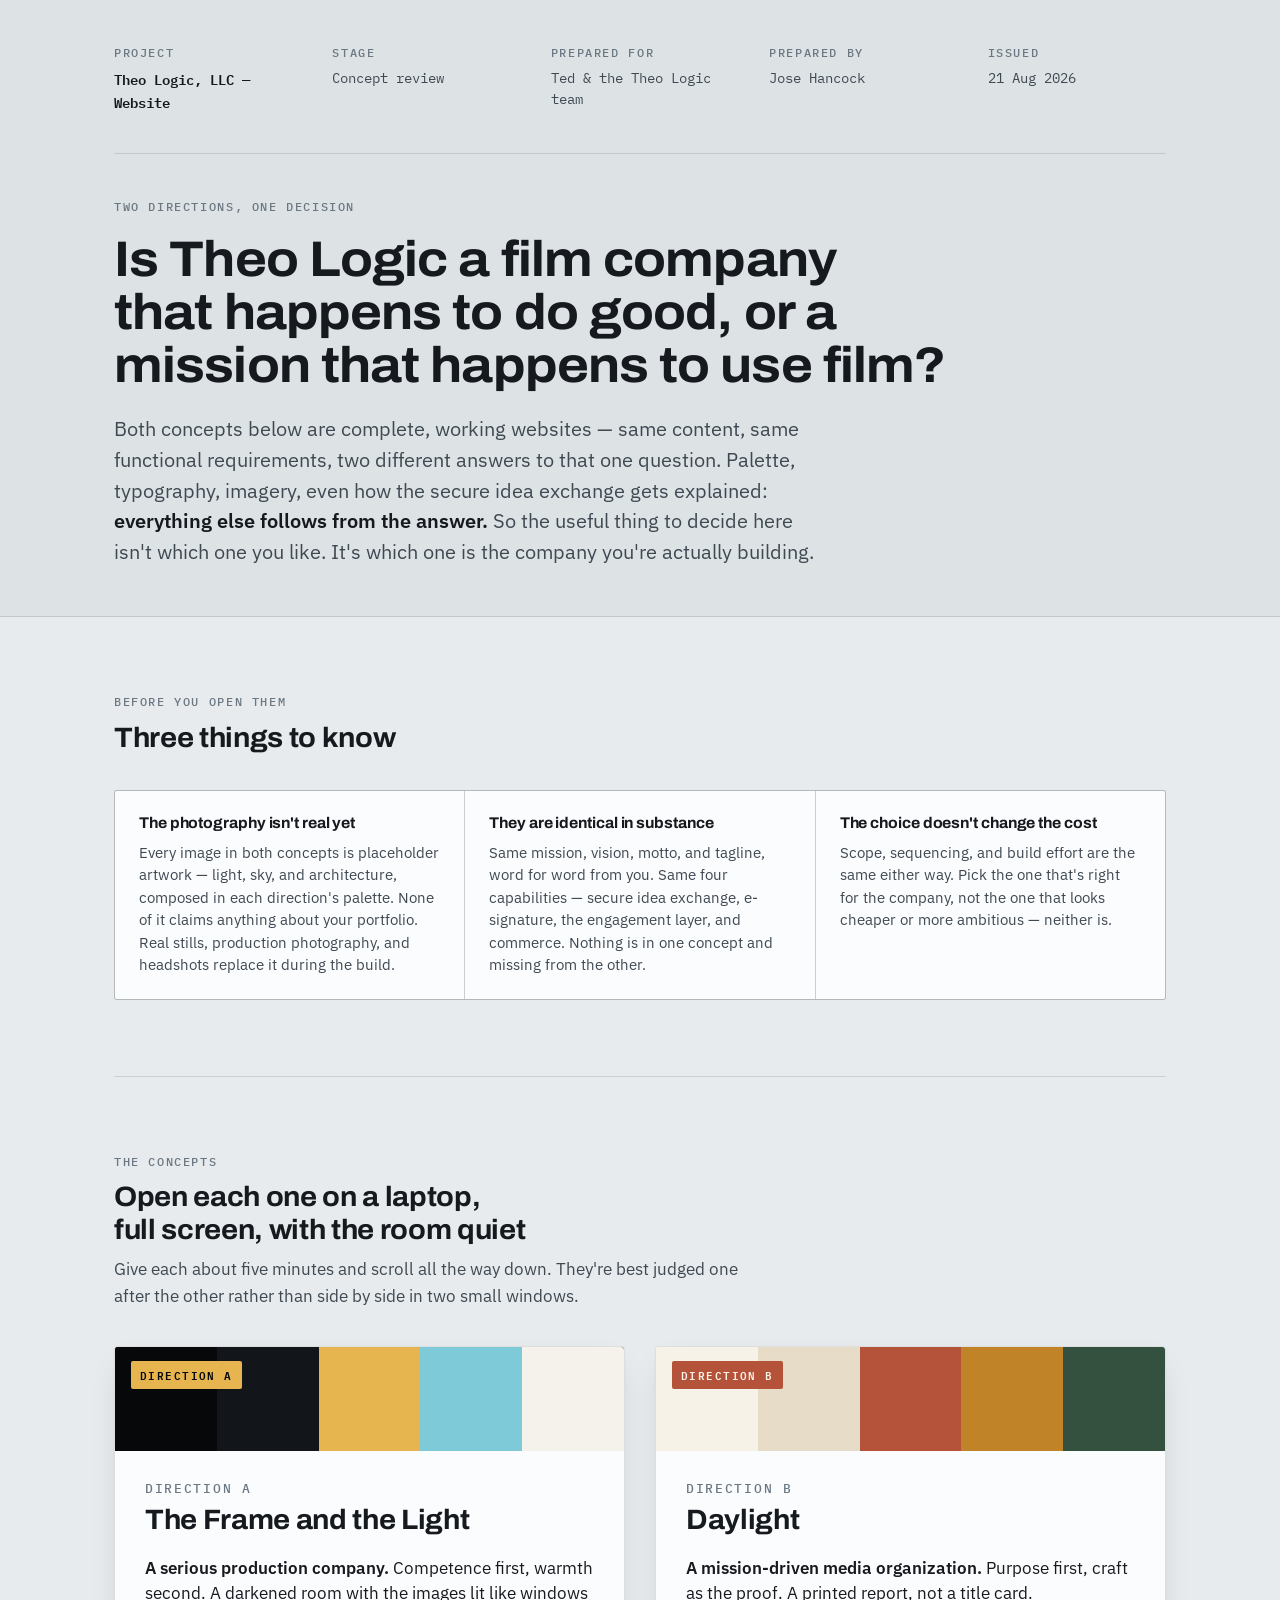
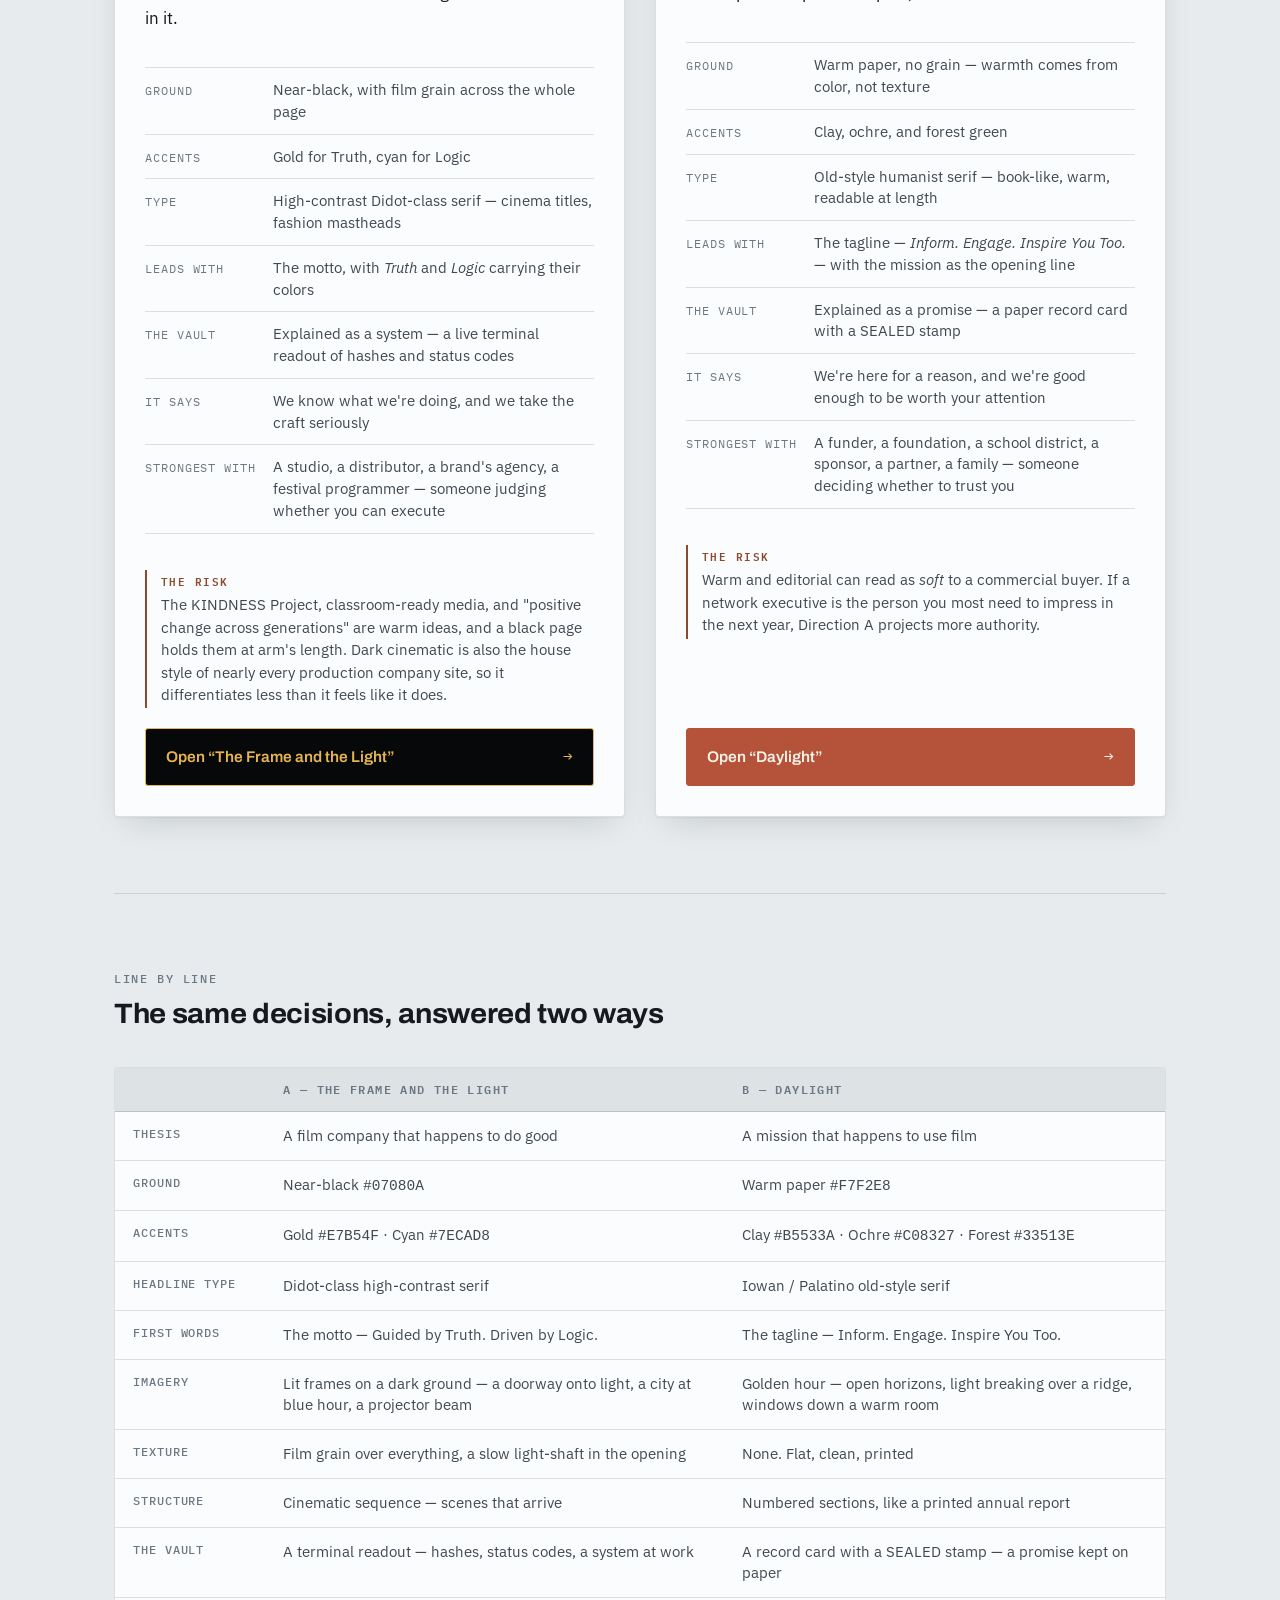
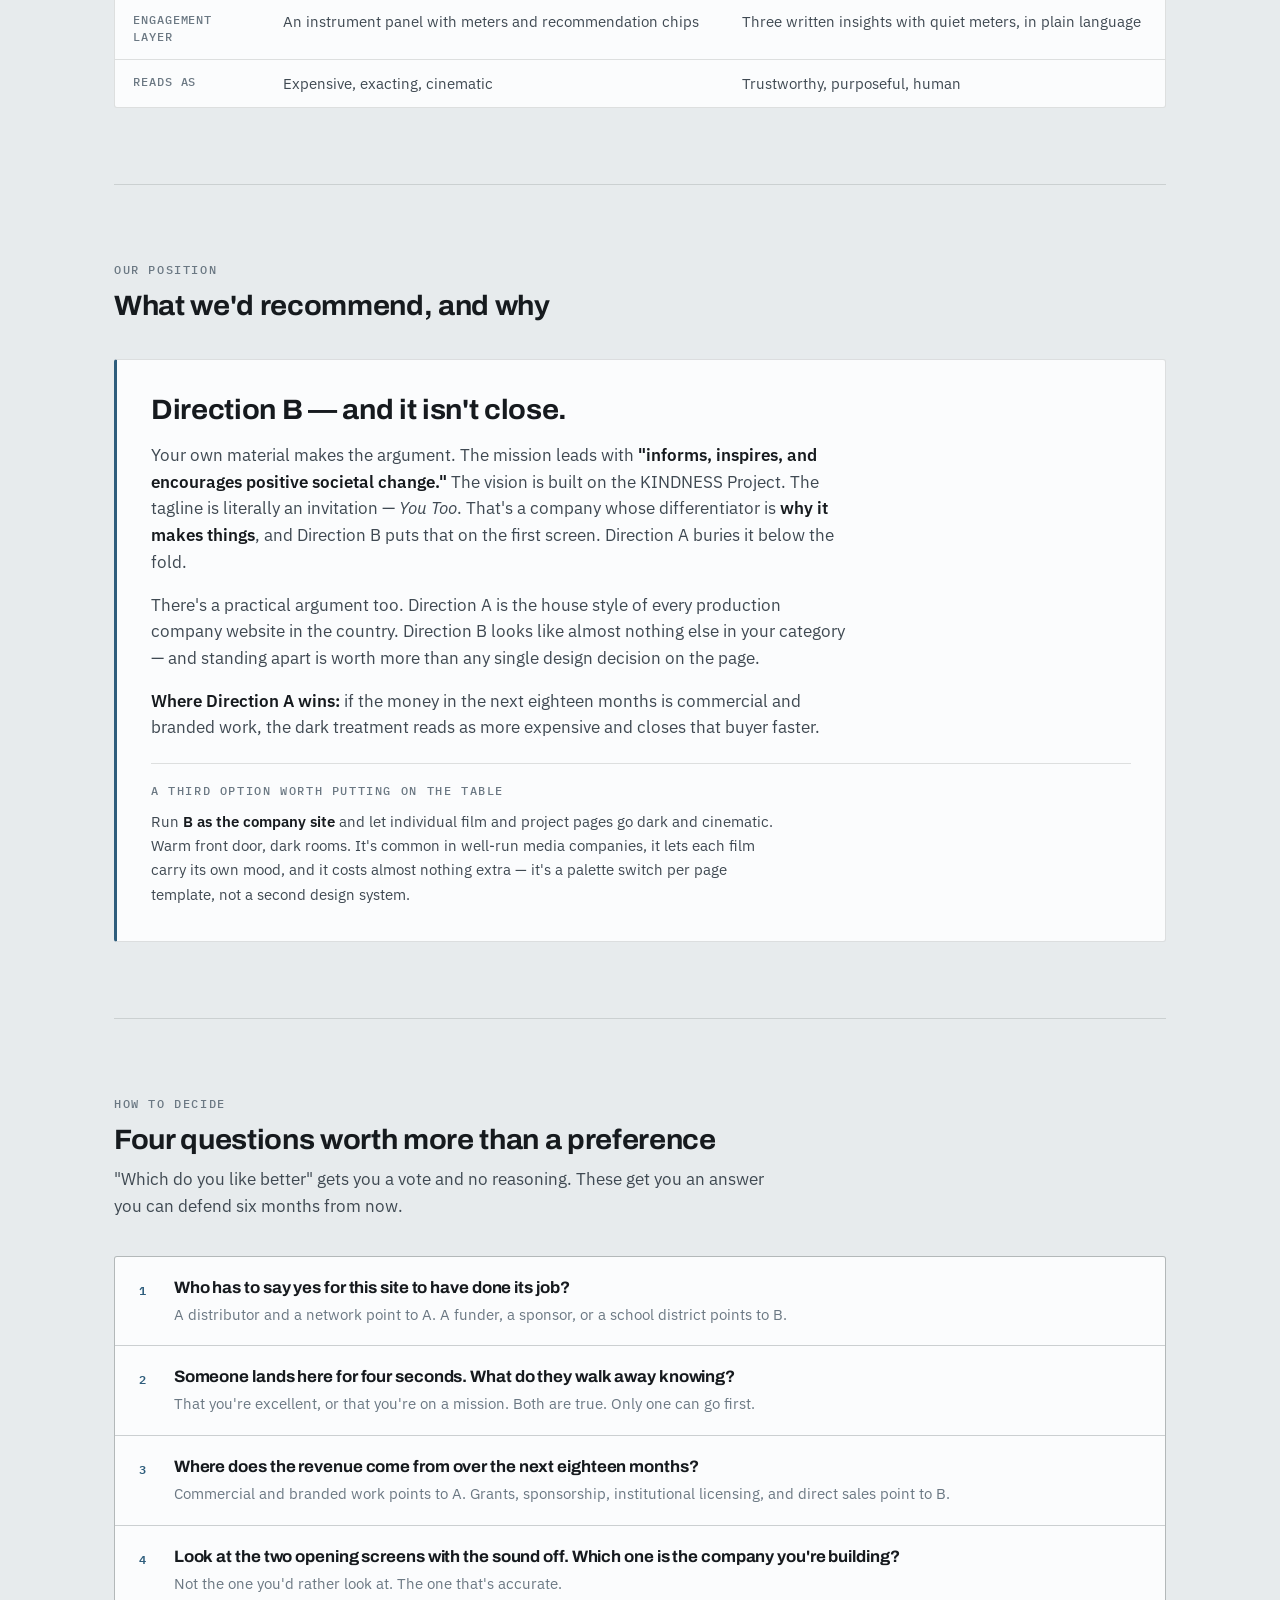
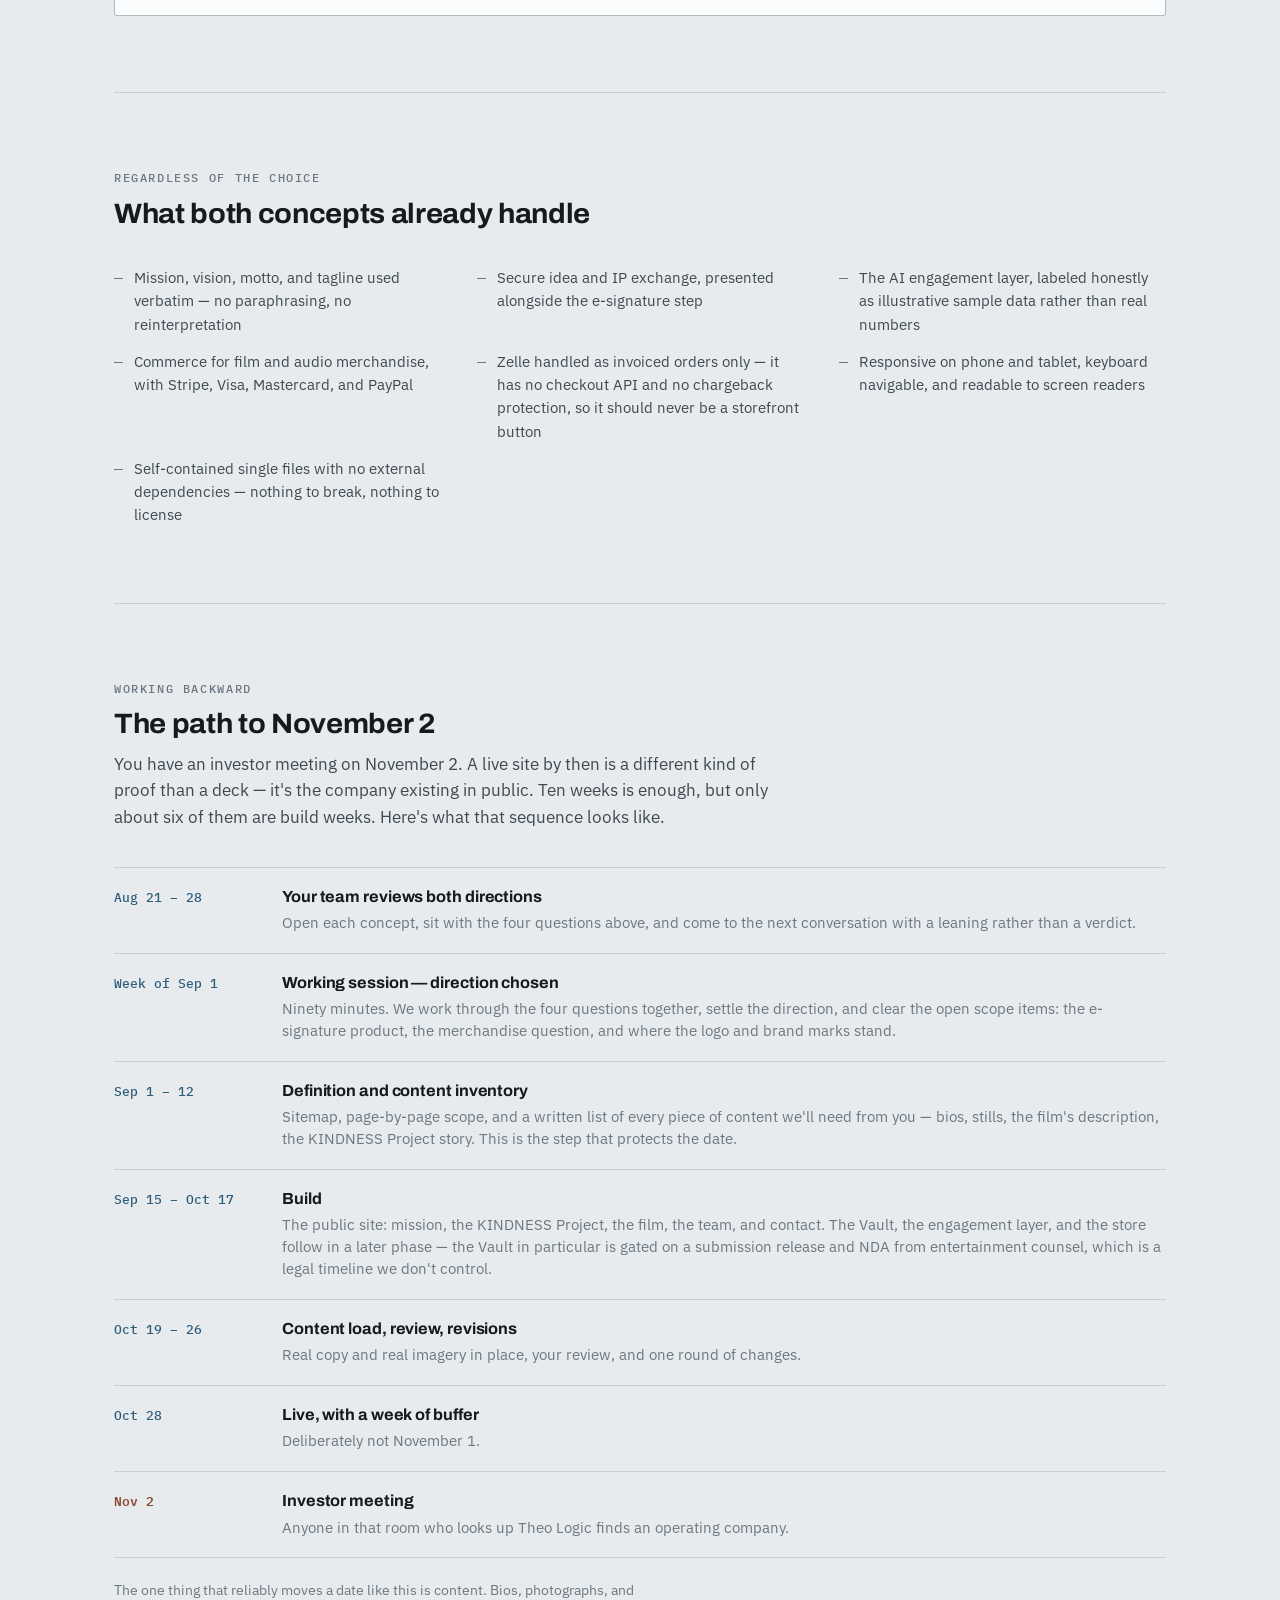
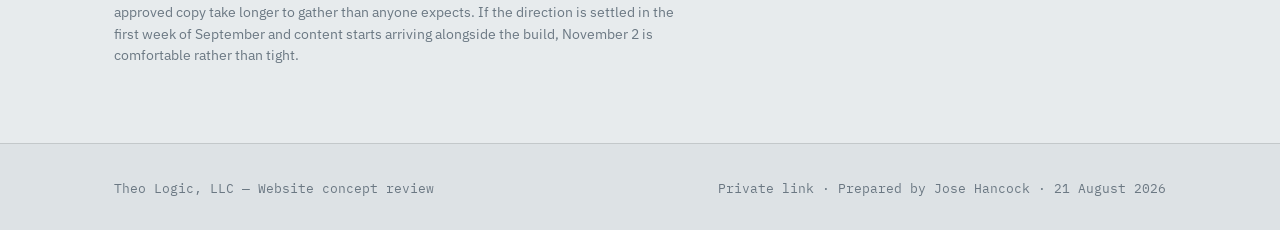
==== index.html @ 3dd01631 "Add Theo Logic website concepts and design review board Two complete single-page concepts prepared f" ====
<!DOCTYPE html>
<html lang="en">
<head>
<meta charset="utf-8">
<meta name="viewport" content="width=device-width, initial-scale=1">
<meta name="robots" content="noindex, nofollow">
<title>Theo Logic Design Review</title>
<meta name="description" content="Private review of two website directions for Theo Logic, LLC.">
<link rel="preconnect" href="https://fonts.googleapis.com">
<link rel="preconnect" href="https://fonts.gstatic.com" crossorigin>
<link rel="stylesheet" href="https://fonts.googleapis.com/css2?family=Archivo:wdth,wght@62..125,400..900&family=IBM+Plex+Mono:wght@400;500;600&family=IBM+Plex+Sans:wght@400;500;600&display=swap">

<style>
/* ============================================================
   THEO LOGIC — Design Review board
   The page is neutral ground on purpose. Direction A is dark and
   cinematic; Direction B is warm and editorial. If this page took
   either side visually it would put a thumb on the scale. So it is
   a cool architectural grey — a gallery wall — and the only real
   color on it belongs to the two specimens mounted on it.
   ============================================================ */

:root{
  /* light — cool grey with a slight blue bias, not a warm cream */
  --ground:   #E7EBED;
  --ground-2: #DDE2E5;
  --card:     #FBFCFD;
  --ink:      #161A1E;
  --ink-2:    #3F4952;
  --muted:    #6B7883;
  --line:     rgba(22,26,30,.13);
  --line-2:   rgba(22,26,30,.26);
  --accent:   #2E5D7C;
  --accent-2: #1F4761;
  --flag:     #8A4A2E;
  --shadow:   0 1px 2px rgba(22,26,30,.05), 0 12px 32px -12px rgba(22,26,30,.18);

  --display: "Archivo", "Helvetica Neue", Arial, sans-serif;
  --body:    "IBM Plex Sans", -apple-system, BlinkMacSystemFont, "Segoe UI", Helvetica, Arial, sans-serif;
  --mono:    "IBM Plex Mono", ui-monospace, SFMono-Regular, Menlo, Consolas, monospace;

  --maxw: 1180px;
  --pad: clamp(20px, 5vw, 64px);
}

@media (prefers-color-scheme: dark){
  :root:not([data-theme="light"]){
    --ground:   #131719;
    --ground-2: #0E1214;
    --card:     #1B2124;
    --ink:      #E9EDEF;
    --ink-2:    #B3BEC5;
    --muted:    #808C95;
    --line:     rgba(233,237,239,.14);
    --line-2:   rgba(233,237,239,.28);
    --accent:   #7FB6D6;
    --accent-2: #A8CFE6;
    --flag:     #D89272;
    --shadow:   0 1px 2px rgba(0,0,0,.4), 0 14px 36px -14px rgba(0,0,0,.6);
  }
}
:root[data-theme="dark"]{
  --ground:   #131719;
  --ground-2: #0E1214;
  --card:     #1B2124;
  --ink:      #E9EDEF;
  --ink-2:    #B3BEC5;
  --muted:    #808C95;
  --line:     rgba(233,237,239,.14);
  --line-2:   rgba(233,237,239,.28);
  --accent:   #7FB6D6;
  --accent-2: #A8CFE6;
  --flag:     #D89272;
  --shadow:   0 1px 2px rgba(0,0,0,.4), 0 14px 36px -14px rgba(0,0,0,.6);
}

*,*::before,*::after{ box-sizing:border-box }

body{
  margin:0;
  background:var(--ground);
  color:var(--ink);
  font-family:var(--body);
  font-size:16.5px;
  line-height:1.62;
  -webkit-font-smoothing:antialiased;
}

.wrap{ max-width:var(--maxw); margin:0 auto; padding-left:var(--pad); padding-right:var(--pad) }

h1,h2,h3{ font-family:var(--display); font-weight:700; text-wrap:balance; margin:0 }
h1{ font-variation-settings:"wdth" 108; font-size:clamp(30px,4.4vw,50px); line-height:1.06; letter-spacing:-.018em }
h2{ font-variation-settings:"wdth" 104; font-size:clamp(21px,2.5vw,28px); line-height:1.16; letter-spacing:-.012em }
h3{ font-variation-settings:"wdth" 102; font-size:18px; line-height:1.28; letter-spacing:-.006em }
p{ margin:0 }
em{ font-style:italic }

.eyebrow{
  font-family:var(--mono); font-size:11.5px; font-weight:500;
  letter-spacing:.14em; text-transform:uppercase; color:var(--muted);
}

/* ---------------- title block ---------------- */

.board{
  background:var(--ground-2);
  border-bottom:1px solid var(--line);
}
.board .wrap{ padding-top:clamp(28px,5vw,44px); padding-bottom:clamp(30px,5vw,48px) }

.meta{
  display:grid; gap:18px 40px;
  grid-template-columns:repeat(auto-fit,minmax(150px,1fr));
  padding-bottom:clamp(26px,4vw,38px);
  border-bottom:1px solid var(--line);
  margin-bottom:clamp(26px,4vw,38px);
}
.meta div{ display:flex; flex-direction:column; gap:5px }
.meta .val{ font-family:var(--mono); font-size:13.5px; color:var(--ink-2) }
.meta .val strong{ color:var(--ink); font-weight:600 }

.lede{
  margin-top:22px; max-width:60ch;
  font-size:clamp(17px,1.7vw,19.5px); line-height:1.58; color:var(--ink-2);
}
.lede strong{ color:var(--ink); font-weight:600 }

/* ---------------- generic section ---------------- */

section{ padding-block:clamp(44px,6vw,76px) }
section + section{ border-top:1px solid var(--line) }
.head{ display:flex; flex-direction:column; gap:10px; margin-bottom:clamp(24px,3.2vw,36px); max-width:66ch }
.head p{ color:var(--ink-2) }

/* ---------------- notes before looking ---------------- */

.notes{ display:grid; gap:1px; background:var(--line); border:1px solid var(--line); border-radius:3px; overflow:hidden;
        grid-template-columns:repeat(auto-fit,minmax(240px,1fr)) }
.note{ background:var(--card); padding:22px 24px; display:flex; flex-direction:column; gap:9px }
.note h3{ font-size:15.5px }
.note p{ font-size:14.5px; color:var(--ink-2); line-height:1.55 }

/* ---------------- the two specimens ---------------- */

.specimens{ display:grid; gap:clamp(20px,2.6vw,30px); grid-template-columns:repeat(auto-fit,minmax(330px,1fr)); align-items:stretch }

.spec{
  background:var(--card);
  border:1px solid var(--line);
  border-radius:4px;
  box-shadow:var(--shadow);
  overflow:hidden;
  display:flex; flex-direction:column;
}

/* the band is the specimen itself: each direction's real ground + accents */
.band{ height:104px; position:relative; display:flex; align-items:flex-end; padding:0 }
.band .swatches{ display:flex; width:100% }
.band .sw{ flex:1; height:104px }
.band .tag{
  position:absolute; top:14px; left:16px;
  font-family:var(--mono); font-size:11px; font-weight:600;
  letter-spacing:.13em; text-transform:uppercase;
  padding:5px 9px; border-radius:2px;
}

.spec-body{ padding:clamp(22px,2.4vw,30px); display:flex; flex-direction:column; gap:20px; flex:1 }
.spec-title{ display:flex; flex-direction:column; gap:7px }
.spec-title h2 .dir{ display:block; color:var(--muted); font-size:13px; font-family:var(--mono);
                     font-weight:500; letter-spacing:.13em; text-transform:uppercase; margin-bottom:8px;
                     font-variation-settings:normal }
.thesis{ font-size:16.5px; color:var(--ink); line-height:1.5 }
.thesis strong{ font-weight:600 }

.attrs{ display:flex; flex-direction:column; gap:0; border-top:1px solid var(--line) }
.attr{ display:grid; grid-template-columns:112px 1fr; gap:16px; padding:11px 0; border-bottom:1px solid var(--line); align-items:baseline }
.attr dt{ font-family:var(--mono); font-size:11.5px; letter-spacing:.08em; text-transform:uppercase; color:var(--muted) }
.attr dd{ margin:0; font-size:14.5px; color:var(--ink-2); line-height:1.5 }

.risk{
  border-left:2px solid var(--flag);
  padding:2px 0 2px 14px;
  font-size:14.5px; line-height:1.55; color:var(--ink-2);
}
.risk .lab{ display:block; font-family:var(--mono); font-size:11px; letter-spacing:.13em;
            text-transform:uppercase; color:var(--flag); margin-bottom:5px; font-weight:600 }

.open{
  margin-top:auto;
  display:inline-flex; align-items:center; justify-content:space-between; gap:14px;
  font-family:var(--display); font-variation-settings:"wdth" 100; font-weight:600; font-size:15.5px;
  padding:15px 20px; border-radius:3px; text-decoration:none;
  transition:transform .18s ease, filter .18s ease;
}
.open .arrow{ font-family:var(--mono); font-weight:400 }
.open:hover{ transform:translateY(-1px); filter:brightness(1.08) }
.open:focus-visible{ outline:2px solid var(--accent); outline-offset:3px }

/* Direction A wears its own colors */
.a .band{ background:#07080A }
.a .tag{ background:#E7B54F; color:#07080A }
.a .open{ background:#07080A; color:#E7B54F; border:1px solid #E7B54F }
/* Direction B wears its own colors */
.b .band{ background:#F7F2E8 }
.b .tag{ background:#B5533A; color:#F7F2E8 }
.b .open{ background:#B5533A; color:#F7F2E8; border:1px solid #B5533A }

/* ---------------- comparison table ---------------- */

.tablewrap{ overflow-x:auto; border:1px solid var(--line); border-radius:3px; background:var(--card) }
table{ border-collapse:collapse; width:100%; min-width:640px; font-size:14.5px }
th,td{ text-align:left; padding:13px 18px; border-bottom:1px solid var(--line); vertical-align:top; line-height:1.5 }
thead th{
  font-family:var(--mono); font-size:11.5px; letter-spacing:.12em; text-transform:uppercase;
  color:var(--muted); font-weight:600; background:var(--ground-2); border-bottom:1px solid var(--line-2);
  position:sticky; top:0;
}
tbody th{ font-weight:500; color:var(--muted); font-family:var(--mono); font-size:11.5px;
          letter-spacing:.08em; text-transform:uppercase; width:150px }
tbody td{ color:var(--ink-2) }
tbody tr:last-child th, tbody tr:last-child td{ border-bottom:0 }

/* ---------------- recommendation ---------------- */

.rec{
  background:var(--card); border:1px solid var(--line); border-left:3px solid var(--accent);
  border-radius:3px; padding:clamp(24px,3vw,34px);
  display:flex; flex-direction:column; gap:16px;
}
.rec p{ color:var(--ink-2); max-width:70ch }
.rec p strong{ color:var(--ink); font-weight:600 }
.rec h2{ color:var(--ink) }

.third{ margin-top:6px; padding-top:18px; border-top:1px solid var(--line); display:flex; flex-direction:column; gap:9px }
.third p{ font-size:15px }

/* ---------------- questions ---------------- */

.qs{ display:flex; flex-direction:column; gap:1px; background:var(--line); border:1px solid var(--line); border-radius:3px; overflow:hidden }
.q{ background:var(--card); padding:20px 24px; display:grid; grid-template-columns:auto 1fr; gap:18px; align-items:start }
.q .n{ font-family:var(--mono); font-size:12px; color:var(--accent); font-weight:600; padding-top:4px; min-width:1.4em }
.q .qt{ display:flex; flex-direction:column; gap:6px }
.q h3{ font-size:16.5px }
.q p{ font-size:14.5px; color:var(--muted); line-height:1.5 }

/* ---------------- shared facts ---------------- */

.shared{ display:grid; gap:14px 36px; grid-template-columns:repeat(auto-fit,minmax(280px,1fr)); max-width:100% }
.shared li{ list-style:none; padding-left:20px; position:relative; font-size:15px; color:var(--ink-2); line-height:1.55 }
.shared li::before{ content:"—"; position:absolute; left:0; color:var(--muted); font-family:var(--mono) }
ul.shared{ margin:0; padding:0 }

/* ---------------- schedule ---------------- */

.sched{ display:flex; flex-direction:column; border-top:1px solid var(--line) }
.step{ display:grid; grid-template-columns:132px 1fr; gap:clamp(16px,3vw,36px);
       padding:19px 0; border-bottom:1px solid var(--line); align-items:baseline }
.step .when{ font-family:var(--mono); font-size:13px; color:var(--accent); font-weight:500; font-variant-numeric:tabular-nums }
.step .what{ display:flex; flex-direction:column; gap:5px }
.step h3{ font-size:16px }
.step p{ font-size:14.5px; color:var(--muted); line-height:1.5 }
.step.final .when{ color:var(--flag); font-weight:600 }
.step.final h3{ color:var(--ink) }

.caveat{ margin-top:22px; font-size:14px; color:var(--muted); max-width:70ch; line-height:1.55 }

/* ---------------- footer ---------------- */

footer{ background:var(--ground-2); border-top:1px solid var(--line); padding-block:34px }
footer .wrap{ display:flex; flex-wrap:wrap; gap:14px 32px; justify-content:space-between; align-items:baseline }
footer p{ font-family:var(--mono); font-size:12.5px; color:var(--muted) }

@media (max-width:640px){
  .attr{ grid-template-columns:1fr; gap:3px }
  .step{ grid-template-columns:1fr; gap:6px }
  .q{ grid-template-columns:1fr; gap:8px }
}
@media (prefers-reduced-motion:reduce){
  *{ animation:none !important; transition:none !important }
}
</style>
</head>
<body>
<div class="board">
  <div class="wrap">
    <div class="meta">
      <div><span class="eyebrow">Project</span><span class="val"><strong>Theo Logic, LLC — Website</strong></span></div>
      <div><span class="eyebrow">Stage</span><span class="val">Concept review</span></div>
      <div><span class="eyebrow">Prepared for</span><span class="val">Ted &amp; the Theo Logic team</span></div>
      <div><span class="eyebrow">Prepared by</span><span class="val">Jose Hancock</span></div>
      <div><span class="eyebrow">Issued</span><span class="val">21 Aug 2026</span></div>
    </div>

    <span class="eyebrow">Two directions, one decision</span>
    <h1 style="margin-top:14px">Is Theo Logic a film company that happens to do good, or a mission that happens to use film?</h1>

    <p class="lede">Both concepts below are complete, working websites — same content, same functional
      requirements, two different answers to that one question. Palette, typography, imagery, even how
      the secure idea exchange gets explained: <strong>everything else follows from the answer.</strong>
      So the useful thing to decide here isn't which one you like. It's which one is the company you're
      actually building.</p>
  </div>
</div>

<div class="wrap">

  <section>
    <div class="head">
      <span class="eyebrow">Before you open them</span>
      <h2>Three things to know</h2>
    </div>
    <div class="notes">
      <div class="note">
        <h3>The photography isn't real yet</h3>
        <p>Every image in both concepts is placeholder artwork — light, sky, and architecture, composed
          in each direction's palette. None of it claims anything about your portfolio. Real stills,
          production photography, and headshots replace it during the build.</p>
      </div>
      <div class="note">
        <h3>They are identical in substance</h3>
        <p>Same mission, vision, motto, and tagline, word for word from you. Same four capabilities —
          secure idea exchange, e-signature, the engagement layer, and commerce. Nothing is in one
          concept and missing from the other.</p>
      </div>
      <div class="note">
        <h3>The choice doesn't change the cost</h3>
        <p>Scope, sequencing, and build effort are the same either way. Pick the one that's right for
          the company, not the one that looks cheaper or more ambitious — neither is.</p>
      </div>
    </div>
  </section>

  <section>
    <div class="head">
      <span class="eyebrow">The concepts</span>
      <h2>Open each one on a laptop, full screen, with the room quiet</h2>
      <p>Give each about five minutes and scroll all the way down. They're best judged one after the
        other rather than side by side in two small windows.</p>
    </div>

    <div class="specimens">

      <article class="spec a">
        <div class="band">
          <span class="tag">Direction A</span>
          <div class="swatches" aria-hidden="true">
            <span class="sw" style="background:#07080A"></span>
            <span class="sw" style="background:#12151A"></span>
            <span class="sw" style="background:#E7B54F"></span>
            <span class="sw" style="background:#7ECAD8"></span>
            <span class="sw" style="background:#F5F2EB"></span>
          </div>
        </div>
        <div class="spec-body">
          <div class="spec-title">
            <h2><span class="dir">Direction A</span>The Frame and the Light</h2>
          </div>
          <p class="thesis"><strong>A serious production company.</strong> Competence first, warmth
            second. A darkened room with the images lit like windows in it.</p>

          <dl class="attrs">
            <div class="attr"><dt>Ground</dt><dd>Near-black, with film grain across the whole page</dd></div>
            <div class="attr"><dt>Accents</dt><dd>Gold for Truth, cyan for Logic</dd></div>
            <div class="attr"><dt>Type</dt><dd>High-contrast Didot-class serif — cinema titles, fashion mastheads</dd></div>
            <div class="attr"><dt>Leads with</dt><dd>The motto, with <em>Truth</em> and <em>Logic</em> carrying their colors</dd></div>
            <div class="attr"><dt>The Vault</dt><dd>Explained as a system — a live terminal readout of hashes and status codes</dd></div>
            <div class="attr"><dt>It says</dt><dd>We know what we're doing, and we take the craft seriously</dd></div>
            <div class="attr"><dt>Strongest with</dt><dd>A studio, a distributor, a brand's agency, a festival programmer — someone judging whether you can execute</dd></div>
          </dl>

          <p class="risk"><span class="lab">The risk</span>The KINDNESS Project, classroom-ready media,
            and "positive change across generations" are warm ideas, and a black page holds them at arm's
            length. Dark cinematic is also the house style of nearly every production company site, so it
            differentiates less than it feels like it does.</p>

          <a class="open" href="direction-a/" target="_blank" rel="noopener">
            <span>Open “The Frame and the Light”</span><span class="arrow">→</span>
          </a>
        </div>
      </article>

      <article class="spec b">
        <div class="band">
          <span class="tag">Direction B</span>
          <div class="swatches" aria-hidden="true">
            <span class="sw" style="background:#F7F2E8"></span>
            <span class="sw" style="background:#E7DCC7"></span>
            <span class="sw" style="background:#B5533A"></span>
            <span class="sw" style="background:#C08327"></span>
            <span class="sw" style="background:#33513E"></span>
          </div>
        </div>
        <div class="spec-body">
          <div class="spec-title">
            <h2><span class="dir">Direction B</span>Daylight</h2>
          </div>
          <p class="thesis"><strong>A mission-driven media organization.</strong> Purpose first, craft
            as the proof. A printed report, not a title card.</p>

          <dl class="attrs">
            <div class="attr"><dt>Ground</dt><dd>Warm paper, no grain — warmth comes from color, not texture</dd></div>
            <div class="attr"><dt>Accents</dt><dd>Clay, ochre, and forest green</dd></div>
            <div class="attr"><dt>Type</dt><dd>Old-style humanist serif — book-like, warm, readable at length</dd></div>
            <div class="attr"><dt>Leads with</dt><dd>The tagline — <em>Inform. Engage. Inspire You Too.</em> — with the mission as the opening line</dd></div>
            <div class="attr"><dt>The Vault</dt><dd>Explained as a promise — a paper record card with a SEALED stamp</dd></div>
            <div class="attr"><dt>It says</dt><dd>We're here for a reason, and we're good enough to be worth your attention</dd></div>
            <div class="attr"><dt>Strongest with</dt><dd>A funder, a foundation, a school district, a sponsor, a partner, a family — someone deciding whether to trust you</dd></div>
          </dl>

          <p class="risk"><span class="lab">The risk</span>Warm and editorial can read as <em>soft</em>
            to a commercial buyer. If a network executive is the person you most need to impress in the
            next year, Direction A projects more authority.</p>

          <a class="open" href="direction-b/" target="_blank" rel="noopener">
            <span>Open “Daylight”</span><span class="arrow">→</span>
          </a>
        </div>
      </article>

    </div>
  </section>

  <section>
    <div class="head">
      <span class="eyebrow">Line by line</span>
      <h2>The same decisions, answered two ways</h2>
    </div>
    <div class="tablewrap">
      <table>
        <thead>
          <tr><th scope="col">&nbsp;</th><th scope="col">A — The Frame and the Light</th><th scope="col">B — Daylight</th></tr>
        </thead>
        <tbody>
          <tr><th scope="row">Thesis</th><td>A film company that happens to do good</td><td>A mission that happens to use film</td></tr>
          <tr><th scope="row">Ground</th><td>Near-black <code>#07080A</code></td><td>Warm paper <code>#F7F2E8</code></td></tr>
          <tr><th scope="row">Accents</th><td>Gold <code>#E7B54F</code> · Cyan <code>#7ECAD8</code></td><td>Clay <code>#B5533A</code> · Ochre <code>#C08327</code> · Forest <code>#33513E</code></td></tr>
          <tr><th scope="row">Headline type</th><td>Didot-class high-contrast serif</td><td>Iowan / Palatino old-style serif</td></tr>
          <tr><th scope="row">First words</th><td>The motto — Guided by Truth. Driven by Logic.</td><td>The tagline — Inform. Engage. Inspire You Too.</td></tr>
          <tr><th scope="row">Imagery</th><td>Lit frames on a dark ground — a doorway onto light, a city at blue hour, a projector beam</td><td>Golden hour — open horizons, light breaking over a ridge, windows down a warm room</td></tr>
          <tr><th scope="row">Texture</th><td>Film grain over everything, a slow light-shaft in the opening</td><td>None. Flat, clean, printed</td></tr>
          <tr><th scope="row">Structure</th><td>Cinematic sequence — scenes that arrive</td><td>Numbered sections, like a printed annual report</td></tr>
          <tr><th scope="row">The Vault</th><td>A terminal readout — hashes, status codes, a system at work</td><td>A record card with a SEALED stamp — a promise kept on paper</td></tr>
          <tr><th scope="row">Engagement layer</th><td>An instrument panel with meters and recommendation chips</td><td>Three written insights with quiet meters, in plain language</td></tr>
          <tr><th scope="row">Reads as</th><td>Expensive, exacting, cinematic</td><td>Trustworthy, purposeful, human</td></tr>
        </tbody>
      </table>
    </div>
  </section>

  <section>
    <div class="head">
      <span class="eyebrow">Our position</span>
      <h2>What we'd recommend, and why</h2>
    </div>
    <div class="rec">
      <h2>Direction B — and it isn't close.</h2>
      <p>Your own material makes the argument. The mission leads with <strong>"informs, inspires, and
        encourages positive societal change."</strong> The vision is built on the KINDNESS Project. The
        tagline is literally an invitation — <em>You Too</em>. That's a company whose differentiator is
        <strong>why it makes things</strong>, and Direction B puts that on the first screen. Direction A
        buries it below the fold.</p>
      <p>There's a practical argument too. Direction A is the house style of every production company
        website in the country. Direction B looks like almost nothing else in your category — and standing
        apart is worth more than any single design decision on the page.</p>
      <p><strong>Where Direction A wins:</strong> if the money in the next eighteen months is commercial
        and branded work, the dark treatment reads as more expensive and closes that buyer faster.</p>

      <div class="third">
        <span class="eyebrow">A third option worth putting on the table</span>
        <p>Run <strong>B as the company site</strong> and let individual film and project pages go dark
          and cinematic. Warm front door, dark rooms. It's common in well-run media companies, it lets
          each film carry its own mood, and it costs almost nothing extra — it's a palette switch per
          page template, not a second design system.</p>
      </div>
    </div>
  </section>

  <section>
    <div class="head">
      <span class="eyebrow">How to decide</span>
      <h2>Four questions worth more than a preference</h2>
      <p>"Which do you like better" gets you a vote and no reasoning. These get you an answer you can
        defend six months from now.</p>
    </div>
    <div class="qs">
      <div class="q"><span class="n">1</span><div class="qt">
        <h3>Who has to say yes for this site to have done its job?</h3>
        <p>A distributor and a network point to A. A funder, a sponsor, or a school district points to B.</p>
      </div></div>
      <div class="q"><span class="n">2</span><div class="qt">
        <h3>Someone lands here for four seconds. What do they walk away knowing?</h3>
        <p>That you're excellent, or that you're on a mission. Both are true. Only one can go first.</p>
      </div></div>
      <div class="q"><span class="n">3</span><div class="qt">
        <h3>Where does the revenue come from over the next eighteen months?</h3>
        <p>Commercial and branded work points to A. Grants, sponsorship, institutional licensing, and
          direct sales point to B.</p>
      </div></div>
      <div class="q"><span class="n">4</span><div class="qt">
        <h3>Look at the two opening screens with the sound off. Which one is the company you're building?</h3>
        <p>Not the one you'd rather look at. The one that's accurate.</p>
      </div></div>
    </div>
  </section>

  <section>
    <div class="head">
      <span class="eyebrow">Regardless of the choice</span>
      <h2>What both concepts already handle</h2>
    </div>
    <ul class="shared">
      <li>Mission, vision, motto, and tagline used verbatim — no paraphrasing, no reinterpretation</li>
      <li>Secure idea and IP exchange, presented alongside the e-signature step</li>
      <li>The AI engagement layer, labeled honestly as illustrative sample data rather than real numbers</li>
      <li>Commerce for film and audio merchandise, with Stripe, Visa, Mastercard, and PayPal</li>
      <li>Zelle handled as invoiced orders only — it has no checkout API and no chargeback protection, so it should never be a storefront button</li>
      <li>Responsive on phone and tablet, keyboard navigable, and readable to screen readers</li>
      <li>Self-contained single files with no external dependencies — nothing to break, nothing to license</li>
    </ul>
  </section>

  <section>
    <div class="head">
      <span class="eyebrow">Working backward</span>
      <h2>The path to November 2</h2>
      <p>You have an investor meeting on November 2. A live site by then is a different kind of proof
        than a deck — it's the company existing in public. Ten weeks is enough, but only about six of
        them are build weeks. Here's what that sequence looks like.</p>
    </div>
    <div class="sched">
      <div class="step">
        <span class="when">Aug 21 – 28</span>
        <div class="what"><h3>Your team reviews both directions</h3>
          <p>Open each concept, sit with the four questions above, and come to the next conversation with
            a leaning rather than a verdict.</p></div>
      </div>
      <div class="step">
        <span class="when">Week of Sep 1</span>
        <div class="what"><h3>Working session — direction chosen</h3>
          <p>Ninety minutes. We work through the four questions together, settle the direction, and clear
            the open scope items: the e-signature product, the merchandise question, and where the logo
            and brand marks stand.</p></div>
      </div>
      <div class="step">
        <span class="when">Sep 1 – 12</span>
        <div class="what"><h3>Definition and content inventory</h3>
          <p>Sitemap, page-by-page scope, and a written list of every piece of content we'll need from
            you — bios, stills, the film's description, the KINDNESS Project story. This is the step that
            protects the date.</p></div>
      </div>
      <div class="step">
        <span class="when">Sep 15 – Oct 17</span>
        <div class="what"><h3>Build</h3>
          <p>The public site: mission, the KINDNESS Project, the film, the team, and contact. The Vault,
            the engagement layer, and the store follow in a later phase — the Vault in particular is
            gated on a submission release and NDA from entertainment counsel, which is a legal timeline
            we don't control.</p></div>
      </div>
      <div class="step">
        <span class="when">Oct 19 – 26</span>
        <div class="what"><h3>Content load, review, revisions</h3>
          <p>Real copy and real imagery in place, your review, and one round of changes.</p></div>
      </div>
      <div class="step">
        <span class="when">Oct 28</span>
        <div class="what"><h3>Live, with a week of buffer</h3>
          <p>Deliberately not November 1.</p></div>
      </div>
      <div class="step final">
        <span class="when">Nov 2</span>
        <div class="what"><h3>Investor meeting</h3>
          <p>Anyone in that room who looks up Theo Logic finds an operating company.</p></div>
      </div>
    </div>
    <p class="caveat">The one thing that reliably moves a date like this is content. Bios, photographs,
      and approved copy take longer to gather than anyone expects. If the direction is settled in the
      first week of September and content starts arriving alongside the build, November 2 is comfortable
      rather than tight.</p>
  </section>

</div>

<footer>
  <div class="wrap">
    <p>Theo Logic, LLC — Website concept review</p>
    <p>Private link · Prepared by Jose Hancock · 21 August 2026</p>
  </div>
</footer>
</body>
</html>
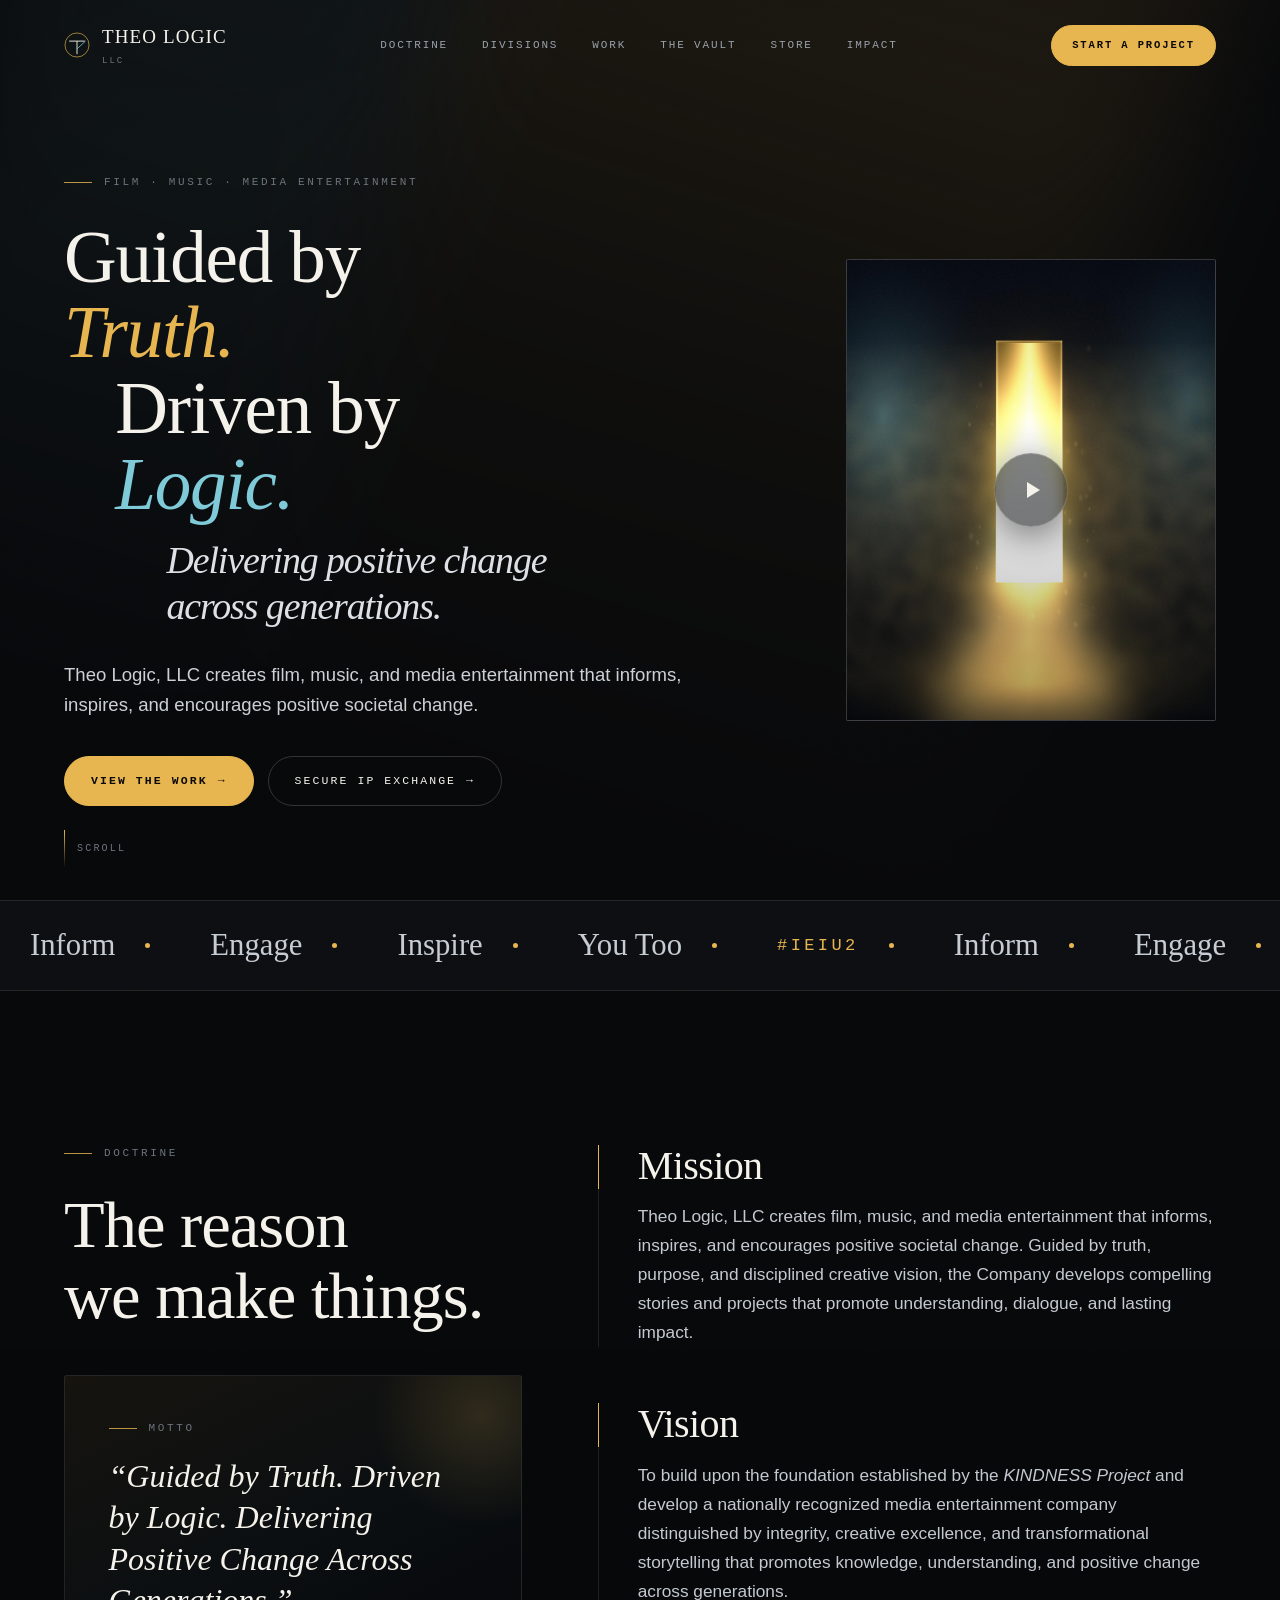
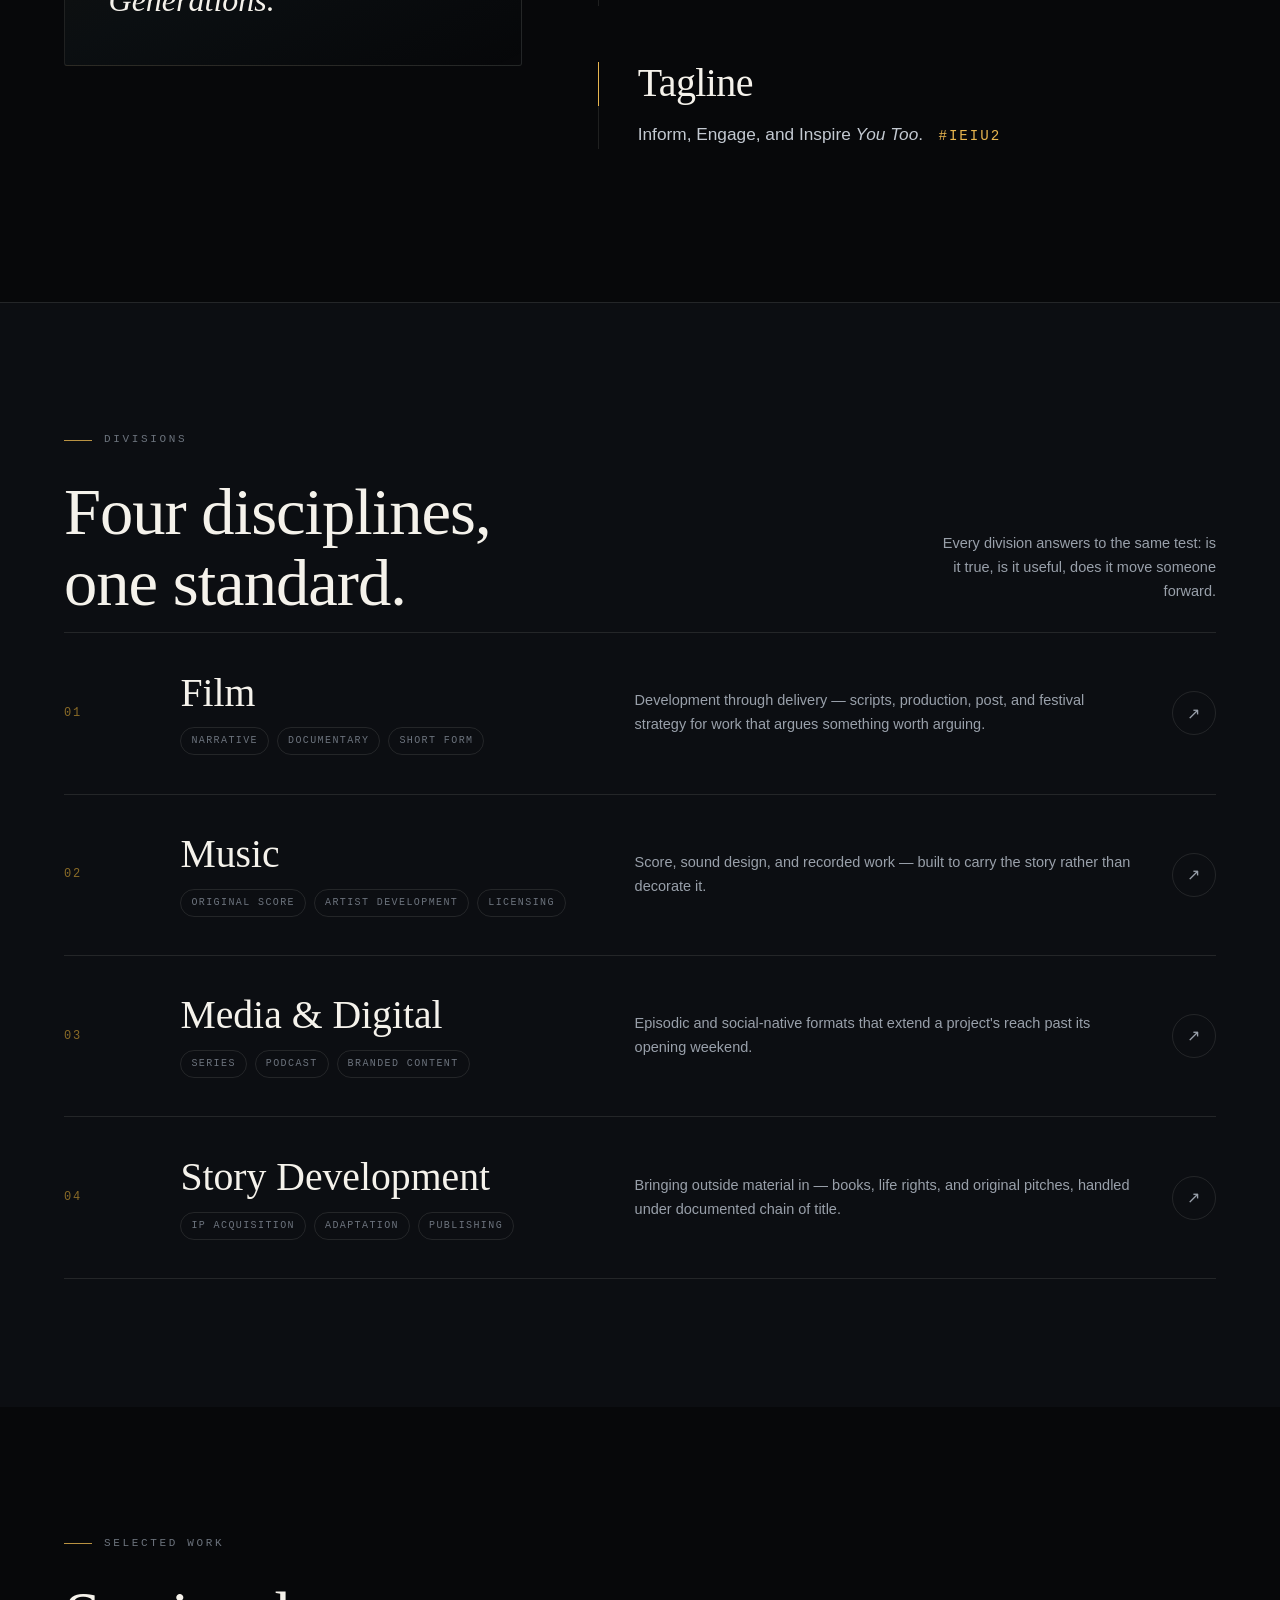
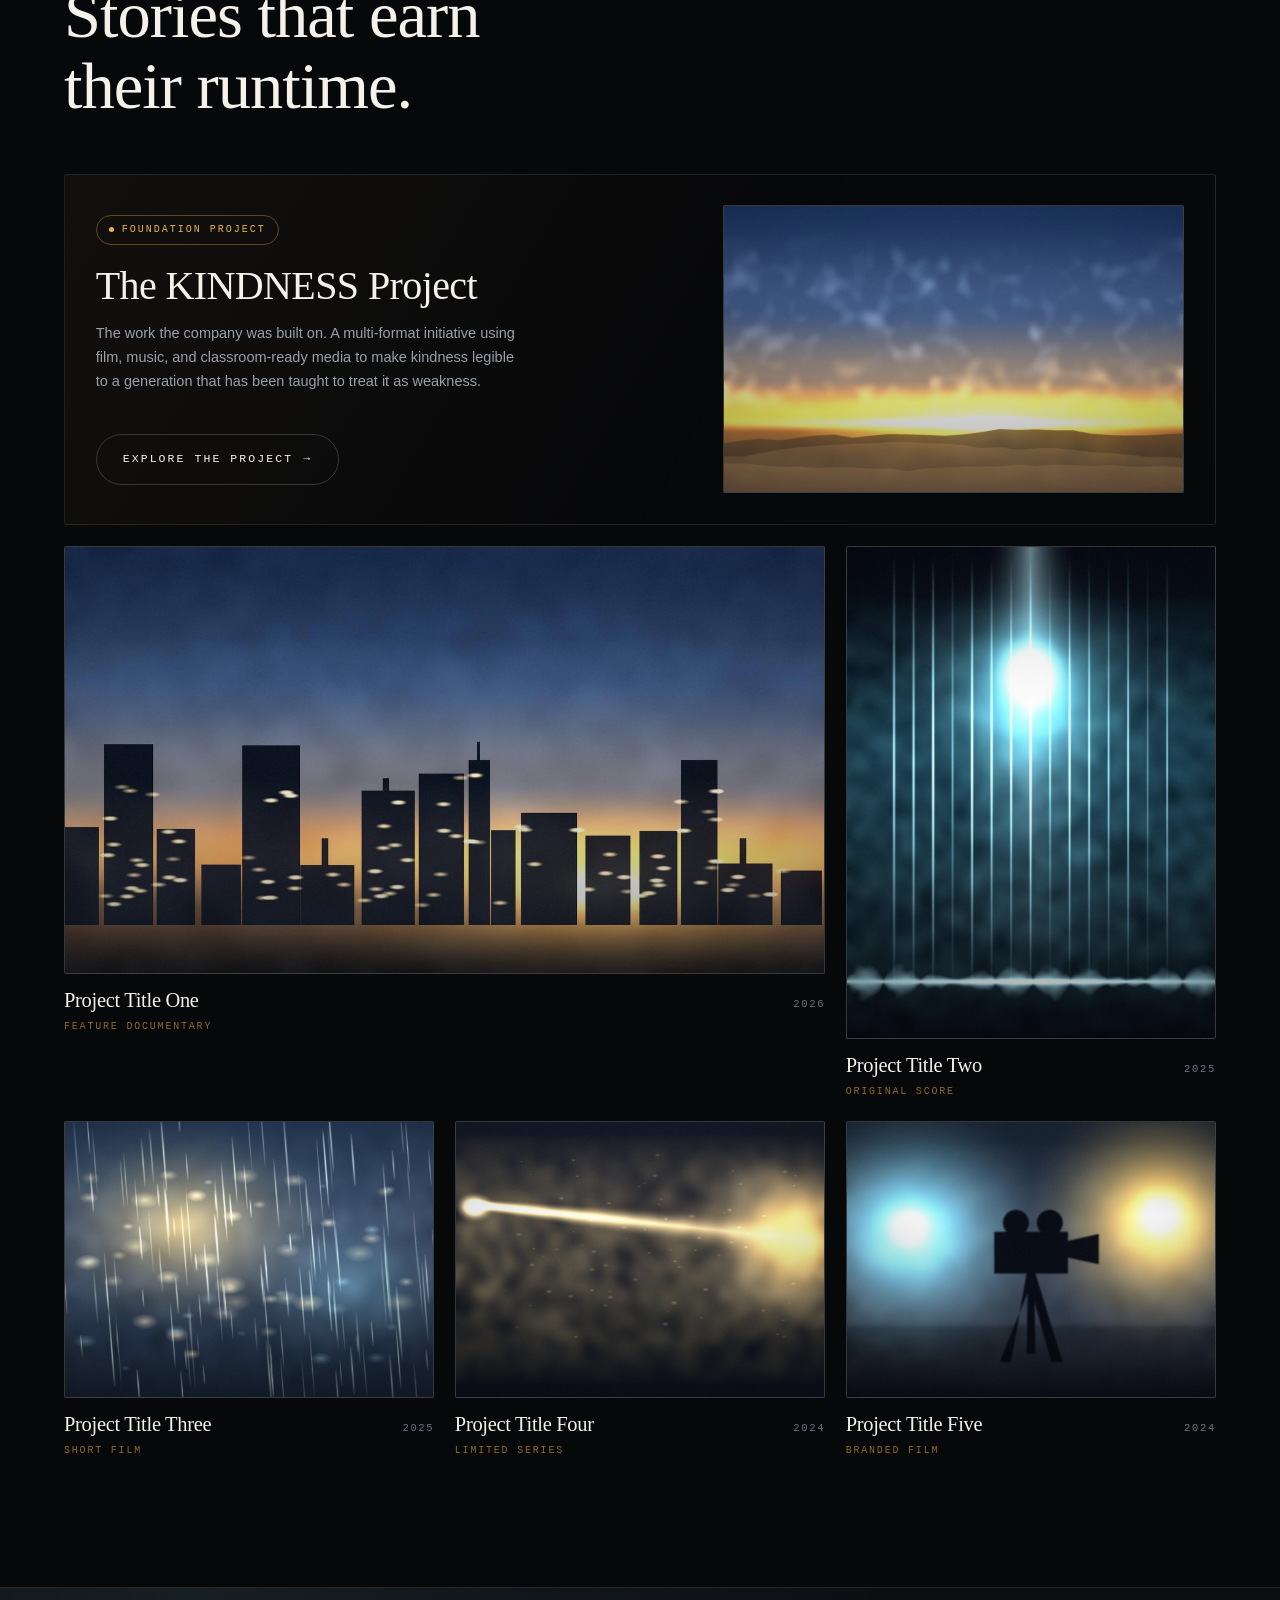
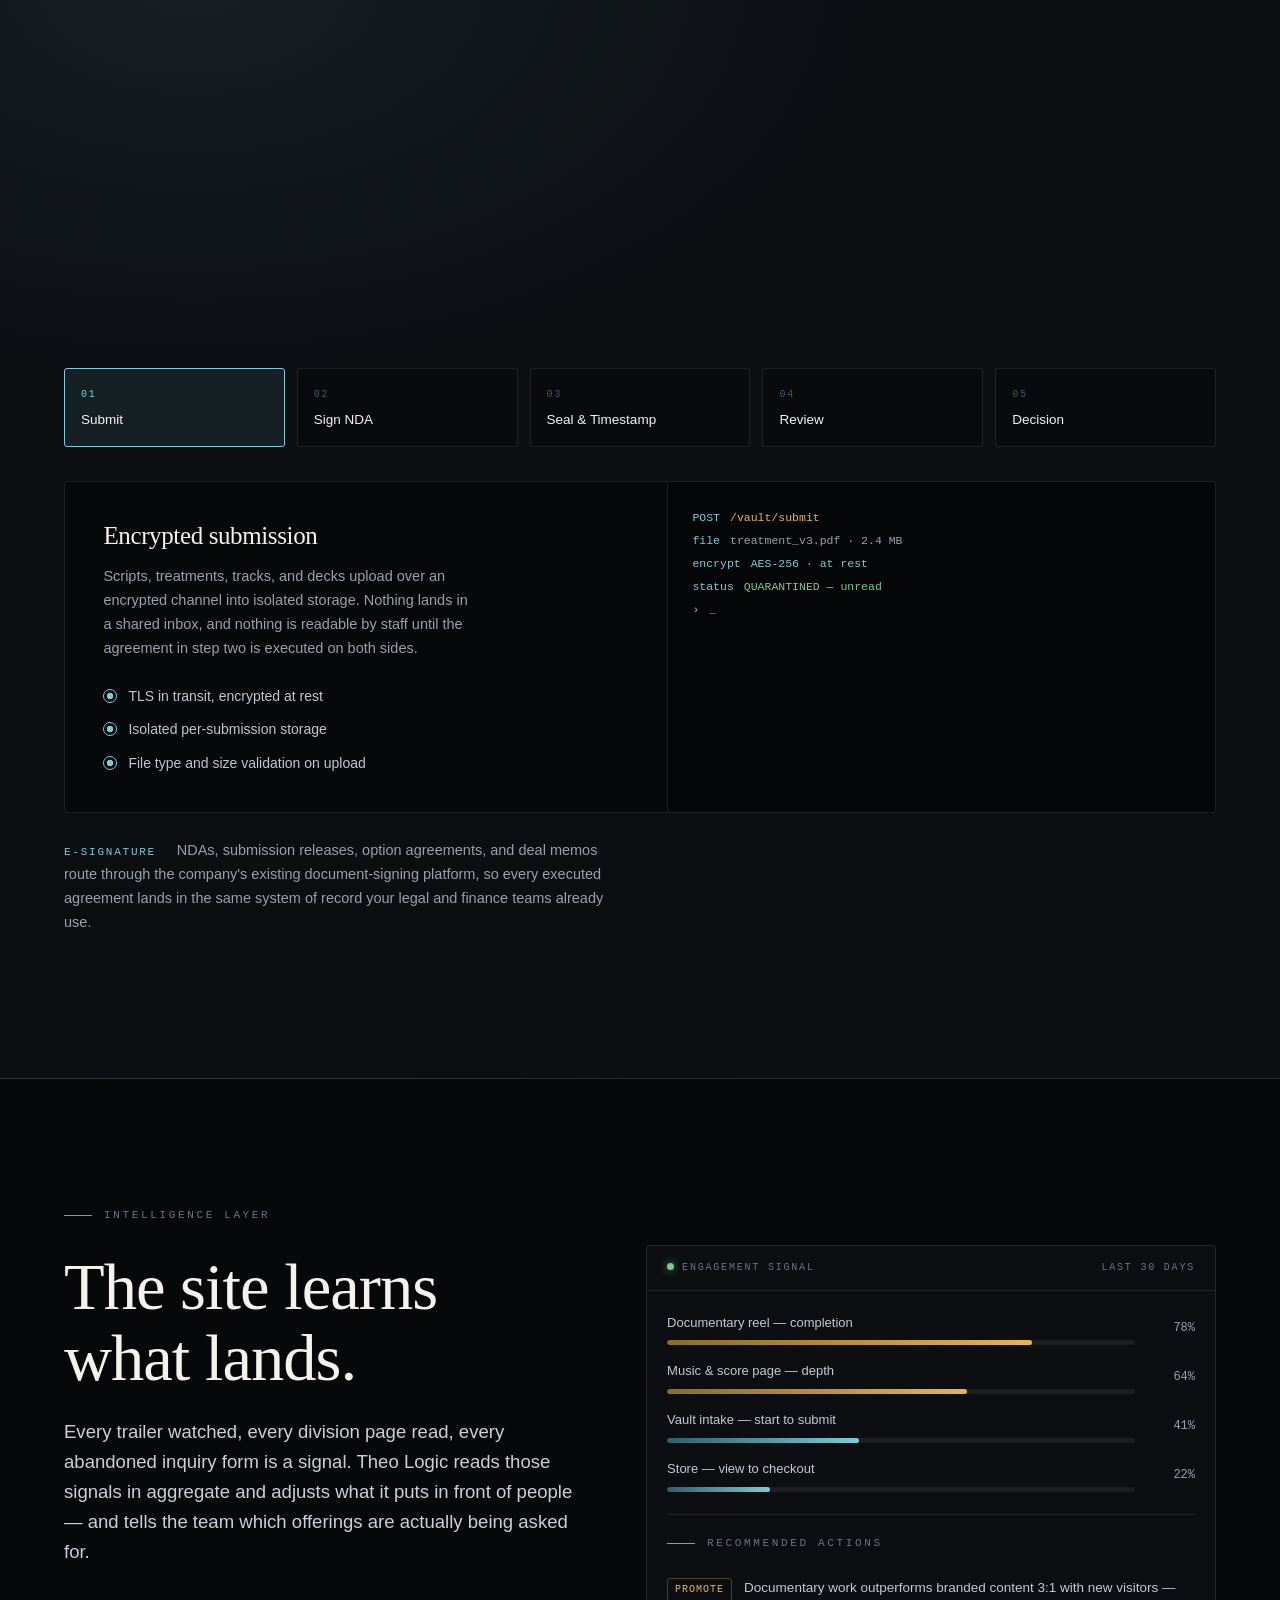
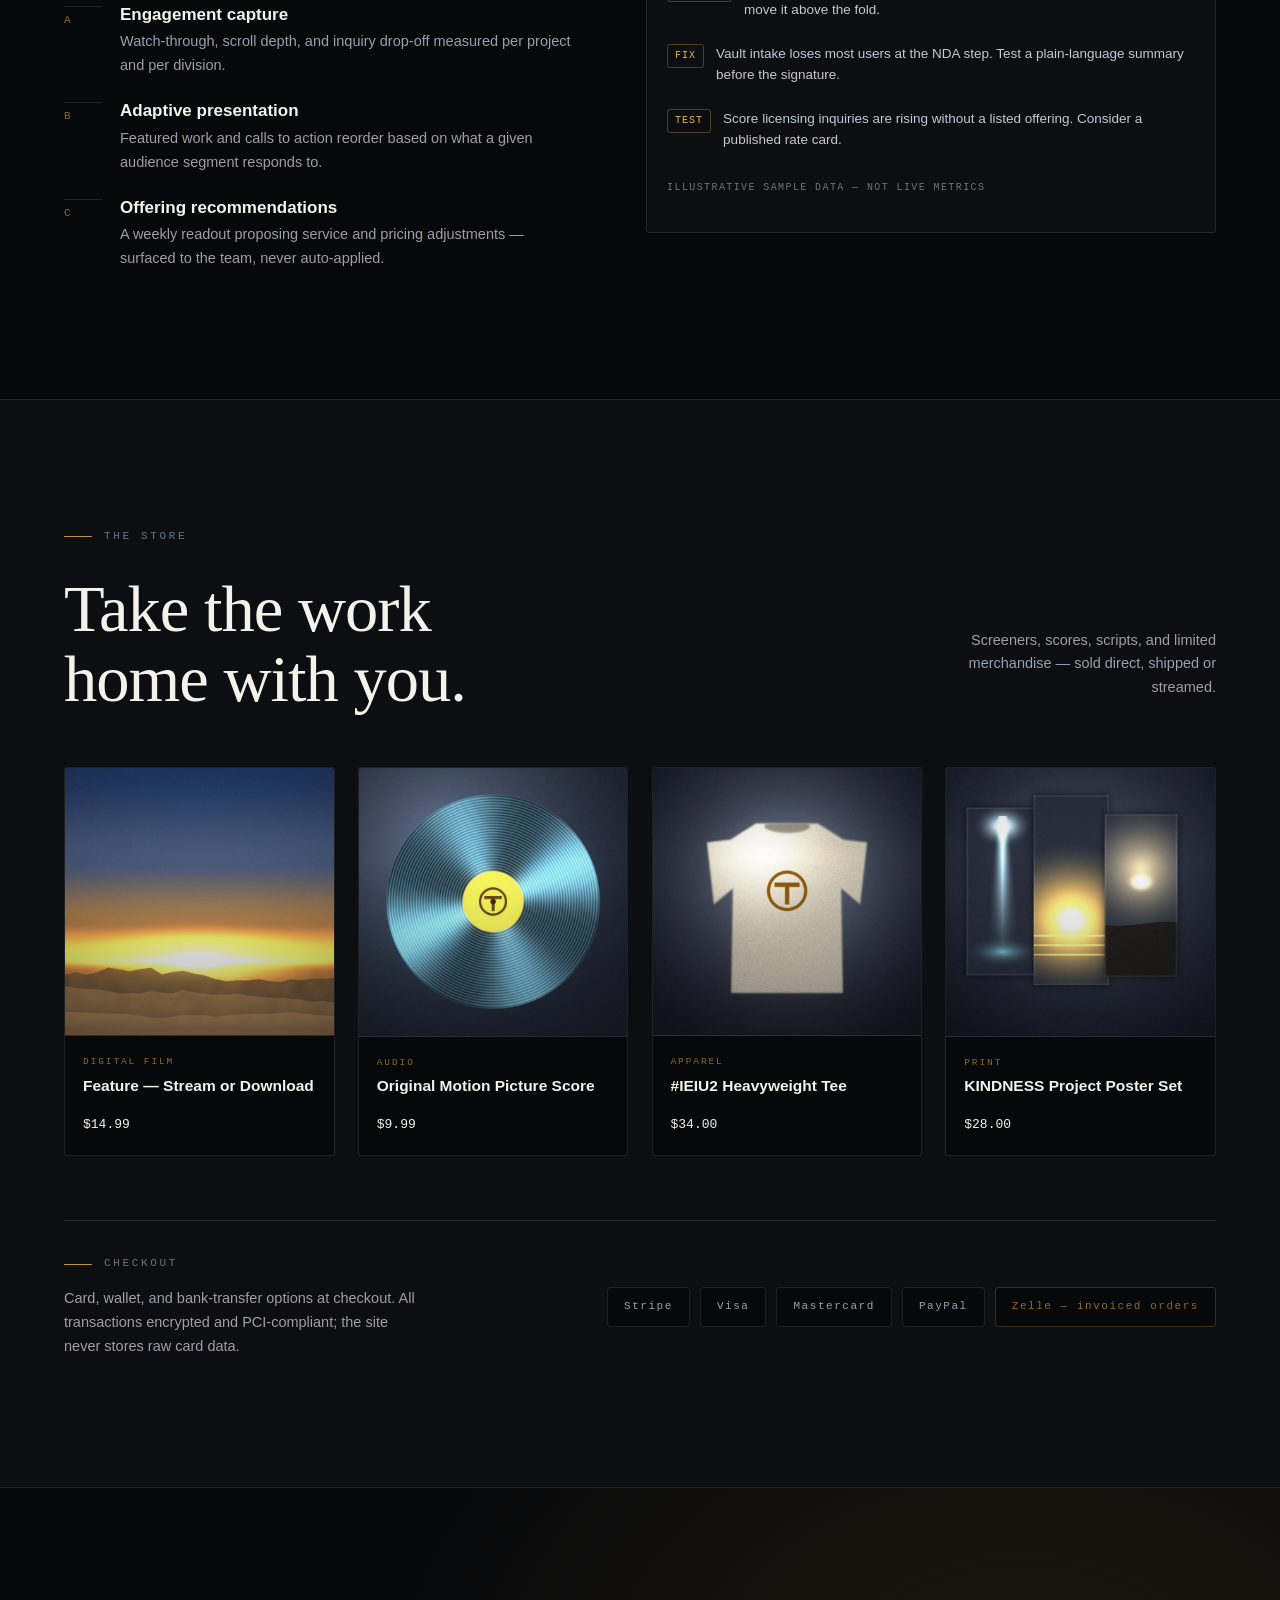
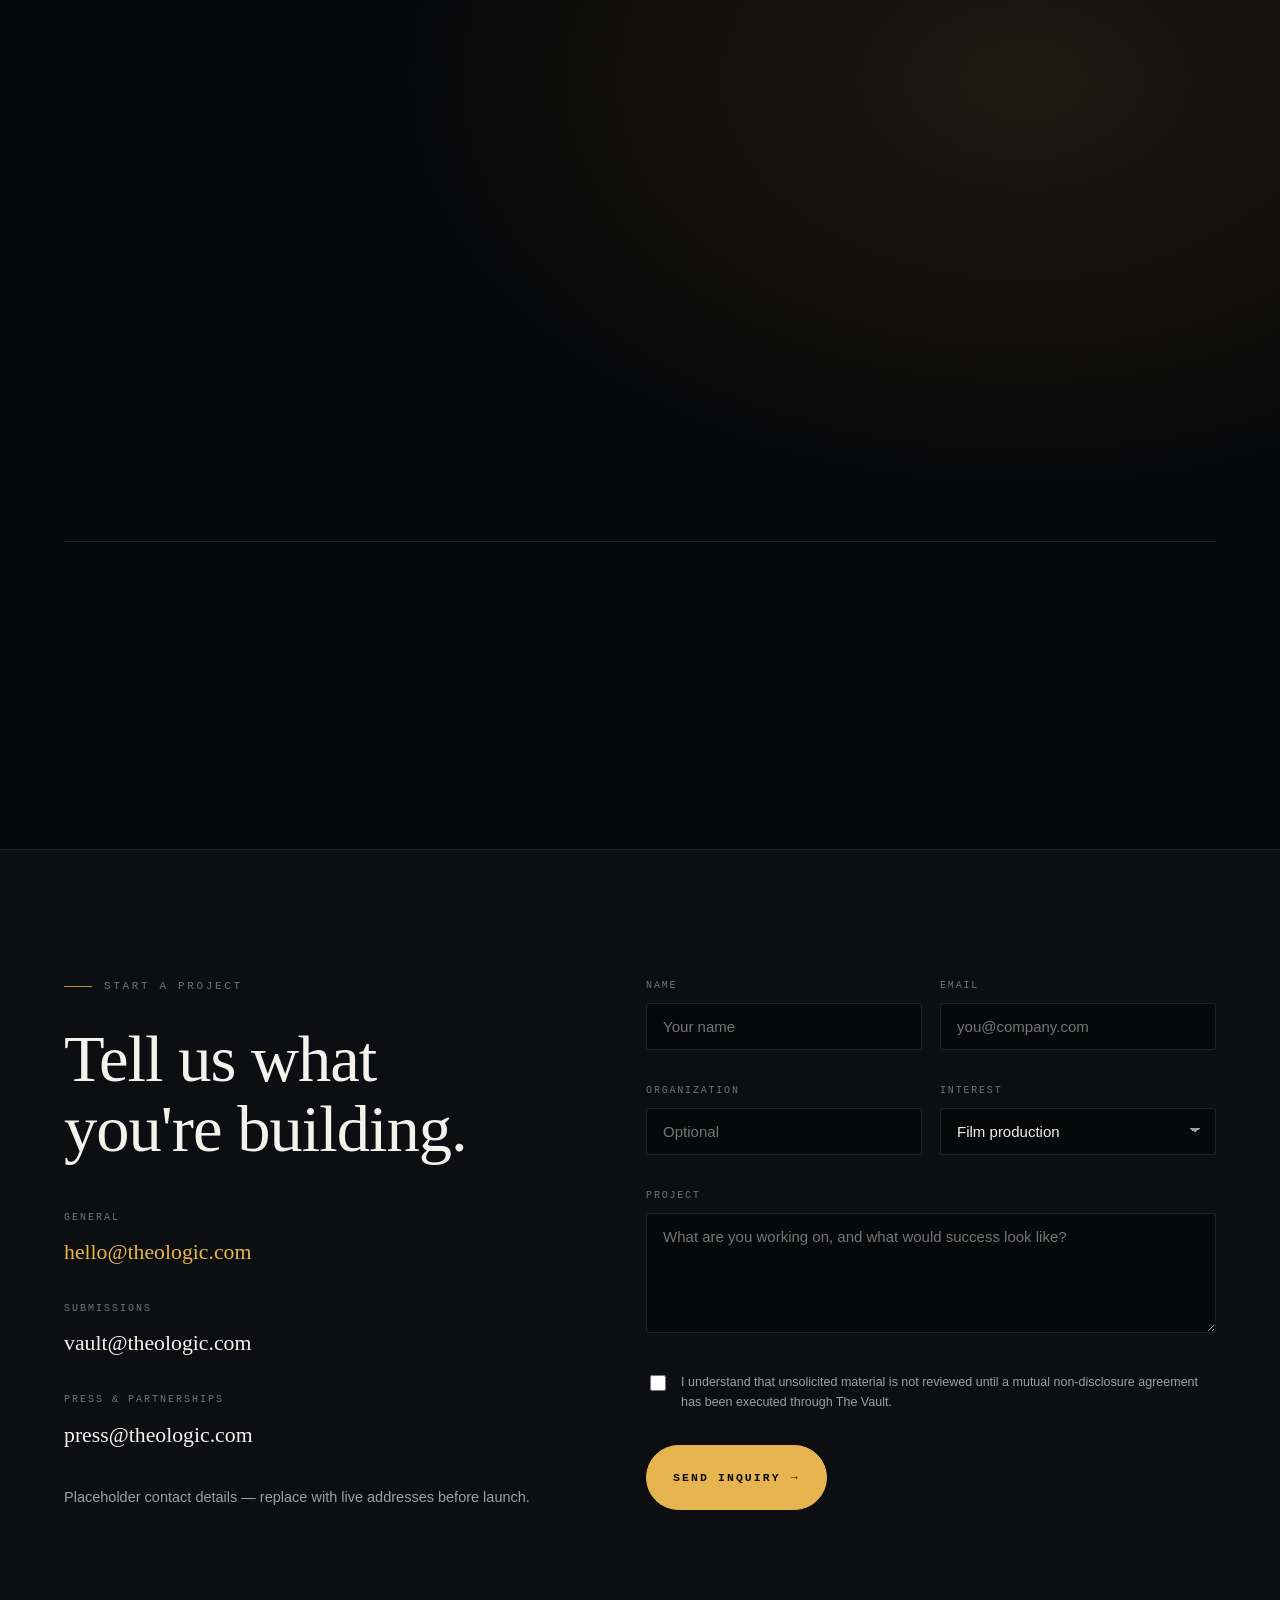
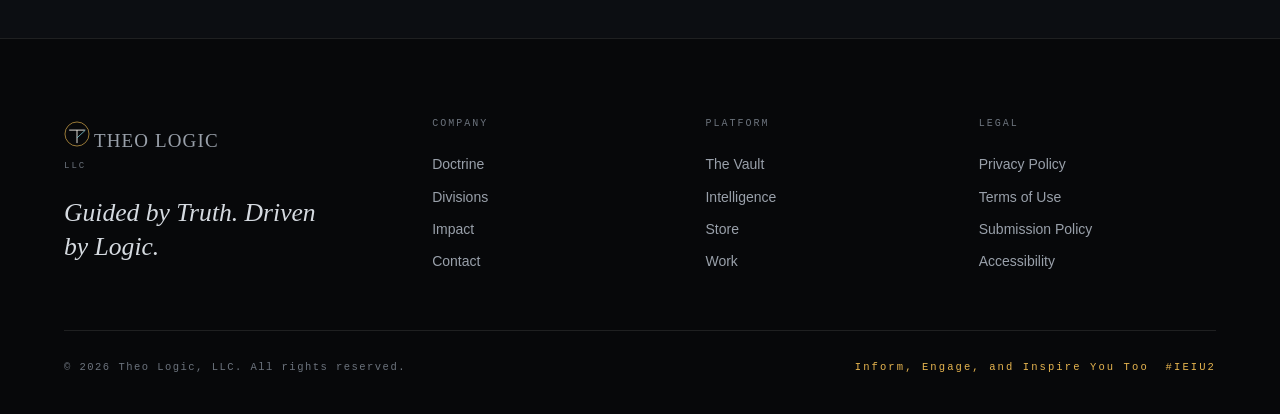
==== commit 23788ec7: "Add files via upload" ====
--- a/index.html
+++ b/index.html
@@ -1,590 +1,1087 @@
 <!DOCTYPE html>
 <html lang="en">
 <head>
+<meta name="robots" content="noindex, nofollow">
 <meta charset="utf-8">
 <meta name="viewport" content="width=device-width, initial-scale=1">
-<meta name="robots" content="noindex, nofollow">
-<title>Theo Logic Design Review</title>
-<meta name="description" content="Private review of two website directions for Theo Logic, LLC.">
-<link rel="preconnect" href="https://fonts.googleapis.com">
-<link rel="preconnect" href="https://fonts.gstatic.com" crossorigin>
-<link rel="stylesheet" href="https://fonts.googleapis.com/css2?family=Archivo:wdth,wght@62..125,400..900&family=IBM+Plex+Mono:wght@400;500;600&family=IBM+Plex+Sans:wght@400;500;600&display=swap">
-
+<title>Theo Logic, LLC — Guided by Truth. Driven by Logic.</title>
+<meta name="description" content="Theo Logic, LLC creates film, music, and media entertainment that informs, inspires, and encourages positive societal change.">
 <style>
 /* ============================================================
-   THEO LOGIC — Design Review board
-   The page is neutral ground on purpose. Direction A is dark and
-   cinematic; Direction B is warm and editorial. If this page took
-   either side visually it would put a thumb on the scale. So it is
-   a cool architectural grey — a gallery wall — and the only real
-   color on it belongs to the two specimens mounted on it.
-   ============================================================ */
-
+   THEO LOGIC — design tokens
+   Concept: "The Frame and the Light"
+   Gold = Truth. Cyan = Logic. Near-black = the frame.
+   ============================================================ */
 :root{
-  /* light — cool grey with a slight blue bias, not a warm cream */
-  --ground:   #E7EBED;
-  --ground-2: #DDE2E5;
-  --card:     #FBFCFD;
-  --ink:      #161A1E;
-  --ink-2:    #3F4952;
-  --muted:    #6B7883;
-  --line:     rgba(22,26,30,.13);
-  --line-2:   rgba(22,26,30,.26);
-  --accent:   #2E5D7C;
-  --accent-2: #1F4761;
-  --flag:     #8A4A2E;
-  --shadow:   0 1px 2px rgba(22,26,30,.05), 0 12px 32px -12px rgba(22,26,30,.18);
-
-  --display: "Archivo", "Helvetica Neue", Arial, sans-serif;
-  --body:    "IBM Plex Sans", -apple-system, BlinkMacSystemFont, "Segoe UI", Helvetica, Arial, sans-serif;
-  --mono:    "IBM Plex Mono", ui-monospace, SFMono-Regular, Menlo, Consolas, monospace;
-
-  --maxw: 1180px;
-  --pad: clamp(20px, 5vw, 64px);
-}
-
-@media (prefers-color-scheme: dark){
-  :root:not([data-theme="light"]){
-    --ground:   #131719;
-    --ground-2: #0E1214;
-    --card:     #1B2124;
-    --ink:      #E9EDEF;
-    --ink-2:    #B3BEC5;
-    --muted:    #808C95;
-    --line:     rgba(233,237,239,.14);
-    --line-2:   rgba(233,237,239,.28);
-    --accent:   #7FB6D6;
-    --accent-2: #A8CFE6;
-    --flag:     #D89272;
-    --shadow:   0 1px 2px rgba(0,0,0,.4), 0 14px 36px -14px rgba(0,0,0,.6);
-  }
-}
-:root[data-theme="dark"]{
-  --ground:   #131719;
-  --ground-2: #0E1214;
-  --card:     #1B2124;
-  --ink:      #E9EDEF;
-  --ink-2:    #B3BEC5;
-  --muted:    #808C95;
-  --line:     rgba(233,237,239,.14);
-  --line-2:   rgba(233,237,239,.28);
-  --accent:   #7FB6D6;
-  --accent-2: #A8CFE6;
-  --flag:     #D89272;
-  --shadow:   0 1px 2px rgba(0,0,0,.4), 0 14px 36px -14px rgba(0,0,0,.6);
-}
-
-*,*::before,*::after{ box-sizing:border-box }
-
+  --ink:      #07080A;
+  --ink-2:    #0C0E12;
+  --ink-3:    #12151A;
+  --ink-4:    #191D24;
+  --paper:    #F5F2EB;
+  --muted:    #99A0AA;
+  --muted-2:  #6C737D;
+  --line:     rgba(245,242,235,.10);
+  --line-2:   rgba(245,242,235,.18);
+
+  --truth:    #E7B54F;   /* Guided by Truth */
+  --truth-dim:#8A6B27;
+  --logic:    #7ECAD8;   /* Driven by Logic */
+  --logic-dim:#2F5F68;
+
+  --serif: "Didot","Bodoni 72","Playfair Display",Georgia,"Times New Roman",serif;
+  --sans: "Inter",-apple-system,BlinkMacSystemFont,"Segoe UI",Helvetica,Arial,sans-serif;
+  --mono: "SF Mono",ui-monospace,"JetBrains Mono","Roboto Mono",Menlo,Consolas,monospace;
+
+  --pad: clamp(20px, 5vw, 96px);
+  --maxw: 1360px;
+  --ease: cubic-bezier(.16,1,.3,1);
+}
+
+*,*::before,*::after{box-sizing:border-box}
+html{scroll-behavior:smooth; -webkit-text-size-adjust:100%}
 body{
-  margin:0;
-  background:var(--ground);
-  color:var(--ink);
-  font-family:var(--body);
-  font-size:16.5px;
-  line-height:1.62;
-  -webkit-font-smoothing:antialiased;
-}
-
-.wrap{ max-width:var(--maxw); margin:0 auto; padding-left:var(--pad); padding-right:var(--pad) }
-
-h1,h2,h3{ font-family:var(--display); font-weight:700; text-wrap:balance; margin:0 }
-h1{ font-variation-settings:"wdth" 108; font-size:clamp(30px,4.4vw,50px); line-height:1.06; letter-spacing:-.018em }
-h2{ font-variation-settings:"wdth" 104; font-size:clamp(21px,2.5vw,28px); line-height:1.16; letter-spacing:-.012em }
-h3{ font-variation-settings:"wdth" 102; font-size:18px; line-height:1.28; letter-spacing:-.006em }
-p{ margin:0 }
-em{ font-style:italic }
+  margin:0; background:var(--ink); color:var(--paper);
+  font-family:var(--sans); font-size:16px; line-height:1.6;
+  -webkit-font-smoothing:antialiased; overflow-x:hidden;
+}
+img{max-width:100%; display:block}
+a{color:inherit; text-decoration:none}
+button{font:inherit; color:inherit; background:none; border:0; cursor:pointer}
+
+/* ---------- film grain over everything ---------- */
+body::after{
+  content:""; position:fixed; inset:-50%; z-index:9999; pointer-events:none;
+  opacity:.05; mix-blend-mode:overlay;
+  background-image:url("data:image/svg+xml,%3Csvg xmlns='http://www.w3.org/2000/svg' width='220' height='220'%3E%3Cfilter id='n'%3E%3CfeTurbulence type='fractalNoise' baseFrequency='.85' numOctaves='3'/%3E%3C/filter%3E%3Crect width='100%25' height='100%25' filter='url(%23n)'/%3E%3C/svg%3E");
+  animation:grain 700ms steps(2,end) infinite;
+}
+@keyframes grain{
+  0%{transform:translate(0,0)} 25%{transform:translate(-2%,1%)}
+  50%{transform:translate(1%,-2%)} 75%{transform:translate(-1%,-1%)} 100%{transform:translate(0,0)}
+}
+
+
+.slot img{position:absolute; inset:0; width:100%; height:100%; object-fit:cover;
+  display:block; z-index:0; transition:transform 1.2s var(--ease), filter .6s var(--ease)}
+.slot > *:not(img){position:relative; z-index:2}
+.slot::after{content:""; position:absolute; inset:0; z-index:1; pointer-events:none;
+  background:linear-gradient(180deg, rgba(7,8,10,.10), transparent 34%, rgba(7,8,10,.34));
+  opacity:.9}
+.card:hover .slot img,.prod:hover .slot img{transform:scale(1.04)}
+.reel:hover img{filter:brightness(1.06)}
+.reel .play{background:rgba(7,8,10,.62); box-shadow:0 10px 34px rgba(0,0,0,.45)}
+.reel img{object-position:center 70%}
+
+/* ---------- shared ---------- */
+.wrap{max-width:var(--maxw); margin:0 auto; padding-left:var(--pad); padding-right:var(--pad)}
+section{position:relative}
 
 .eyebrow{
-  font-family:var(--mono); font-size:11.5px; font-weight:500;
-  letter-spacing:.14em; text-transform:uppercase; color:var(--muted);
-}
-
-/* ---------------- title block ---------------- */
-
-.board{
-  background:var(--ground-2);
-  border-bottom:1px solid var(--line);
-}
-.board .wrap{ padding-top:clamp(28px,5vw,44px); padding-bottom:clamp(30px,5vw,48px) }
-
-.meta{
-  display:grid; gap:18px 40px;
-  grid-template-columns:repeat(auto-fit,minmax(150px,1fr));
-  padding-bottom:clamp(26px,4vw,38px);
-  border-bottom:1px solid var(--line);
-  margin-bottom:clamp(26px,4vw,38px);
-}
-.meta div{ display:flex; flex-direction:column; gap:5px }
-.meta .val{ font-family:var(--mono); font-size:13.5px; color:var(--ink-2) }
-.meta .val strong{ color:var(--ink); font-weight:600 }
-
-.lede{
-  margin-top:22px; max-width:60ch;
-  font-size:clamp(17px,1.7vw,19.5px); line-height:1.58; color:var(--ink-2);
-}
-.lede strong{ color:var(--ink); font-weight:600 }
-
-/* ---------------- generic section ---------------- */
-
-section{ padding-block:clamp(44px,6vw,76px) }
-section + section{ border-top:1px solid var(--line) }
-.head{ display:flex; flex-direction:column; gap:10px; margin-bottom:clamp(24px,3.2vw,36px); max-width:66ch }
-.head p{ color:var(--ink-2) }
-
-/* ---------------- notes before looking ---------------- */
-
-.notes{ display:grid; gap:1px; background:var(--line); border:1px solid var(--line); border-radius:3px; overflow:hidden;
-        grid-template-columns:repeat(auto-fit,minmax(240px,1fr)) }
-.note{ background:var(--card); padding:22px 24px; display:flex; flex-direction:column; gap:9px }
-.note h3{ font-size:15.5px }
-.note p{ font-size:14.5px; color:var(--ink-2); line-height:1.55 }
-
-/* ---------------- the two specimens ---------------- */
-
-.specimens{ display:grid; gap:clamp(20px,2.6vw,30px); grid-template-columns:repeat(auto-fit,minmax(330px,1fr)); align-items:stretch }
-
-.spec{
-  background:var(--card);
-  border:1px solid var(--line);
-  border-radius:4px;
-  box-shadow:var(--shadow);
-  overflow:hidden;
-  display:flex; flex-direction:column;
-}
-
-/* the band is the specimen itself: each direction's real ground + accents */
-.band{ height:104px; position:relative; display:flex; align-items:flex-end; padding:0 }
-.band .swatches{ display:flex; width:100% }
-.band .sw{ flex:1; height:104px }
-.band .tag{
-  position:absolute; top:14px; left:16px;
-  font-family:var(--mono); font-size:11px; font-weight:600;
-  letter-spacing:.13em; text-transform:uppercase;
-  padding:5px 9px; border-radius:2px;
-}
-
-.spec-body{ padding:clamp(22px,2.4vw,30px); display:flex; flex-direction:column; gap:20px; flex:1 }
-.spec-title{ display:flex; flex-direction:column; gap:7px }
-.spec-title h2 .dir{ display:block; color:var(--muted); font-size:13px; font-family:var(--mono);
-                     font-weight:500; letter-spacing:.13em; text-transform:uppercase; margin-bottom:8px;
-                     font-variation-settings:normal }
-.thesis{ font-size:16.5px; color:var(--ink); line-height:1.5 }
-.thesis strong{ font-weight:600 }
-
-.attrs{ display:flex; flex-direction:column; gap:0; border-top:1px solid var(--line) }
-.attr{ display:grid; grid-template-columns:112px 1fr; gap:16px; padding:11px 0; border-bottom:1px solid var(--line); align-items:baseline }
-.attr dt{ font-family:var(--mono); font-size:11.5px; letter-spacing:.08em; text-transform:uppercase; color:var(--muted) }
-.attr dd{ margin:0; font-size:14.5px; color:var(--ink-2); line-height:1.5 }
-
-.risk{
-  border-left:2px solid var(--flag);
-  padding:2px 0 2px 14px;
-  font-size:14.5px; line-height:1.55; color:var(--ink-2);
-}
-.risk .lab{ display:block; font-family:var(--mono); font-size:11px; letter-spacing:.13em;
-            text-transform:uppercase; color:var(--flag); margin-bottom:5px; font-weight:600 }
-
-.open{
-  margin-top:auto;
-  display:inline-flex; align-items:center; justify-content:space-between; gap:14px;
-  font-family:var(--display); font-variation-settings:"wdth" 100; font-weight:600; font-size:15.5px;
-  padding:15px 20px; border-radius:3px; text-decoration:none;
-  transition:transform .18s ease, filter .18s ease;
-}
-.open .arrow{ font-family:var(--mono); font-weight:400 }
-.open:hover{ transform:translateY(-1px); filter:brightness(1.08) }
-.open:focus-visible{ outline:2px solid var(--accent); outline-offset:3px }
-
-/* Direction A wears its own colors */
-.a .band{ background:#07080A }
-.a .tag{ background:#E7B54F; color:#07080A }
-.a .open{ background:#07080A; color:#E7B54F; border:1px solid #E7B54F }
-/* Direction B wears its own colors */
-.b .band{ background:#F7F2E8 }
-.b .tag{ background:#B5533A; color:#F7F2E8 }
-.b .open{ background:#B5533A; color:#F7F2E8; border:1px solid #B5533A }
-
-/* ---------------- comparison table ---------------- */
-
-.tablewrap{ overflow-x:auto; border:1px solid var(--line); border-radius:3px; background:var(--card) }
-table{ border-collapse:collapse; width:100%; min-width:640px; font-size:14.5px }
-th,td{ text-align:left; padding:13px 18px; border-bottom:1px solid var(--line); vertical-align:top; line-height:1.5 }
-thead th{
-  font-family:var(--mono); font-size:11.5px; letter-spacing:.12em; text-transform:uppercase;
-  color:var(--muted); font-weight:600; background:var(--ground-2); border-bottom:1px solid var(--line-2);
-  position:sticky; top:0;
-}
-tbody th{ font-weight:500; color:var(--muted); font-family:var(--mono); font-size:11.5px;
-          letter-spacing:.08em; text-transform:uppercase; width:150px }
-tbody td{ color:var(--ink-2) }
-tbody tr:last-child th, tbody tr:last-child td{ border-bottom:0 }
-
-/* ---------------- recommendation ---------------- */
-
-.rec{
-  background:var(--card); border:1px solid var(--line); border-left:3px solid var(--accent);
-  border-radius:3px; padding:clamp(24px,3vw,34px);
-  display:flex; flex-direction:column; gap:16px;
-}
-.rec p{ color:var(--ink-2); max-width:70ch }
-.rec p strong{ color:var(--ink); font-weight:600 }
-.rec h2{ color:var(--ink) }
-
-.third{ margin-top:6px; padding-top:18px; border-top:1px solid var(--line); display:flex; flex-direction:column; gap:9px }
-.third p{ font-size:15px }
-
-/* ---------------- questions ---------------- */
-
-.qs{ display:flex; flex-direction:column; gap:1px; background:var(--line); border:1px solid var(--line); border-radius:3px; overflow:hidden }
-.q{ background:var(--card); padding:20px 24px; display:grid; grid-template-columns:auto 1fr; gap:18px; align-items:start }
-.q .n{ font-family:var(--mono); font-size:12px; color:var(--accent); font-weight:600; padding-top:4px; min-width:1.4em }
-.q .qt{ display:flex; flex-direction:column; gap:6px }
-.q h3{ font-size:16.5px }
-.q p{ font-size:14.5px; color:var(--muted); line-height:1.5 }
-
-/* ---------------- shared facts ---------------- */
-
-.shared{ display:grid; gap:14px 36px; grid-template-columns:repeat(auto-fit,minmax(280px,1fr)); max-width:100% }
-.shared li{ list-style:none; padding-left:20px; position:relative; font-size:15px; color:var(--ink-2); line-height:1.55 }
-.shared li::before{ content:"—"; position:absolute; left:0; color:var(--muted); font-family:var(--mono) }
-ul.shared{ margin:0; padding:0 }
-
-/* ---------------- schedule ---------------- */
-
-.sched{ display:flex; flex-direction:column; border-top:1px solid var(--line) }
-.step{ display:grid; grid-template-columns:132px 1fr; gap:clamp(16px,3vw,36px);
-       padding:19px 0; border-bottom:1px solid var(--line); align-items:baseline }
-.step .when{ font-family:var(--mono); font-size:13px; color:var(--accent); font-weight:500; font-variant-numeric:tabular-nums }
-.step .what{ display:flex; flex-direction:column; gap:5px }
-.step h3{ font-size:16px }
-.step p{ font-size:14.5px; color:var(--muted); line-height:1.5 }
-.step.final .when{ color:var(--flag); font-weight:600 }
-.step.final h3{ color:var(--ink) }
-
-.caveat{ margin-top:22px; font-size:14px; color:var(--muted); max-width:70ch; line-height:1.55 }
-
-/* ---------------- footer ---------------- */
-
-footer{ background:var(--ground-2); border-top:1px solid var(--line); padding-block:34px }
-footer .wrap{ display:flex; flex-wrap:wrap; gap:14px 32px; justify-content:space-between; align-items:baseline }
-footer p{ font-family:var(--mono); font-size:12.5px; color:var(--muted) }
-
-@media (max-width:640px){
-  .attr{ grid-template-columns:1fr; gap:3px }
-  .step{ grid-template-columns:1fr; gap:6px }
-  .q{ grid-template-columns:1fr; gap:8px }
+  font-family:var(--mono); font-size:11px; letter-spacing:.24em; text-transform:uppercase;
+  color:var(--muted-2); display:flex; align-items:center; gap:12px; margin:0 0 28px;
+}
+.eyebrow::before{content:""; width:28px; height:1px; background:var(--truth); opacity:.8}
+.eyebrow.cool::before{background:var(--logic)}
+
+h1,h2,h3,h4{font-family:var(--serif); font-weight:400; letter-spacing:-.015em; line-height:1.04; margin:0}
+.h-display{font-size:clamp(38px,5.7vw,82px)}
+.h-1{font-size:clamp(32px,5.2vw,68px); line-height:1.06}
+.h-2{font-size:clamp(24px,3.2vw,40px)}
+.h-3{font-size:clamp(19px,2vw,25px); line-height:1.2}
+.lede{font-size:clamp(17px,1.45vw,21px); line-height:1.62; color:#CBD0D7; max-width:62ch}
+.small{font-size:14.5px; color:var(--muted); line-height:1.65}
+.gold{color:var(--truth)} .cyan{color:var(--logic)}
+.ital{font-style:italic}
+
+.reveal{opacity:0; transform:translateY(26px); transition:opacity 1s var(--ease), transform 1s var(--ease)}
+.reveal.in{opacity:1; transform:none}
+.reveal[data-d="1"]{transition-delay:.09s} .reveal[data-d="2"]{transition-delay:.18s}
+.reveal[data-d="3"]{transition-delay:.27s} .reveal[data-d="4"]{transition-delay:.36s}
+
+.rule{height:1px; background:var(--line); border:0; margin:0}
+
+/* placeholder frames — intentionally drawn as wireframe slots */
+.slot{
+  position:relative; border:1px solid var(--line-2); border-radius:2px; overflow:hidden;
+  background:
+    repeating-linear-gradient(135deg, rgba(245,242,235,.028) 0 1px, transparent 1px 11px),
+    linear-gradient(160deg,#14181E,#0A0C0F);
+  display:flex; align-items:center; justify-content:center;
+}
+.slot-tag{
+  font-family:var(--mono); font-size:10px; letter-spacing:.2em; text-transform:uppercase;
+  color:var(--muted-2); border:1px solid var(--line); padding:6px 10px; border-radius:100px;
+  background:rgba(7,8,10,.6); backdrop-filter:blur(4px);
+}
+
+/* buttons */
+.btn{
+  display:inline-flex; align-items:center; gap:10px; padding:15px 26px; border-radius:100px;
+  font-family:var(--mono); font-size:11.5px; letter-spacing:.18em; text-transform:uppercase;
+  border:1px solid var(--line-2); transition:.45s var(--ease); white-space:nowrap;
+}
+.btn:hover{border-color:var(--truth); color:var(--truth); transform:translateY(-2px)}
+.btn-solid{background:var(--truth); color:#0A0906; border-color:var(--truth); font-weight:600}
+.btn-solid:hover{background:#F2C765; border-color:#F2C765; color:#0A0906}
+.btn .ar{transition:transform .45s var(--ease)}
+.btn:hover .ar{transform:translateX(4px)}
+
+/* ============================================================
+   NAV
+   ============================================================ */
+.progress{position:fixed; top:0; left:0; height:2px; width:0; z-index:200;
+  background:linear-gradient(90deg,var(--truth),var(--logic)); transition:width .1s linear}
+nav{
+  position:fixed; top:0; left:0; right:0; z-index:150;
+  display:flex; align-items:center; justify-content:space-between;
+  padding:22px var(--pad); transition:.5s var(--ease);
+  border-bottom:1px solid transparent;
+}
+nav.stuck{background:rgba(7,8,10,.82); backdrop-filter:blur(16px) saturate(1.2);
+  border-bottom-color:var(--line); padding-top:14px; padding-bottom:14px}
+.brand{display:flex; align-items:center; gap:12px}
+.mark{width:26px; height:26px; flex:none}
+.brand-txt{font-family:var(--serif); font-size:19px; letter-spacing:.06em}
+.brand-txt small{font-family:var(--mono); font-size:9px; letter-spacing:.22em; color:var(--muted-2);
+  display:block; margin-top:2px}
+.navlinks{display:flex; gap:34px; align-items:center}
+.navlinks a{font-family:var(--mono); font-size:11px; letter-spacing:.17em; text-transform:uppercase;
+  color:var(--muted); transition:.3s; position:relative; padding:4px 0}
+.navlinks a::after{content:""; position:absolute; left:0; bottom:0; height:1px; width:0;
+  background:var(--truth); transition:width .4s var(--ease)}
+.navlinks a:hover{color:var(--paper)} .navlinks a:hover::after{width:100%}
+.nav-cta{padding:11px 20px; font-size:10.5px}
+.burger{display:none; width:34px; height:34px; position:relative; z-index:160}
+.burger i{position:absolute; left:5px; right:5px; height:1.5px; background:var(--paper); transition:.4s var(--ease)}
+.burger i:nth-child(1){top:12px} .burger i:nth-child(2){top:20px}
+body.menu .burger i:nth-child(1){transform:translateY(4px) rotate(45deg)}
+body.menu .burger i:nth-child(2){transform:translateY(-4px) rotate(-45deg)}
+.mobile-menu{
+  position:fixed; inset:0; z-index:155; background:rgba(7,8,10,.97); backdrop-filter:blur(20px);
+  display:flex; flex-direction:column; justify-content:center; gap:8px; padding:0 var(--pad);
+  opacity:0; pointer-events:none; transition:.5s var(--ease);
+}
+body.menu .mobile-menu{opacity:1; pointer-events:auto}
+.mobile-menu a{font-family:var(--serif); font-size:clamp(30px,8vw,52px); padding:10px 0;
+  border-bottom:1px solid var(--line)}
+.mobile-menu a:last-of-type{border:0}
+
+/* ============================================================
+   HERO
+   ============================================================ */
+.hero{min-height:100svh; display:flex; align-items:center; padding:150px 0 70px; overflow:hidden}
+.shaft{
+  position:absolute; top:-40%; left:44%; width:58vw; height:190%;
+  background:linear-gradient(180deg, rgba(231,181,79,.16), rgba(231,181,79,.03) 45%, transparent 72%);
+  filter:blur(70px); transform:rotate(17deg); transform-origin:top center;
+  pointer-events:none; animation:sway 16s ease-in-out infinite alternate;
+}
+.shaft.two{left:8%; width:34vw;
+  background:linear-gradient(180deg, rgba(126,202,216,.11), transparent 62%);
+  animation-duration:22s; animation-direction:alternate-reverse}
+@keyframes sway{from{transform:rotate(15deg) translateX(-2%)} to{transform:rotate(21deg) translateX(4%)}}
+.vignette{position:absolute; inset:0; pointer-events:none;
+  background:radial-gradient(120% 85% at 50% 42%, transparent 42%, rgba(7,8,10,.72) 100%)}
+
+.hero-grid{position:relative; z-index:2; display:grid; grid-template-columns:1.32fr .68fr;
+  gap:clamp(36px,5vw,80px); align-items:center; width:100%}
+.hero h1{margin:0 0 30px}
+.hero h1 span{display:block}
+.hero h1 .l2{padding-left:clamp(0px,4vw,72px)}
+.hero h1 .l3{font-size:.52em; font-style:italic; color:#DDE1E6; margin-top:14px; line-height:1.22;
+  padding-left:clamp(0px,8vw,140px)}
+.hero-meta{display:flex; flex-wrap:wrap; gap:14px; margin-top:36px; align-items:center}
+.scrollcue{position:absolute; bottom:32px; left:var(--pad); display:flex; align-items:center; gap:12px;
+  font-family:var(--mono); font-size:10px; letter-spacing:.22em; color:var(--muted-2); text-transform:uppercase}
+.scrollcue .bar{width:1px; height:38px; background:linear-gradient(var(--truth),transparent);
+  animation:drop 2.4s ease-in-out infinite}
+@keyframes drop{0%,100%{opacity:.25; transform:scaleY(.5); transform-origin:top}
+  50%{opacity:1; transform:scaleY(1); transform-origin:top}}
+
+.reel{aspect-ratio:4/5; min-height:340px}
+.reel .play{
+  width:74px; height:74px; border-radius:50%; border:1px solid var(--line-2);
+  display:grid; place-items:center; background:rgba(7,8,10,.5); backdrop-filter:blur(6px);
+  transition:.5s var(--ease);
+}
+.reel:hover .play{border-color:var(--truth); transform:scale(1.08)}
+.reel .play::before{content:""; border-left:13px solid var(--paper);
+  border-top:8px solid transparent; border-bottom:8px solid transparent; margin-left:4px}
+.reel .cap{position:absolute; left:16px; bottom:16px}
+
+/* ---------- marquee ---------- */
+.marquee{border-top:1px solid var(--line); border-bottom:1px solid var(--line);
+  padding:20px 0; overflow:hidden; background:var(--ink-2)}
+.marquee-track{display:flex; gap:0; width:max-content; animation:slide 38s linear infinite}
+.marquee:hover .marquee-track{animation-play-state:paused}
+@keyframes slide{to{transform:translateX(-50%)}}
+.marquee-item{font-family:var(--serif); font-size:clamp(20px,2.4vw,32px); padding:0 30px;
+  display:flex; align-items:center; gap:30px; white-space:nowrap; color:#C6CCD3}
+.marquee-item i{width:5px; height:5px; border-radius:50%; background:var(--truth); flex:none}
+.marquee-item.tag{color:var(--truth); font-family:var(--mono); font-size:clamp(13px,1.4vw,17px);
+  letter-spacing:.2em}
+
+/* ============================================================
+   MISSION / VISION
+   ============================================================ */
+.doctrine{padding:clamp(90px,12vw,170px) 0}
+.doctrine-grid{display:grid; grid-template-columns:1fr 1.35fr; gap:clamp(36px,6vw,90px)}
+.stack{display:flex; flex-direction:column; gap:56px}
+.creed{border-left:1px solid var(--line); padding-left:clamp(20px,3vw,40px); position:relative}
+.creed::before{content:""; position:absolute; left:-1px; top:0; width:1px; height:44px; background:var(--truth)}
+.creed h3{margin-bottom:16px}
+.creed p{margin:0; font-size:clamp(16px,1.35vw,19px); line-height:1.68; color:#C3C9D1}
+.motto-card{
+  border:1px solid var(--line); border-radius:3px; padding:clamp(28px,3.4vw,48px);
+  background:linear-gradient(155deg,rgba(231,181,79,.07),rgba(126,202,216,.04) 55%, transparent);
+  position:relative; overflow:hidden;
+}
+.motto-card::after{content:""; position:absolute; right:-70px; top:-70px; width:220px; height:220px;
+  border-radius:50%; background:radial-gradient(circle,rgba(231,181,79,.16),transparent 70%)}
+.motto-card blockquote{margin:0; font-family:var(--serif); font-style:italic;
+  font-size:clamp(21px,2.5vw,33px); line-height:1.3; position:relative; z-index:1}
+
+/* ============================================================
+   DIVISIONS
+   ============================================================ */
+.divisions{padding:clamp(80px,10vw,140px) 0; background:var(--ink-2); border-top:1px solid var(--line)}
+.div-head{display:flex; justify-content:space-between; align-items:flex-end; gap:30px; margin-bottom:14px}
+.div-row{
+  display:grid; grid-template-columns:78px minmax(0,1.25fr) minmax(0,1.5fr) auto; gap:clamp(16px,3vw,44px);
+  align-items:center; padding:clamp(26px,3vw,40px) 0; border-bottom:1px solid var(--line);
+  transition:.55s var(--ease); position:relative;
+}
+.div-row::before{content:""; position:absolute; left:calc(var(--pad) * -1); right:calc(var(--pad) * -1);
+  top:0; bottom:0; background:linear-gradient(90deg,rgba(231,181,79,.07),transparent 65%);
+  opacity:0; transition:.55s var(--ease); pointer-events:none}
+.div-row:hover::before{opacity:1}
+.div-row:hover{padding-left:16px}
+.div-row:first-of-type{border-top:1px solid var(--line)}
+.div-num{font-family:var(--mono); font-size:12px; letter-spacing:.16em; color:var(--truth-dim); transition:.5s}
+.div-row:hover .div-num{color:var(--truth)}
+.div-title{font-family:var(--serif); font-size:clamp(24px,3.1vw,42px); line-height:1.1}
+.div-tags{display:flex; flex-wrap:wrap; gap:8px; margin-top:12px}
+.div-tags span{font-family:var(--mono); font-size:10px; letter-spacing:.14em; text-transform:uppercase;
+  color:var(--muted-2); border:1px solid var(--line); padding:5px 10px; border-radius:100px}
+.div-arrow{width:44px; height:44px; border-radius:50%; border:1px solid var(--line);
+  display:grid; place-items:center; color:var(--muted); transition:.5s var(--ease); flex:none}
+.div-row:hover .div-arrow{background:var(--truth); border-color:var(--truth); color:#0A0906; transform:rotate(-45deg)}
+
+/* ============================================================
+   WORK
+   ============================================================ */
+.work{padding:clamp(80px,10vw,150px) 0}
+.work-grid{display:grid; grid-template-columns:repeat(12,1fr); gap:clamp(14px,1.6vw,24px);
+  margin-top:52px; align-items:start}
+.card{position:relative; transition:.6s var(--ease)}
+.card .slot{aspect-ratio:4/3; width:100%}
+.card.tall .slot{aspect-ratio:3/4}
+.card.wide .slot{aspect-ratio:16/9}
+.card:hover{transform:translateY(-6px)}
+.card:hover .slot{border-color:var(--line-2)}
+.card-meta{display:flex; justify-content:space-between; align-items:baseline; gap:16px; padding-top:16px}
+.card-meta h4{font-size:clamp(17px,1.6vw,22px)}
+.card-meta .yr{font-family:var(--mono); font-size:10.5px; letter-spacing:.16em; color:var(--muted-2)}
+.card-kind{font-family:var(--mono); font-size:10px; letter-spacing:.18em; text-transform:uppercase;
+  color:var(--truth-dim); margin-top:6px}
+.c8{grid-column:span 8} .c4{grid-column:span 4} .c6{grid-column:span 6} .c12{grid-column:span 12}
+
+.feature{
+  grid-column:span 12; display:grid; grid-template-columns:1.25fr 1fr; gap:clamp(24px,4vw,60px);
+  align-items:center; border:1px solid var(--line); border-radius:3px; padding:clamp(20px,2.4vw,34px);
+  background:linear-gradient(120deg,rgba(231,181,79,.05),transparent 60%);
+}
+.feature .slot{aspect-ratio:16/10}
+.badge{display:inline-flex; align-items:center; gap:8px; font-family:var(--mono); font-size:10px;
+  letter-spacing:.2em; text-transform:uppercase; color:var(--truth); border:1px solid rgba(231,181,79,.35);
+  padding:6px 12px; border-radius:100px; margin-bottom:20px}
+.badge i{width:5px; height:5px; border-radius:50%; background:var(--truth);
+  box-shadow:0 0 0 0 rgba(231,181,79,.6); animation:pulse 2.4s infinite}
+@keyframes pulse{70%{box-shadow:0 0 0 9px rgba(231,181,79,0)} 100%{box-shadow:0 0 0 0 rgba(231,181,79,0)}}
+
+/* ============================================================
+   THE VAULT — secure IP exchange  (cool / instrument panel)
+   ============================================================ */
+.vault{padding:clamp(80px,10vw,150px) 0; background:
+  radial-gradient(90% 60% at 15% 0%, rgba(126,202,216,.09), transparent 60%), var(--ink-2);
+  border-top:1px solid var(--line); border-bottom:1px solid var(--line)}
+.vault-top{display:grid; grid-template-columns:1fr 1fr; gap:clamp(30px,5vw,80px); align-items:end;
+  margin-bottom:clamp(44px,5vw,72px)}
+.flow{display:grid; grid-template-columns:repeat(5,1fr); gap:12px; margin-bottom:34px}
+.step{
+  text-align:left; border:1px solid var(--line); border-radius:3px; padding:18px 16px;
+  background:rgba(7,8,10,.45); transition:.45s var(--ease); position:relative;
+}
+.step:hover{border-color:var(--line-2)}
+.step.on{border-color:var(--logic); background:rgba(126,202,216,.09)}
+.step .n{display:block; font-family:var(--mono); font-size:10px; letter-spacing:.18em; color:var(--logic-dim)}
+.step.on .n{color:var(--logic)}
+.step .t{display:block; font-family:var(--sans); font-size:13.5px; font-weight:500; margin-top:8px; line-height:1.3}
+.panel{
+  border:1px solid var(--line); border-radius:4px; background:var(--ink); overflow:hidden;
+  display:grid; grid-template-columns:1.1fr 1fr; min-height:300px;
+}
+.panel-body{padding:clamp(24px,3vw,42px)}
+.panel-body h3{margin-bottom:14px}
+.panel-body .small{max-width:46ch}
+.checks{list-style:none; margin:24px 0 0; padding:0; display:grid; gap:11px}
+.checks li{display:flex; gap:11px; font-size:14px; color:#BFC6CE; align-items:flex-start}
+.checks li::before{content:""; width:14px; height:14px; margin-top:4px; flex:none; border-radius:50%;
+  border:1px solid var(--logic); background:radial-gradient(circle,var(--logic) 0 3px, transparent 3px)}
+.term{
+  border-left:1px solid var(--line); background:#050608; padding:24px; font-family:var(--mono);
+  font-size:11.5px; line-height:2; color:var(--muted); overflow:hidden;
+}
+.term .k{color:var(--logic)} .term .g{color:var(--truth)} .term .ok{color:#7BC98C}
+.term .row{display:flex; gap:10px; opacity:0; animation:typein .5s var(--ease) forwards}
+.term .row:nth-child(1){animation-delay:.05s} .term .row:nth-child(2){animation-delay:.18s}
+.term .row:nth-child(3){animation-delay:.31s} .term .row:nth-child(4){animation-delay:.44s}
+.term .row:nth-child(5){animation-delay:.57s} .term .row:nth-child(6){animation-delay:.7s}
+.term .row:nth-child(7){animation-delay:.83s}
+@keyframes typein{from{opacity:0; transform:translateX(-8px)} to{opacity:1; transform:none}}
+
+/* ============================================================
+   INTELLIGENCE
+   ============================================================ */
+.intel{padding:clamp(80px,10vw,150px) 0}
+.intel-grid{display:grid; grid-template-columns:1fr 1.1fr; gap:clamp(34px,5vw,80px); align-items:center}
+.dash{border:1px solid var(--line); border-radius:4px; background:var(--ink-2); overflow:hidden}
+.dash-hd{display:flex; justify-content:space-between; align-items:center; padding:14px 20px;
+  border-bottom:1px solid var(--line); font-family:var(--mono); font-size:10px; letter-spacing:.18em;
+  text-transform:uppercase; color:var(--muted-2)}
+.dot{width:7px; height:7px; border-radius:50%; background:#7BC98C; display:inline-block; margin-right:8px;
+  box-shadow:0 0 8px rgba(123,201,140,.7)}
+.dash-body{padding:22px 20px 26px}
+.bar-row{display:grid; grid-template-columns:1fr 46px; gap:14px; align-items:center; margin-bottom:16px}
+.bar-row .lb{font-size:13px; color:#C3C9D1; margin-bottom:7px}
+.track{height:5px; border-radius:100px; background:rgba(245,242,235,.07); overflow:hidden}
+.fill{height:100%; border-radius:100px; width:0; transition:width 1.5s var(--ease);
+  background:linear-gradient(90deg,var(--truth-dim),var(--truth))}
+.fill.c{background:linear-gradient(90deg,var(--logic-dim),var(--logic))}
+.pct{font-family:var(--mono); font-size:12px; color:var(--muted); text-align:right}
+.rec{margin-top:22px; border-top:1px solid var(--line); padding-top:20px}
+.rec-item{display:flex; gap:12px; align-items:flex-start; padding:11px 0; font-size:13.5px; color:#C3C9D1}
+.rec-item .ic{font-family:var(--mono); font-size:10px; letter-spacing:.1em; color:var(--truth);
+  border:1px solid rgba(231,181,79,.3); border-radius:3px; padding:3px 7px; flex:none; margin-top:1px}
+.disclaimer{font-family:var(--mono); font-size:10px; letter-spacing:.14em; text-transform:uppercase;
+  color:var(--muted-2); margin-top:18px}
+.feat-list{display:grid; gap:24px; margin-top:38px}
+.feat{display:grid; grid-template-columns:38px 1fr; gap:18px}
+.feat .idx{font-family:var(--mono); font-size:11px; color:var(--truth-dim); letter-spacing:.14em;
+  padding-top:5px; border-top:1px solid var(--line)}
+.feat h4{font-size:17px; font-family:var(--sans); font-weight:600; letter-spacing:0; margin-bottom:7px}
+
+/* ============================================================
+   STORE
+   ============================================================ */
+.store{padding:clamp(80px,10vw,150px) 0; background:var(--ink-2); border-top:1px solid var(--line)}
+.prods{display:grid; grid-template-columns:repeat(4,1fr); gap:clamp(14px,1.8vw,26px); margin-top:52px}
+.prod{border:1px solid var(--line); border-radius:3px; overflow:hidden; transition:.55s var(--ease);
+  background:var(--ink); display:flex; flex-direction:column}
+.prod:hover{transform:translateY(-6px); border-color:var(--line-2)}
+.prod .slot{aspect-ratio:1; border:0; border-bottom:1px solid var(--line); border-radius:0}
+.prod-info{padding:18px 18px 20px; display:flex; flex-direction:column; gap:6px; flex:1}
+.prod-info .kind{font-family:var(--mono); font-size:9.5px; letter-spacing:.2em; text-transform:uppercase;
+  color:var(--truth-dim)}
+.prod-info h4{font-family:var(--sans); font-weight:600; font-size:15.5px; letter-spacing:0; line-height:1.35}
+.prod-info .pr{font-family:var(--mono); font-size:13px; color:var(--paper); margin-top:auto; padding-top:12px}
+.pay{margin-top:clamp(44px,5vw,70px); border-top:1px solid var(--line); padding-top:34px;
+  display:flex; flex-wrap:wrap; gap:26px; align-items:center; justify-content:space-between}
+.pay-chips{display:flex; flex-wrap:wrap; gap:10px}
+.chip{font-family:var(--mono); font-size:11px; letter-spacing:.14em; color:var(--muted);
+  border:1px solid var(--line); border-radius:4px; padding:10px 16px; background:var(--ink);
+  transition:.4s var(--ease)}
+.chip:hover{border-color:var(--line-2); color:var(--paper)}
+.chip.note{color:var(--truth-dim); border-color:rgba(231,181,79,.22)}
+
+/* ============================================================
+   IMPACT / KINDNESS
+   ============================================================ */
+.impact{padding:clamp(90px,11vw,160px) 0; background:
+  radial-gradient(80% 70% at 80% 20%, rgba(231,181,79,.10), transparent 62%), var(--ink);
+  border-top:1px solid var(--line)}
+.impact-grid{display:grid; grid-template-columns:1fr 1fr; gap:clamp(34px,5vw,80px); align-items:center}
+.impact .slot{aspect-ratio:5/4}
+.pillars{display:grid; grid-template-columns:repeat(3,1fr); gap:clamp(16px,2vw,30px);
+  margin-top:clamp(48px,6vw,80px); border-top:1px solid var(--line); padding-top:44px}
+.pillar h4{font-family:var(--serif); font-size:clamp(19px,1.9vw,24px); margin-bottom:10px}
+.pillar .k{font-family:var(--mono); font-size:10px; letter-spacing:.2em; color:var(--truth);
+  text-transform:uppercase; margin-bottom:14px}
+
+/* ============================================================
+   CONTACT + FOOTER
+   ============================================================ */
+.contact{padding:clamp(80px,10vw,150px) 0; background:var(--ink-2); border-top:1px solid var(--line)}
+.contact-grid{display:grid; grid-template-columns:1fr 1.1fr; gap:clamp(36px,5vw,80px)}
+form{display:grid; gap:18px}
+.f2{display:grid; grid-template-columns:1fr 1fr; gap:18px}
+label{font-family:var(--mono); font-size:10px; letter-spacing:.18em; text-transform:uppercase;
+  color:var(--muted-2); display:block; margin-bottom:9px}
+input,select,textarea{
+  width:100%; background:var(--ink); border:1px solid var(--line); border-radius:3px;
+  padding:14px 16px; color:var(--paper); font-family:var(--sans); font-size:15px; transition:.35s;
+}
+input:focus,select:focus,textarea:focus{outline:none; border-color:var(--truth);
+  box-shadow:0 0 0 3px rgba(231,181,79,.08)}
+textarea{resize:vertical; min-height:120px}
+select{appearance:none; background-image:linear-gradient(45deg,transparent 50%,var(--muted) 50%),
+  linear-gradient(135deg,var(--muted) 50%,transparent 50%);
+  background-position:calc(100% - 20px) calc(1.25em), calc(100% - 15px) calc(1.25em);
+  background-size:5px 5px, 5px 5px; background-repeat:no-repeat}
+.consent{display:flex; gap:12px; align-items:flex-start; font-family:var(--sans); font-size:12.5px;
+  letter-spacing:0; text-transform:none; color:var(--muted); line-height:1.55; margin:0}
+.consent input{width:16px; height:16px; margin-top:2px; flex:none; accent-color:var(--truth)}
+.contact-info{display:grid; gap:34px; align-content:start}
+.ci h4{font-family:var(--mono); font-size:10px; letter-spacing:.2em; text-transform:uppercase;
+  color:var(--muted-2); font-weight:400; margin-bottom:12px}
+.ci p{margin:0; font-size:clamp(17px,1.7vw,22px); font-family:var(--serif)}
+
+footer{padding:clamp(56px,6vw,84px) 0 40px; border-top:1px solid var(--line)}
+.foot-top{display:grid; grid-template-columns:1.4fr 1fr 1fr 1fr; gap:36px; padding-bottom:52px}
+.foot-col h5{font-family:var(--mono); font-size:10px; letter-spacing:.2em; text-transform:uppercase;
+  color:var(--muted-2); font-weight:400; margin:0 0 16px}
+.foot-col a{display:block; font-size:14px; color:var(--muted); padding:5px 0; transition:.3s}
+.foot-col a:hover{color:var(--truth)}
+.foot-motto{font-family:var(--serif); font-style:italic; font-size:clamp(18px,2vw,26px);
+  line-height:1.35; color:#D5DAE0; max-width:22ch; margin:18px 0 0}
+.foot-bot{display:flex; flex-wrap:wrap; gap:18px; justify-content:space-between; align-items:center;
+  border-top:1px solid var(--line); padding-top:28px;
+  font-family:var(--mono); font-size:10.5px; letter-spacing:.14em; color:var(--muted-2)}
+.hashtag{color:var(--truth); letter-spacing:.2em}
+
+/* ============================================================
+   RESPONSIVE
+   ============================================================ */
+@media (max-width:1080px){
+  .hero-grid,.doctrine-grid,.vault-top,.intel-grid,.impact-grid,.contact-grid{grid-template-columns:1fr}
+  .panel{grid-template-columns:1fr}
+  .term{border-left:0; border-top:1px solid var(--line)}
+  .reel{aspect-ratio:16/10; min-height:0}
+  .prods{grid-template-columns:repeat(2,1fr)}
+  .foot-top{grid-template-columns:1fr 1fr}
+  .div-row{grid-template-columns:56px 1fr auto; row-gap:8px}
+  .div-row .div-desc{grid-column:1/-1; padding-top:6px}
+  .flow{grid-template-columns:repeat(2,1fr)}
+  .feature{grid-template-columns:1fr}
+}
+@media (max-width:820px){
+  .navlinks,.nav-cta{display:none}
+  .burger{display:block}
+  .c8,.c4,.c6{grid-column:span 12}
+  .pillars{grid-template-columns:1fr; gap:32px}
+  .f2{grid-template-columns:1fr}
+  .hero h1 .l2,.hero h1 .l3{padding-left:0}
+  .scrollcue{display:none}
+}
+@media (max-width:560px){
+  .prods{grid-template-columns:1fr}
+  .foot-top{grid-template-columns:1fr}
+  .flow{grid-template-columns:1fr}
 }
 @media (prefers-reduced-motion:reduce){
-  *{ animation:none !important; transition:none !important }
+  *,*::before,*::after{animation-duration:.01ms !important; animation-iteration-count:1 !important;
+    transition-duration:.01ms !important}
+  html{scroll-behavior:auto}
+  .reveal{opacity:1; transform:none}
 }
 </style>
 </head>
 <body>
-<div class="board">
+
+<div class="progress" id="prog"></div>
+
+<!-- ============================ NAV ============================ -->
+<nav id="nav">
+  <a class="brand" href="#top">
+    <svg class="mark" viewBox="0 0 40 40" fill="none" aria-hidden="true">
+      <circle cx="20" cy="20" r="18.5" stroke="#E7B54F" stroke-width="1"/>
+      <path d="M8 14h24M20 14v20" stroke="#F5F2EB" stroke-width="1.4"/>
+      <path d="M20 26 33 14" stroke="#7ECAD8" stroke-width="1.2"/>
+    </svg>
+    <span class="brand-txt">THEO LOGIC<small>LLC</small></span>
+  </a>
+  <div class="navlinks">
+    <a href="#doctrine">Doctrine</a>
+    <a href="#divisions">Divisions</a>
+    <a href="#work">Work</a>
+    <a href="#vault">The Vault</a>
+    <a href="#store">Store</a>
+    <a href="#impact">Impact</a>
+  </div>
+  <a href="#contact" class="btn btn-solid nav-cta">Start a Project</a>
+  <button class="burger" id="burger" aria-label="Menu"><i></i><i></i></button>
+</nav>
+
+<div class="mobile-menu" id="mm">
+  <a href="#doctrine">Doctrine</a>
+  <a href="#divisions">Divisions</a>
+  <a href="#work">Work</a>
+  <a href="#vault">The Vault</a>
+  <a href="#store">Store</a>
+  <a href="#impact">Impact</a>
+  <a href="#contact" class="gold">Start a Project</a>
+</div>
+
+<!-- ============================ HERO ============================ -->
+<header class="hero" id="top">
+  <div class="shaft"></div>
+  <div class="shaft two"></div>
+  <div class="vignette"></div>
+  <div class="wrap hero-grid">
+    <div>
+      <p class="eyebrow reveal">Film · Music · Media Entertainment</p>
+      <h1 class="h-display reveal" data-d="1">
+        <span>Guided by <span class="gold ital">Truth.</span></span>
+        <span class="l2">Driven by <span class="cyan ital">Logic.</span></span>
+        <span class="l3">Delivering positive change<br>across generations.</span>
+      </h1>
+      <p class="lede reveal" data-d="2">
+        Theo Logic, LLC creates film, music, and media entertainment that informs,
+        inspires, and encourages positive societal change.
+      </p>
+      <div class="hero-meta reveal" data-d="3">
+        <a href="#work" class="btn btn-solid">View the Work <span class="ar">&rarr;</span></a>
+        <a href="#vault" class="btn">Secure IP Exchange <span class="ar">&rarr;</span></a>
+      </div>
+    </div>
+    <div class="reveal" data-d="2">
+      <div class="slot reel">
+        <div class="play"></div>
+        <img src="[data-uri]" alt="A doorway open onto light in a dark room">
+      </div>
+    </div>
+  </div>
+  <div class="scrollcue"><span class="bar"></span> Scroll</div>
+</header>
+
+<!-- ============================ MARQUEE ============================ -->
+<div class="marquee" aria-hidden="true">
+  <div class="marquee-track" id="track"></div>
+</div>
+
+<!-- ============================ DOCTRINE ============================ -->
+<section class="doctrine" id="doctrine">
+  <div class="wrap doctrine-grid">
+    <div>
+      <p class="eyebrow reveal">Doctrine</p>
+      <h2 class="h-1 reveal" data-d="1">The reason<br>we make things.</h2>
+      <div class="motto-card reveal" data-d="2" style="margin-top:44px">
+        <p class="eyebrow" style="margin-bottom:18px">Motto</p>
+        <blockquote>&ldquo;Guided by Truth. Driven by Logic. Delivering Positive Change Across Generations.&rdquo;</blockquote>
+      </div>
+    </div>
+
+    <div class="stack">
+      <div class="creed reveal">
+        <h3 class="h-2">Mission</h3>
+        <p>
+          Theo Logic, LLC creates film, music, and media entertainment that informs, inspires,
+          and encourages positive societal change. Guided by truth, purpose, and disciplined
+          creative vision, the Company develops compelling stories and projects that promote
+          understanding, dialogue, and lasting impact.
+        </p>
+      </div>
+      <div class="creed reveal" data-d="1">
+        <h3 class="h-2">Vision</h3>
+        <p>
+          To build upon the foundation established by the <em>KINDNESS Project</em> and develop a
+          nationally recognized media entertainment company distinguished by integrity, creative
+          excellence, and transformational storytelling that promotes knowledge, understanding,
+          and positive change across generations.
+        </p>
+      </div>
+      <div class="creed reveal" data-d="2">
+        <h3 class="h-2">Tagline</h3>
+        <p>
+          Inform, Engage, and Inspire <em>You Too</em>.
+          <span class="gold" style="font-family:var(--mono); letter-spacing:.14em; font-size:.82em">&nbsp;#IEIU2</span>
+        </p>
+      </div>
+    </div>
+  </div>
+</section>
+
+<!-- ============================ DIVISIONS ============================ -->
+<section class="divisions" id="divisions">
   <div class="wrap">
-    <div class="meta">
-      <div><span class="eyebrow">Project</span><span class="val"><strong>Theo Logic, LLC — Website</strong></span></div>
-      <div><span class="eyebrow">Stage</span><span class="val">Concept review</span></div>
-      <div><span class="eyebrow">Prepared for</span><span class="val">Ted &amp; the Theo Logic team</span></div>
-      <div><span class="eyebrow">Prepared by</span><span class="val">Jose Hancock</span></div>
-      <div><span class="eyebrow">Issued</span><span class="val">21 Aug 2026</span></div>
-    </div>
-
-    <span class="eyebrow">Two directions, one decision</span>
-    <h1 style="margin-top:14px">Is Theo Logic a film company that happens to do good, or a mission that happens to use film?</h1>
-
-    <p class="lede">Both concepts below are complete, working websites — same content, same functional
-      requirements, two different answers to that one question. Palette, typography, imagery, even how
-      the secure idea exchange gets explained: <strong>everything else follows from the answer.</strong>
-      So the useful thing to decide here isn't which one you like. It's which one is the company you're
-      actually building.</p>
+    <div class="div-head">
+      <div>
+        <p class="eyebrow reveal">Divisions</p>
+        <h2 class="h-1 reveal" data-d="1">Four disciplines,<br>one standard.</h2>
+      </div>
+      <p class="small reveal" data-d="2" style="max-width:34ch; text-align:right">
+        Every division answers to the same test: is it true, is it useful, does it move someone forward.
+      </p>
+    </div>
+
+    <a class="div-row reveal" href="#contact">
+      <span class="div-num">01</span>
+      <div>
+        <div class="div-title">Film</div>
+        <div class="div-tags"><span>Narrative</span><span>Documentary</span><span>Short Form</span></div>
+      </div>
+      <p class="small div-desc" style="margin:0">
+        Development through delivery — scripts, production, post, and festival strategy for work that
+        argues something worth arguing.
+      </p>
+      <span class="div-arrow">&#8599;</span>
+    </a>
+
+    <a class="div-row reveal" href="#contact">
+      <span class="div-num">02</span>
+      <div>
+        <div class="div-title">Music</div>
+        <div class="div-tags"><span>Original Score</span><span>Artist Development</span><span>Licensing</span></div>
+      </div>
+      <p class="small div-desc" style="margin:0">
+        Score, sound design, and recorded work — built to carry the story rather than decorate it.
+      </p>
+      <span class="div-arrow">&#8599;</span>
+    </a>
+
+    <a class="div-row reveal" href="#contact">
+      <span class="div-num">03</span>
+      <div>
+        <div class="div-title">Media &amp; Digital</div>
+        <div class="div-tags"><span>Series</span><span>Podcast</span><span>Branded Content</span></div>
+      </div>
+      <p class="small div-desc" style="margin:0">
+        Episodic and social-native formats that extend a project's reach past its opening weekend.
+      </p>
+      <span class="div-arrow">&#8599;</span>
+    </a>
+
+    <a class="div-row reveal" href="#contact">
+      <span class="div-num">04</span>
+      <div>
+        <div class="div-title">Story Development</div>
+        <div class="div-tags"><span>IP Acquisition</span><span>Adaptation</span><span>Publishing</span></div>
+      </div>
+      <p class="small div-desc" style="margin:0">
+        Bringing outside material in — books, life rights, and original pitches, handled under
+        documented chain of title.
+      </p>
+      <span class="div-arrow">&#8599;</span>
+    </a>
   </div>
-</div>
-
-<div class="wrap">
-
-  <section>
-    <div class="head">
-      <span class="eyebrow">Before you open them</span>
-      <h2>Three things to know</h2>
-    </div>
-    <div class="notes">
-      <div class="note">
-        <h3>The photography isn't real yet</h3>
-        <p>Every image in both concepts is placeholder artwork — light, sky, and architecture, composed
-          in each direction's palette. None of it claims anything about your portfolio. Real stills,
-          production photography, and headshots replace it during the build.</p>
-      </div>
-      <div class="note">
-        <h3>They are identical in substance</h3>
-        <p>Same mission, vision, motto, and tagline, word for word from you. Same four capabilities —
-          secure idea exchange, e-signature, the engagement layer, and commerce. Nothing is in one
-          concept and missing from the other.</p>
-      </div>
-      <div class="note">
-        <h3>The choice doesn't change the cost</h3>
-        <p>Scope, sequencing, and build effort are the same either way. Pick the one that's right for
-          the company, not the one that looks cheaper or more ambitious — neither is.</p>
-      </div>
-    </div>
-  </section>
-
-  <section>
-    <div class="head">
-      <span class="eyebrow">The concepts</span>
-      <h2>Open each one on a laptop, full screen, with the room quiet</h2>
-      <p>Give each about five minutes and scroll all the way down. They're best judged one after the
-        other rather than side by side in two small windows.</p>
-    </div>
-
-    <div class="specimens">
-
-      <article class="spec a">
-        <div class="band">
-          <span class="tag">Direction A</span>
-          <div class="swatches" aria-hidden="true">
-            <span class="sw" style="background:#07080A"></span>
-            <span class="sw" style="background:#12151A"></span>
-            <span class="sw" style="background:#E7B54F"></span>
-            <span class="sw" style="background:#7ECAD8"></span>
-            <span class="sw" style="background:#F5F2EB"></span>
-          </div>
+</section>
+
+<!-- ============================ WORK ============================ -->
+<section class="work" id="work">
+  <div class="wrap">
+    <p class="eyebrow reveal">Selected Work</p>
+    <h2 class="h-1 reveal" data-d="1">Stories that earn<br>their runtime.</h2>
+
+    <div class="work-grid">
+      <div class="feature reveal" data-d="1">
+        <div>
+          <span class="badge"><i></i> Foundation Project</span>
+          <h3 class="h-2">The KINDNESS Project</h3>
+          <p class="small" style="margin-top:16px; max-width:52ch">
+            The work the company was built on. A multi-format initiative using film, music, and
+            classroom-ready media to make kindness legible to a generation that has been taught
+            to treat it as weakness.
+          </p>
+          <a href="#contact" class="btn" style="margin-top:26px">Explore the Project <span class="ar">&rarr;</span></a>
         </div>
-        <div class="spec-body">
-          <div class="spec-title">
-            <h2><span class="dir">Direction A</span>The Frame and the Light</h2>
-          </div>
-          <p class="thesis"><strong>A serious production company.</strong> Competence first, warmth
-            second. A darkened room with the images lit like windows in it.</p>
-
-          <dl class="attrs">
-            <div class="attr"><dt>Ground</dt><dd>Near-black, with film grain across the whole page</dd></div>
-            <div class="attr"><dt>Accents</dt><dd>Gold for Truth, cyan for Logic</dd></div>
-            <div class="attr"><dt>Type</dt><dd>High-contrast Didot-class serif — cinema titles, fashion mastheads</dd></div>
-            <div class="attr"><dt>Leads with</dt><dd>The motto, with <em>Truth</em> and <em>Logic</em> carrying their colors</dd></div>
-            <div class="attr"><dt>The Vault</dt><dd>Explained as a system — a live terminal readout of hashes and status codes</dd></div>
-            <div class="attr"><dt>It says</dt><dd>We know what we're doing, and we take the craft seriously</dd></div>
-            <div class="attr"><dt>Strongest with</dt><dd>A studio, a distributor, a brand's agency, a festival programmer — someone judging whether you can execute</dd></div>
-          </dl>
-
-          <p class="risk"><span class="lab">The risk</span>The KINDNESS Project, classroom-ready media,
-            and "positive change across generations" are warm ideas, and a black page holds them at arm's
-            length. Dark cinematic is also the house style of nearly every production company site, so it
-            differentiates less than it feels like it does.</p>
-
-          <a class="open" href="direction-a/" target="_blank" rel="noopener">
-            <span>Open “The Frame and the Light”</span><span class="arrow">→</span>
-          </a>
+        <div class="slot"><img src="[data-uri]" alt="First light breaking on a cold horizon"></div>
+      </div>
+
+      <div class="card c8 reveal">
+        <div class="slot wide" style="aspect-ratio:16/9"><img src="[data-uri]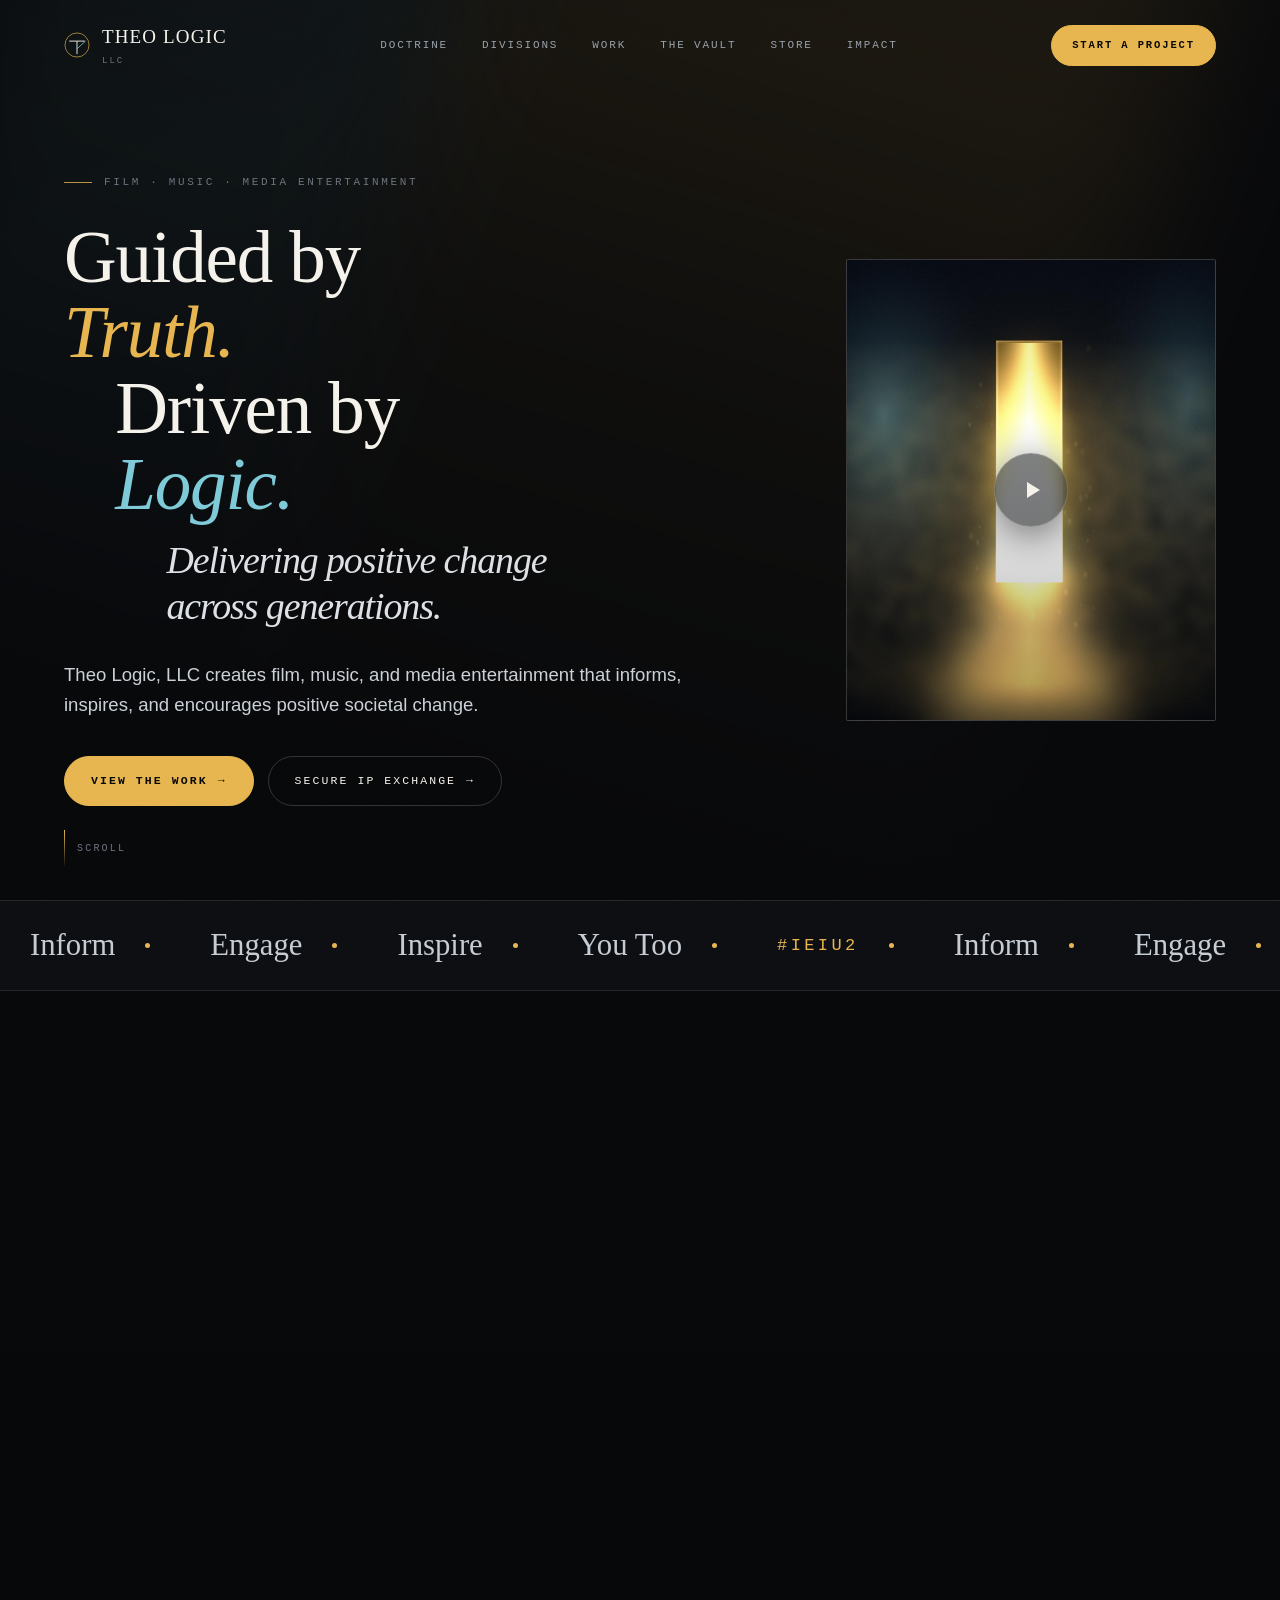
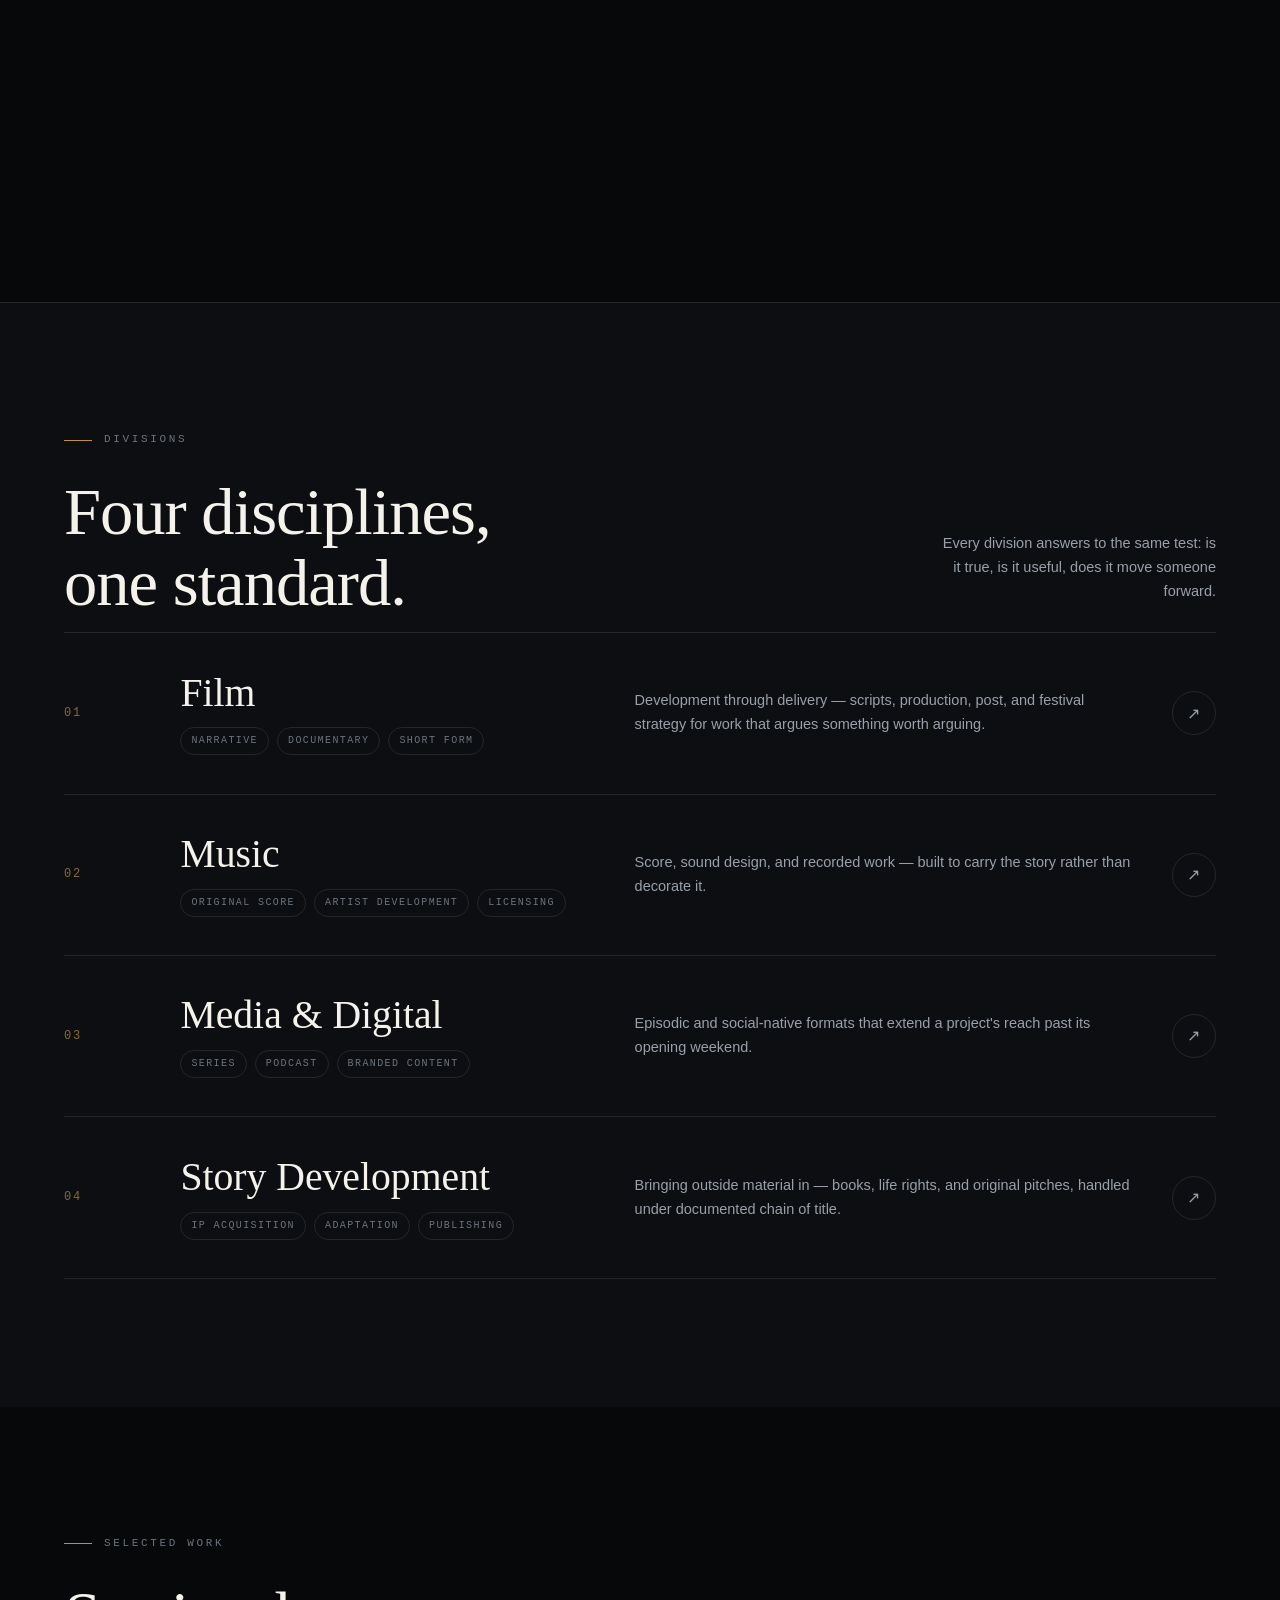
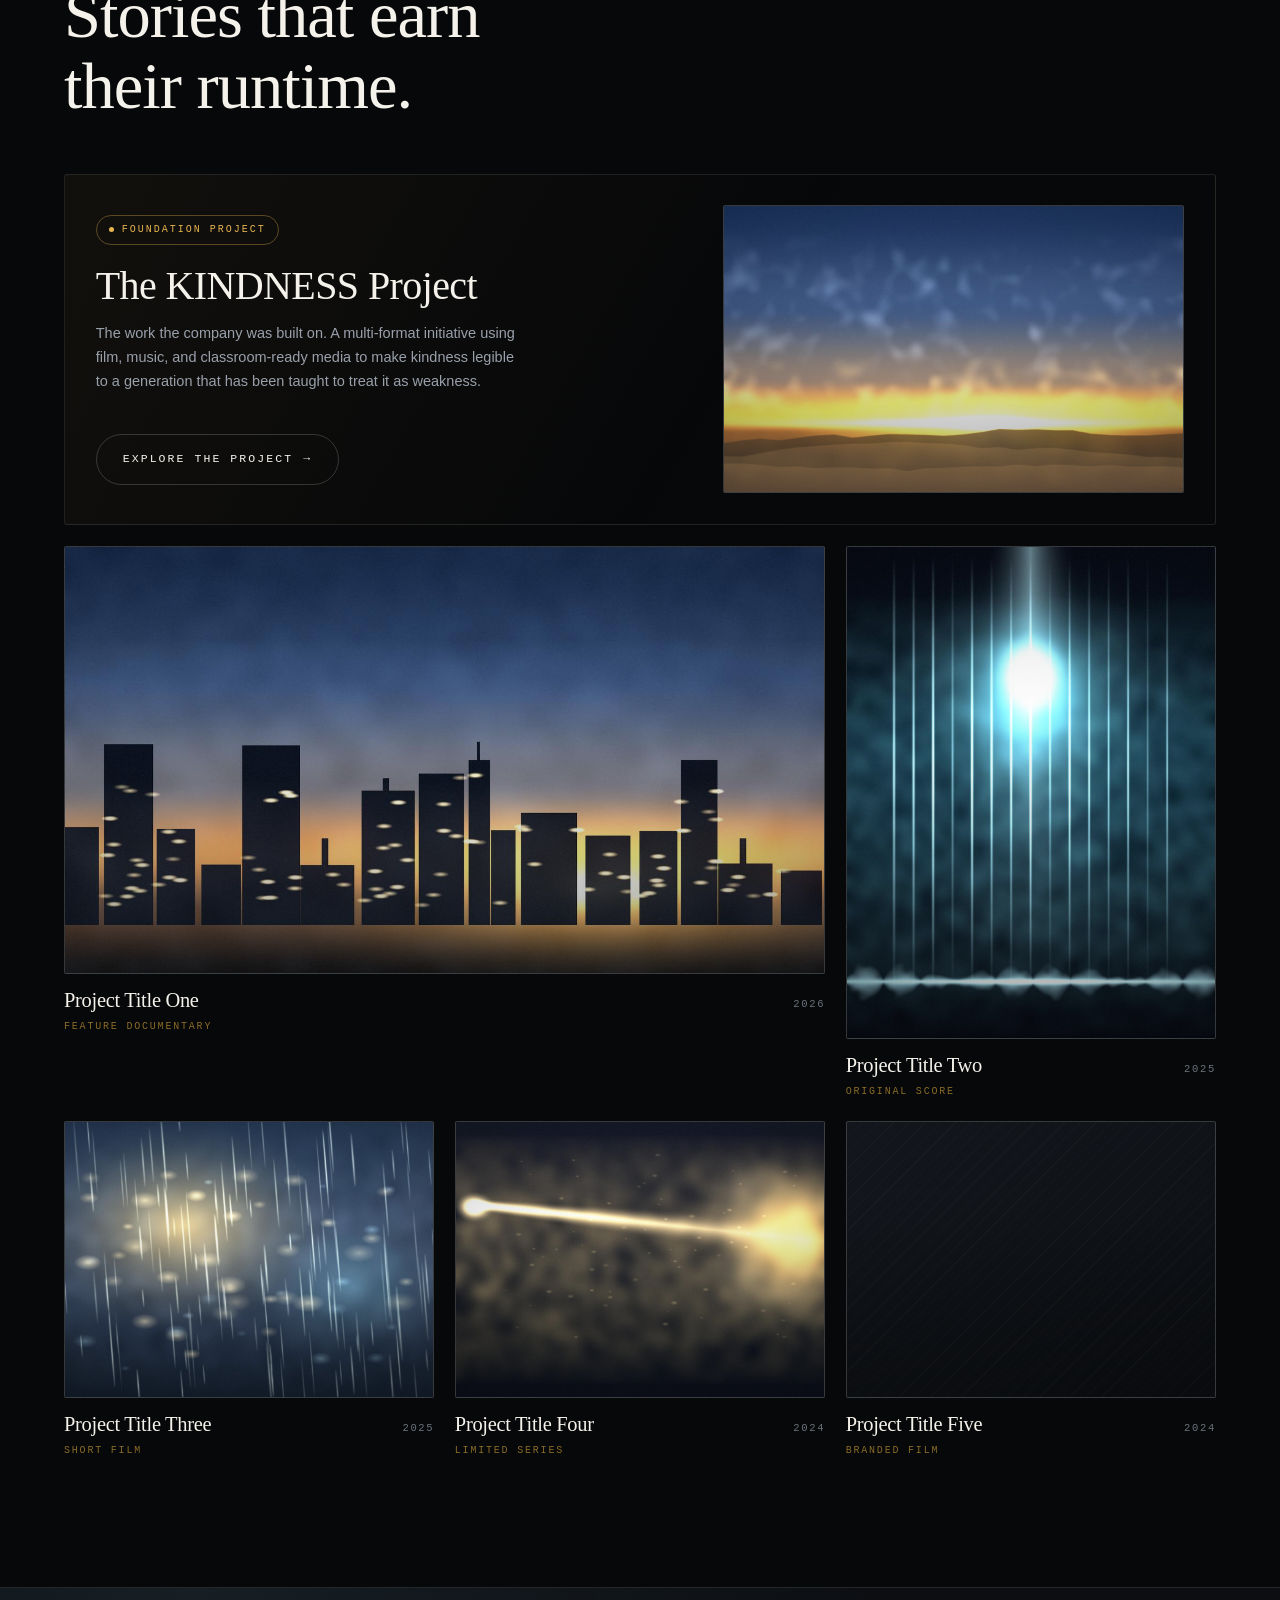
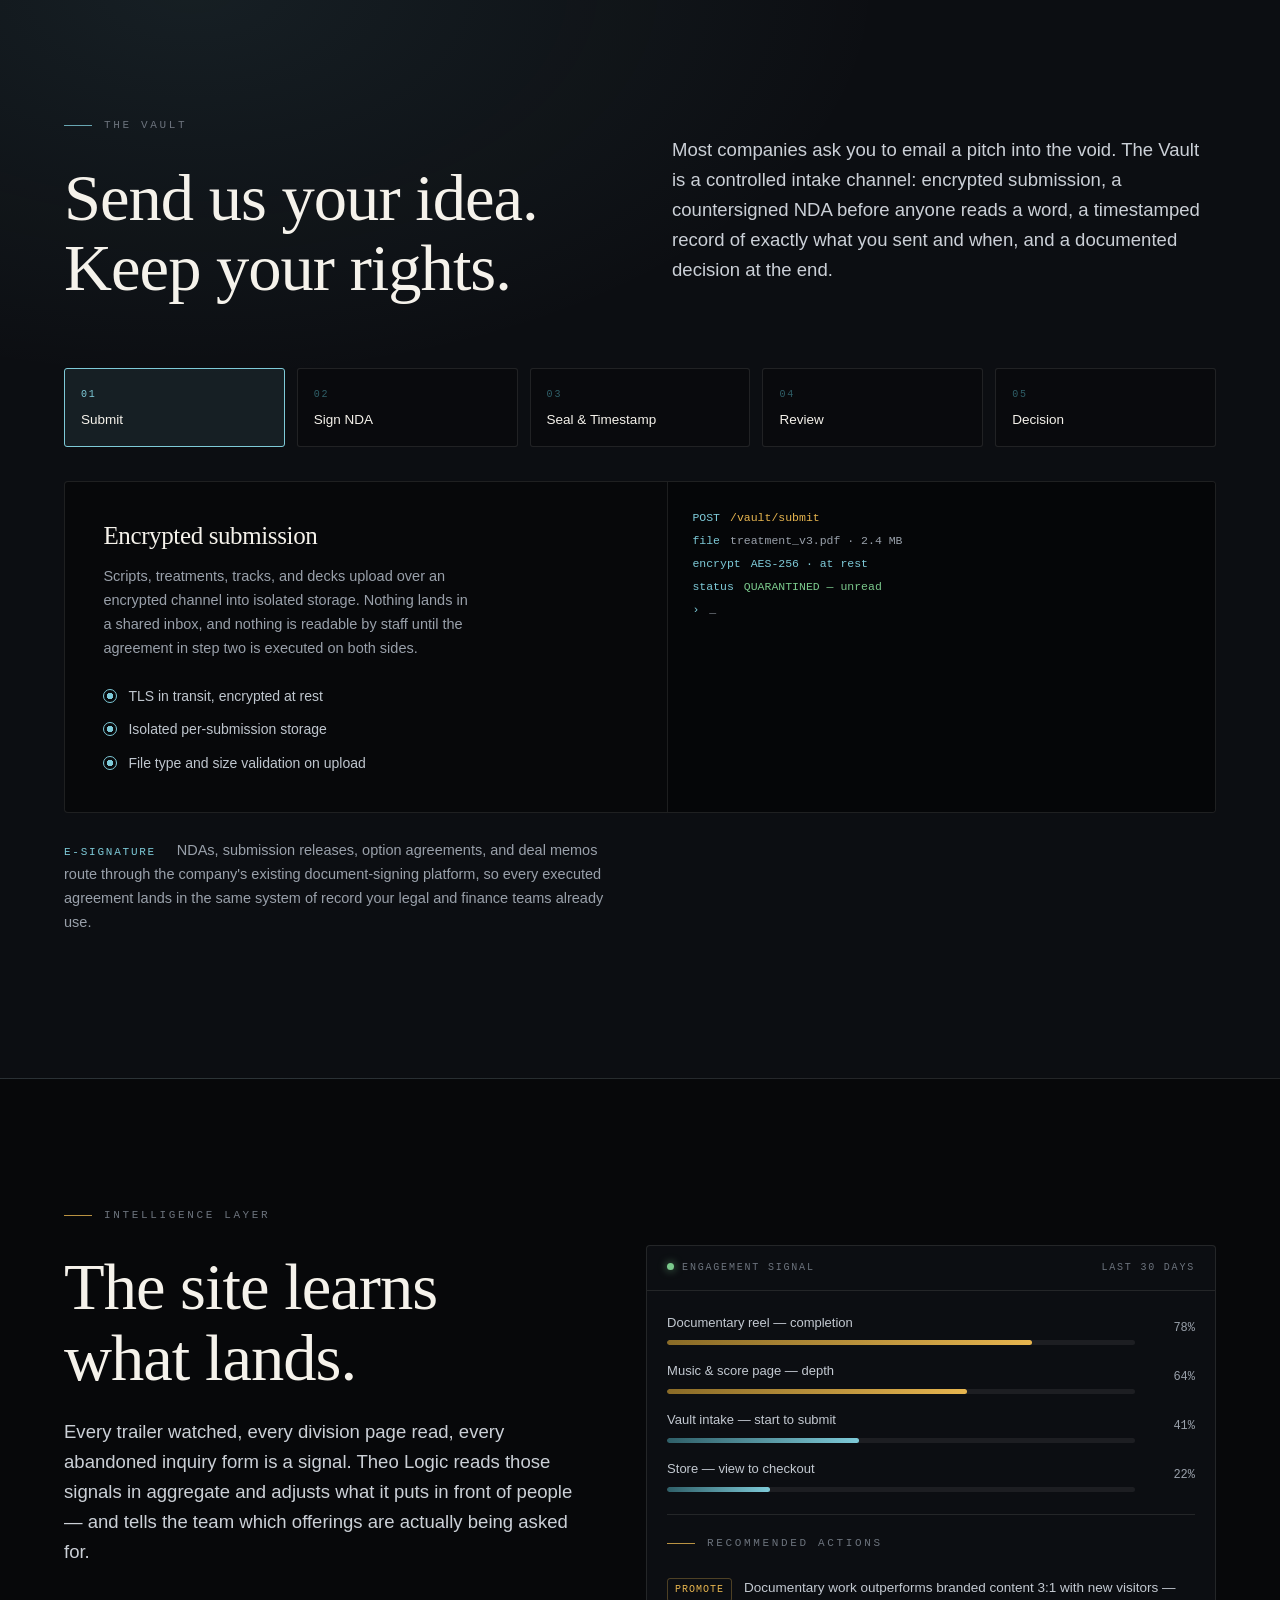
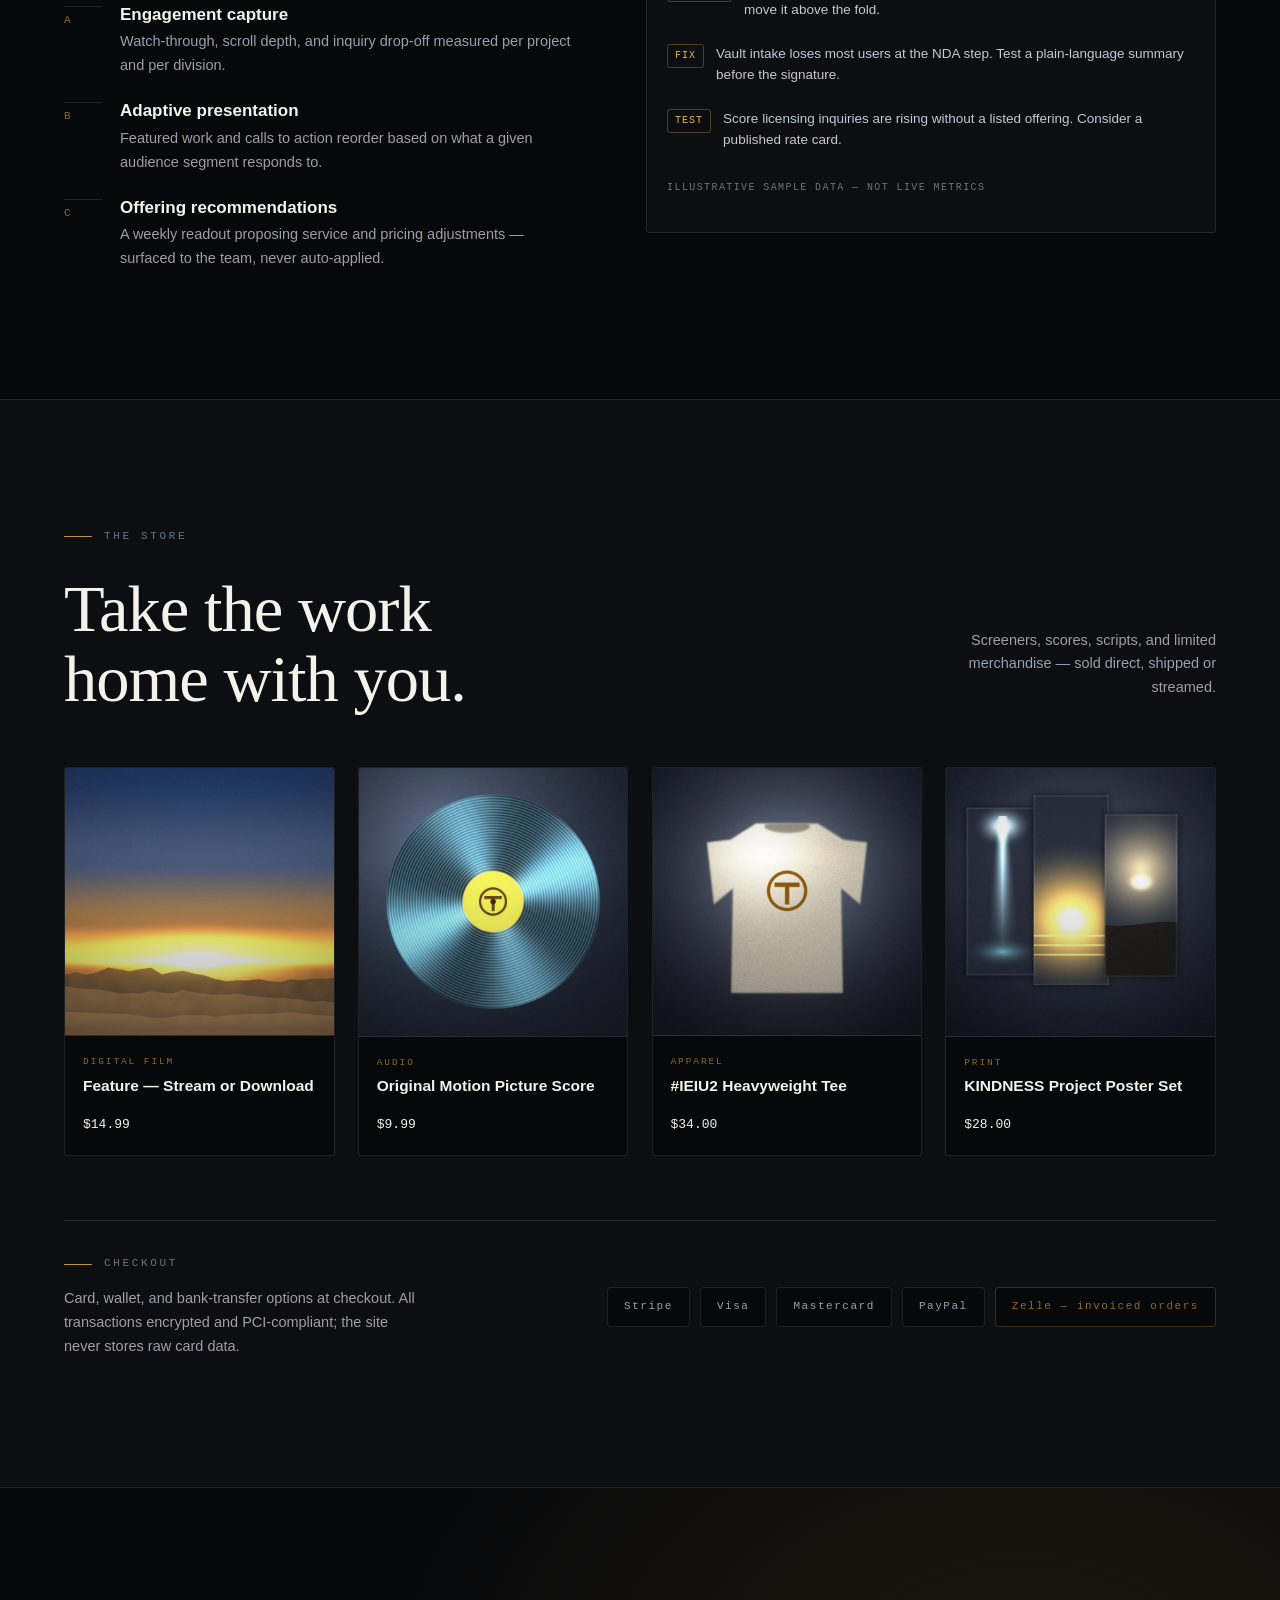
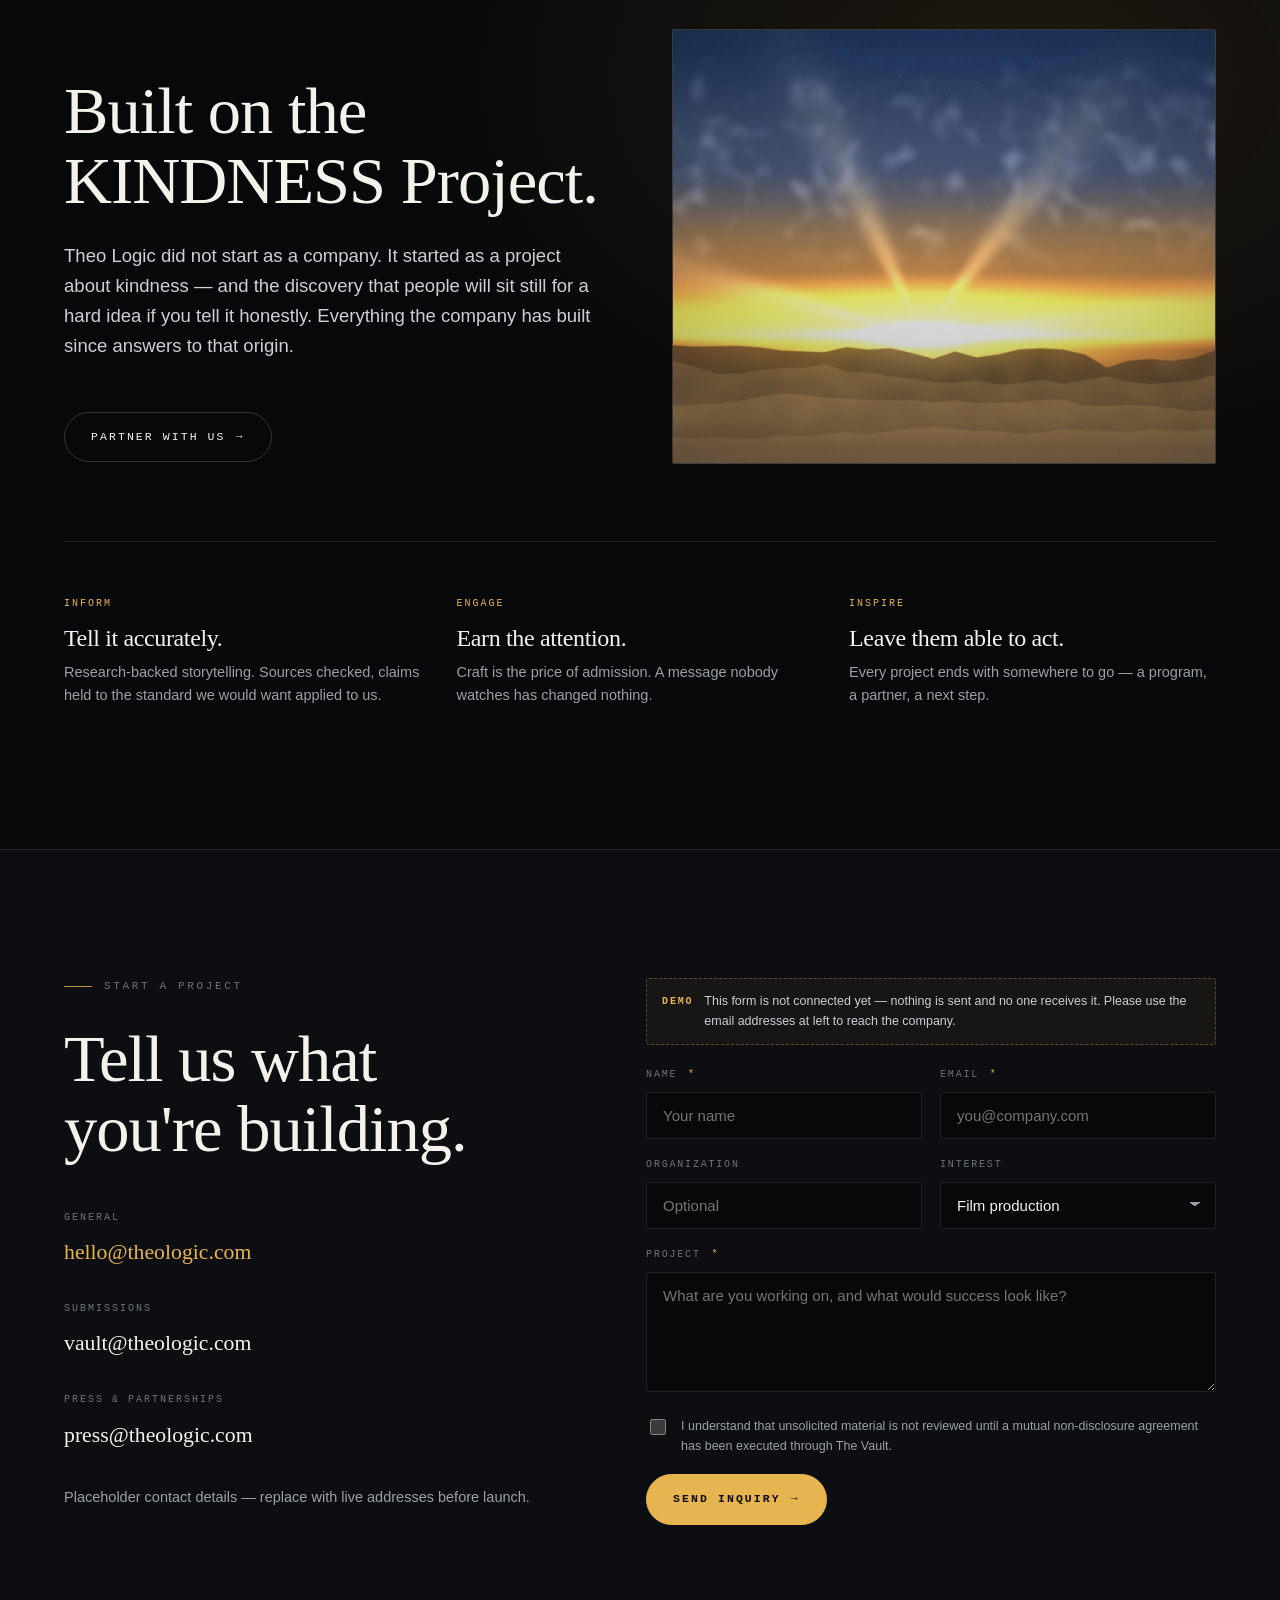
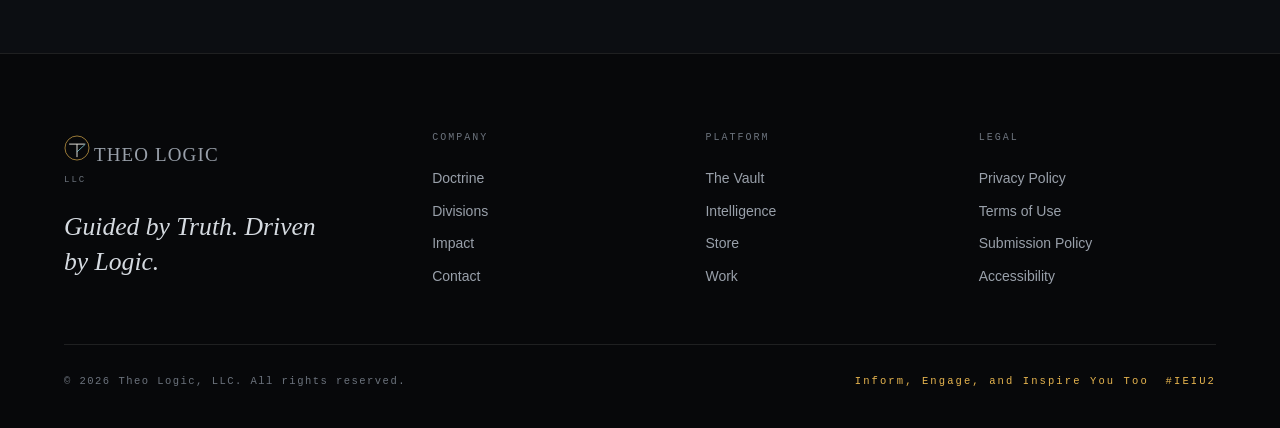
==== commit 072f469d: "Setup commit" ====
--- a/index.html
+++ b/index.html
@@ -1,497 +1,84 @@
 <!DOCTYPE html>
 <html lang="en">
 <head>
-<meta name="robots" content="noindex, nofollow">
 <meta charset="utf-8">
 <meta name="viewport" content="width=device-width, initial-scale=1">
+
 <title>Theo Logic, LLC — Guided by Truth. Driven by Logic.</title>
 <meta name="description" content="Theo Logic, LLC creates film, music, and media entertainment that informs, inspires, and encourages positive societal change.">
-<style>
-/* ============================================================
-   THEO LOGIC — design tokens
-   Concept: "The Frame and the Light"
-   Gold = Truth. Cyan = Logic. Near-black = the frame.
-   ============================================================ */
-:root{
-  --ink:      #07080A;
-  --ink-2:    #0C0E12;
-  --ink-3:    #12151A;
-  --ink-4:    #191D24;
-  --paper:    #F5F2EB;
-  --muted:    #99A0AA;
-  --muted-2:  #6C737D;
-  --line:     rgba(245,242,235,.10);
-  --line-2:   rgba(245,242,235,.18);
-
-  --truth:    #E7B54F;   /* Guided by Truth */
-  --truth-dim:#8A6B27;
-  --logic:    #7ECAD8;   /* Driven by Logic */
-  --logic-dim:#2F5F68;
-
-  --serif: "Didot","Bodoni 72","Playfair Display",Georgia,"Times New Roman",serif;
-  --sans: "Inter",-apple-system,BlinkMacSystemFont,"Segoe UI",Helvetica,Arial,sans-serif;
-  --mono: "SF Mono",ui-monospace,"JetBrains Mono","Roboto Mono",Menlo,Consolas,monospace;
-
-  --pad: clamp(20px, 5vw, 96px);
-  --maxw: 1360px;
-  --ease: cubic-bezier(.16,1,.3,1);
+<meta name="author" content="Theo Logic, LLC">
+<meta name="theme-color" content="#07080A">
+<meta name="color-scheme" content="dark">
+
+<!-- ============================================================
+     LAUNCH SWITCH — this page is currently UNLISTED
+     ------------------------------------------------------------
+     The robots meta below and the disallow-all /robots.txt keep this site out of
+     search results. To go live:
+       1. Delete the robots meta tag directly below.
+       2. Replace /robots.txt with an allow rule + sitemap reference.
+       3. Replace every https://www.theologic.com with the real domain
+          (canonical, og:url, og:image, twitter:image, JSON-LD, and the Sitemap
+          line in robots.txt). That domain is a PLACEHOLDER, not confirmed.
+       4. Add /sitemap.xml.
+     Full list in README.md → "Pre-launch checklist".
+     ============================================================ -->
+<meta name="robots" content="noindex, nofollow">
+
+<link rel="canonical" href="https://www.theologic.com/">
+
+<!-- Open Graph / social cards. og:image must be an absolute URL to resolve. -->
+<meta property="og:type" content="website">
+<meta property="og:site_name" content="Theo Logic, LLC">
+<meta property="og:title" content="Theo Logic, LLC — Guided by Truth. Driven by Logic.">
+<meta property="og:description" content="Film, music, and media entertainment that informs, inspires, and encourages positive societal change.">
+<meta property="og:url" content="https://www.theologic.com/">
+<meta property="og:image" content="https://www.theologic.com/assets/img/work/kindness-project-first-light.jpg">
+<meta property="og:image:alt" content="First light breaking on a cold horizon">
+<meta name="twitter:card" content="summary_large_image">
+<meta name="twitter:title" content="Theo Logic, LLC — Guided by Truth. Driven by Logic.">
+<meta name="twitter:description" content="Film, music, and media entertainment that informs, inspires, and encourages positive societal change.">
+<meta name="twitter:image" content="https://www.theologic.com/assets/img/work/kindness-project-first-light.jpg">
+
+<link rel="icon" href="assets/brand/favicon.svg" type="image/svg+xml">
+
+<link rel="stylesheet" href="assets/css/styles.css">
+<script src="assets/js/main.js" defer></script>
+
+<!-- Without JS, .reveal elements would stay at opacity:0 (blank page) and the
+     marquee track would render empty. Restore a readable static page instead. -->
+<noscript>
+  <style>
+    .reveal{opacity:1 !important; transform:none !important}
+    .marquee{display:none}
+    .progress{display:none}
+  </style>
+</noscript>
+
+<!-- Organization schema. Confirm details and add sameAs profiles before launch. -->
+<script type="application/ld+json">
+{
+  "@context": "https://schema.org",
+  "@type": "Organization",
+  "name": "Theo Logic, LLC",
+  "legalName": "Theo Logic, LLC",
+  "url": "https://www.theologic.com/",
+  "logo": "https://www.theologic.com/assets/brand/favicon.svg",
+  "slogan": "Guided by Truth. Driven by Logic.",
+  "description": "Theo Logic, LLC creates film, music, and media entertainment that informs, inspires, and encourages positive societal change.",
+  "email": "hello@theologic.com",
+  "knowsAbout": ["Film production", "Music and score", "Media and digital", "Story and IP development"]
 }
-
-*,*::before,*::after{box-sizing:border-box}
-html{scroll-behavior:smooth; -webkit-text-size-adjust:100%}
-body{
-  margin:0; background:var(--ink); color:var(--paper);
-  font-family:var(--sans); font-size:16px; line-height:1.6;
-  -webkit-font-smoothing:antialiased; overflow-x:hidden;
-}
-img{max-width:100%; display:block}
-a{color:inherit; text-decoration:none}
-button{font:inherit; color:inherit; background:none; border:0; cursor:pointer}
-
-/* ---------- film grain over everything ---------- */
-body::after{
-  content:""; position:fixed; inset:-50%; z-index:9999; pointer-events:none;
-  opacity:.05; mix-blend-mode:overlay;
-  background-image:url("data:image/svg+xml,%3Csvg xmlns='http://www.w3.org/2000/svg' width='220' height='220'%3E%3Cfilter id='n'%3E%3CfeTurbulence type='fractalNoise' baseFrequency='.85' numOctaves='3'/%3E%3C/filter%3E%3Crect width='100%25' height='100%25' filter='url(%23n)'/%3E%3C/svg%3E");
-  animation:grain 700ms steps(2,end) infinite;
-}
-@keyframes grain{
-  0%{transform:translate(0,0)} 25%{transform:translate(-2%,1%)}
-  50%{transform:translate(1%,-2%)} 75%{transform:translate(-1%,-1%)} 100%{transform:translate(0,0)}
-}
-
-
-.slot img{position:absolute; inset:0; width:100%; height:100%; object-fit:cover;
-  display:block; z-index:0; transition:transform 1.2s var(--ease), filter .6s var(--ease)}
-.slot > *:not(img){position:relative; z-index:2}
-.slot::after{content:""; position:absolute; inset:0; z-index:1; pointer-events:none;
-  background:linear-gradient(180deg, rgba(7,8,10,.10), transparent 34%, rgba(7,8,10,.34));
-  opacity:.9}
-.card:hover .slot img,.prod:hover .slot img{transform:scale(1.04)}
-.reel:hover img{filter:brightness(1.06)}
-.reel .play{background:rgba(7,8,10,.62); box-shadow:0 10px 34px rgba(0,0,0,.45)}
-.reel img{object-position:center 70%}
-
-/* ---------- shared ---------- */
-.wrap{max-width:var(--maxw); margin:0 auto; padding-left:var(--pad); padding-right:var(--pad)}
-section{position:relative}
-
-.eyebrow{
-  font-family:var(--mono); font-size:11px; letter-spacing:.24em; text-transform:uppercase;
-  color:var(--muted-2); display:flex; align-items:center; gap:12px; margin:0 0 28px;
-}
-.eyebrow::before{content:""; width:28px; height:1px; background:var(--truth); opacity:.8}
-.eyebrow.cool::before{background:var(--logic)}
-
-h1,h2,h3,h4{font-family:var(--serif); font-weight:400; letter-spacing:-.015em; line-height:1.04; margin:0}
-.h-display{font-size:clamp(38px,5.7vw,82px)}
-.h-1{font-size:clamp(32px,5.2vw,68px); line-height:1.06}
-.h-2{font-size:clamp(24px,3.2vw,40px)}
-.h-3{font-size:clamp(19px,2vw,25px); line-height:1.2}
-.lede{font-size:clamp(17px,1.45vw,21px); line-height:1.62; color:#CBD0D7; max-width:62ch}
-.small{font-size:14.5px; color:var(--muted); line-height:1.65}
-.gold{color:var(--truth)} .cyan{color:var(--logic)}
-.ital{font-style:italic}
-
-.reveal{opacity:0; transform:translateY(26px); transition:opacity 1s var(--ease), transform 1s var(--ease)}
-.reveal.in{opacity:1; transform:none}
-.reveal[data-d="1"]{transition-delay:.09s} .reveal[data-d="2"]{transition-delay:.18s}
-.reveal[data-d="3"]{transition-delay:.27s} .reveal[data-d="4"]{transition-delay:.36s}
-
-.rule{height:1px; background:var(--line); border:0; margin:0}
-
-/* placeholder frames — intentionally drawn as wireframe slots */
-.slot{
-  position:relative; border:1px solid var(--line-2); border-radius:2px; overflow:hidden;
-  background:
-    repeating-linear-gradient(135deg, rgba(245,242,235,.028) 0 1px, transparent 1px 11px),
-    linear-gradient(160deg,#14181E,#0A0C0F);
-  display:flex; align-items:center; justify-content:center;
-}
-.slot-tag{
-  font-family:var(--mono); font-size:10px; letter-spacing:.2em; text-transform:uppercase;
-  color:var(--muted-2); border:1px solid var(--line); padding:6px 10px; border-radius:100px;
-  background:rgba(7,8,10,.6); backdrop-filter:blur(4px);
-}
-
-/* buttons */
-.btn{
-  display:inline-flex; align-items:center; gap:10px; padding:15px 26px; border-radius:100px;
-  font-family:var(--mono); font-size:11.5px; letter-spacing:.18em; text-transform:uppercase;
-  border:1px solid var(--line-2); transition:.45s var(--ease); white-space:nowrap;
-}
-.btn:hover{border-color:var(--truth); color:var(--truth); transform:translateY(-2px)}
-.btn-solid{background:var(--truth); color:#0A0906; border-color:var(--truth); font-weight:600}
-.btn-solid:hover{background:#F2C765; border-color:#F2C765; color:#0A0906}
-.btn .ar{transition:transform .45s var(--ease)}
-.btn:hover .ar{transform:translateX(4px)}
-
-/* ============================================================
-   NAV
-   ============================================================ */
-.progress{position:fixed; top:0; left:0; height:2px; width:0; z-index:200;
-  background:linear-gradient(90deg,var(--truth),var(--logic)); transition:width .1s linear}
-nav{
-  position:fixed; top:0; left:0; right:0; z-index:150;
-  display:flex; align-items:center; justify-content:space-between;
-  padding:22px var(--pad); transition:.5s var(--ease);
-  border-bottom:1px solid transparent;
-}
-nav.stuck{background:rgba(7,8,10,.82); backdrop-filter:blur(16px) saturate(1.2);
-  border-bottom-color:var(--line); padding-top:14px; padding-bottom:14px}
-.brand{display:flex; align-items:center; gap:12px}
-.mark{width:26px; height:26px; flex:none}
-.brand-txt{font-family:var(--serif); font-size:19px; letter-spacing:.06em}
-.brand-txt small{font-family:var(--mono); font-size:9px; letter-spacing:.22em; color:var(--muted-2);
-  display:block; margin-top:2px}
-.navlinks{display:flex; gap:34px; align-items:center}
-.navlinks a{font-family:var(--mono); font-size:11px; letter-spacing:.17em; text-transform:uppercase;
-  color:var(--muted); transition:.3s; position:relative; padding:4px 0}
-.navlinks a::after{content:""; position:absolute; left:0; bottom:0; height:1px; width:0;
-  background:var(--truth); transition:width .4s var(--ease)}
-.navlinks a:hover{color:var(--paper)} .navlinks a:hover::after{width:100%}
-.nav-cta{padding:11px 20px; font-size:10.5px}
-.burger{display:none; width:34px; height:34px; position:relative; z-index:160}
-.burger i{position:absolute; left:5px; right:5px; height:1.5px; background:var(--paper); transition:.4s var(--ease)}
-.burger i:nth-child(1){top:12px} .burger i:nth-child(2){top:20px}
-body.menu .burger i:nth-child(1){transform:translateY(4px) rotate(45deg)}
-body.menu .burger i:nth-child(2){transform:translateY(-4px) rotate(-45deg)}
-.mobile-menu{
-  position:fixed; inset:0; z-index:155; background:rgba(7,8,10,.97); backdrop-filter:blur(20px);
-  display:flex; flex-direction:column; justify-content:center; gap:8px; padding:0 var(--pad);
-  opacity:0; pointer-events:none; transition:.5s var(--ease);
-}
-body.menu .mobile-menu{opacity:1; pointer-events:auto}
-.mobile-menu a{font-family:var(--serif); font-size:clamp(30px,8vw,52px); padding:10px 0;
-  border-bottom:1px solid var(--line)}
-.mobile-menu a:last-of-type{border:0}
-
-/* ============================================================
-   HERO
-   ============================================================ */
-.hero{min-height:100svh; display:flex; align-items:center; padding:150px 0 70px; overflow:hidden}
-.shaft{
-  position:absolute; top:-40%; left:44%; width:58vw; height:190%;
-  background:linear-gradient(180deg, rgba(231,181,79,.16), rgba(231,181,79,.03) 45%, transparent 72%);
-  filter:blur(70px); transform:rotate(17deg); transform-origin:top center;
-  pointer-events:none; animation:sway 16s ease-in-out infinite alternate;
-}
-.shaft.two{left:8%; width:34vw;
-  background:linear-gradient(180deg, rgba(126,202,216,.11), transparent 62%);
-  animation-duration:22s; animation-direction:alternate-reverse}
-@keyframes sway{from{transform:rotate(15deg) translateX(-2%)} to{transform:rotate(21deg) translateX(4%)}}
-.vignette{position:absolute; inset:0; pointer-events:none;
-  background:radial-gradient(120% 85% at 50% 42%, transparent 42%, rgba(7,8,10,.72) 100%)}
-
-.hero-grid{position:relative; z-index:2; display:grid; grid-template-columns:1.32fr .68fr;
-  gap:clamp(36px,5vw,80px); align-items:center; width:100%}
-.hero h1{margin:0 0 30px}
-.hero h1 span{display:block}
-.hero h1 .l2{padding-left:clamp(0px,4vw,72px)}
-.hero h1 .l3{font-size:.52em; font-style:italic; color:#DDE1E6; margin-top:14px; line-height:1.22;
-  padding-left:clamp(0px,8vw,140px)}
-.hero-meta{display:flex; flex-wrap:wrap; gap:14px; margin-top:36px; align-items:center}
-.scrollcue{position:absolute; bottom:32px; left:var(--pad); display:flex; align-items:center; gap:12px;
-  font-family:var(--mono); font-size:10px; letter-spacing:.22em; color:var(--muted-2); text-transform:uppercase}
-.scrollcue .bar{width:1px; height:38px; background:linear-gradient(var(--truth),transparent);
-  animation:drop 2.4s ease-in-out infinite}
-@keyframes drop{0%,100%{opacity:.25; transform:scaleY(.5); transform-origin:top}
-  50%{opacity:1; transform:scaleY(1); transform-origin:top}}
-
-.reel{aspect-ratio:4/5; min-height:340px}
-.reel .play{
-  width:74px; height:74px; border-radius:50%; border:1px solid var(--line-2);
-  display:grid; place-items:center; background:rgba(7,8,10,.5); backdrop-filter:blur(6px);
-  transition:.5s var(--ease);
-}
-.reel:hover .play{border-color:var(--truth); transform:scale(1.08)}
-.reel .play::before{content:""; border-left:13px solid var(--paper);
-  border-top:8px solid transparent; border-bottom:8px solid transparent; margin-left:4px}
-.reel .cap{position:absolute; left:16px; bottom:16px}
-
-/* ---------- marquee ---------- */
-.marquee{border-top:1px solid var(--line); border-bottom:1px solid var(--line);
-  padding:20px 0; overflow:hidden; background:var(--ink-2)}
-.marquee-track{display:flex; gap:0; width:max-content; animation:slide 38s linear infinite}
-.marquee:hover .marquee-track{animation-play-state:paused}
-@keyframes slide{to{transform:translateX(-50%)}}
-.marquee-item{font-family:var(--serif); font-size:clamp(20px,2.4vw,32px); padding:0 30px;
-  display:flex; align-items:center; gap:30px; white-space:nowrap; color:#C6CCD3}
-.marquee-item i{width:5px; height:5px; border-radius:50%; background:var(--truth); flex:none}
-.marquee-item.tag{color:var(--truth); font-family:var(--mono); font-size:clamp(13px,1.4vw,17px);
-  letter-spacing:.2em}
-
-/* ============================================================
-   MISSION / VISION
-   ============================================================ */
-.doctrine{padding:clamp(90px,12vw,170px) 0}
-.doctrine-grid{display:grid; grid-template-columns:1fr 1.35fr; gap:clamp(36px,6vw,90px)}
-.stack{display:flex; flex-direction:column; gap:56px}
-.creed{border-left:1px solid var(--line); padding-left:clamp(20px,3vw,40px); position:relative}
-.creed::before{content:""; position:absolute; left:-1px; top:0; width:1px; height:44px; background:var(--truth)}
-.creed h3{margin-bottom:16px}
-.creed p{margin:0; font-size:clamp(16px,1.35vw,19px); line-height:1.68; color:#C3C9D1}
-.motto-card{
-  border:1px solid var(--line); border-radius:3px; padding:clamp(28px,3.4vw,48px);
-  background:linear-gradient(155deg,rgba(231,181,79,.07),rgba(126,202,216,.04) 55%, transparent);
-  position:relative; overflow:hidden;
-}
-.motto-card::after{content:""; position:absolute; right:-70px; top:-70px; width:220px; height:220px;
-  border-radius:50%; background:radial-gradient(circle,rgba(231,181,79,.16),transparent 70%)}
-.motto-card blockquote{margin:0; font-family:var(--serif); font-style:italic;
-  font-size:clamp(21px,2.5vw,33px); line-height:1.3; position:relative; z-index:1}
-
-/* ============================================================
-   DIVISIONS
-   ============================================================ */
-.divisions{padding:clamp(80px,10vw,140px) 0; background:var(--ink-2); border-top:1px solid var(--line)}
-.div-head{display:flex; justify-content:space-between; align-items:flex-end; gap:30px; margin-bottom:14px}
-.div-row{
-  display:grid; grid-template-columns:78px minmax(0,1.25fr) minmax(0,1.5fr) auto; gap:clamp(16px,3vw,44px);
-  align-items:center; padding:clamp(26px,3vw,40px) 0; border-bottom:1px solid var(--line);
-  transition:.55s var(--ease); position:relative;
-}
-.div-row::before{content:""; position:absolute; left:calc(var(--pad) * -1); right:calc(var(--pad) * -1);
-  top:0; bottom:0; background:linear-gradient(90deg,rgba(231,181,79,.07),transparent 65%);
-  opacity:0; transition:.55s var(--ease); pointer-events:none}
-.div-row:hover::before{opacity:1}
-.div-row:hover{padding-left:16px}
-.div-row:first-of-type{border-top:1px solid var(--line)}
-.div-num{font-family:var(--mono); font-size:12px; letter-spacing:.16em; color:var(--truth-dim); transition:.5s}
-.div-row:hover .div-num{color:var(--truth)}
-.div-title{font-family:var(--serif); font-size:clamp(24px,3.1vw,42px); line-height:1.1}
-.div-tags{display:flex; flex-wrap:wrap; gap:8px; margin-top:12px}
-.div-tags span{font-family:var(--mono); font-size:10px; letter-spacing:.14em; text-transform:uppercase;
-  color:var(--muted-2); border:1px solid var(--line); padding:5px 10px; border-radius:100px}
-.div-arrow{width:44px; height:44px; border-radius:50%; border:1px solid var(--line);
-  display:grid; place-items:center; color:var(--muted); transition:.5s var(--ease); flex:none}
-.div-row:hover .div-arrow{background:var(--truth); border-color:var(--truth); color:#0A0906; transform:rotate(-45deg)}
-
-/* ============================================================
-   WORK
-   ============================================================ */
-.work{padding:clamp(80px,10vw,150px) 0}
-.work-grid{display:grid; grid-template-columns:repeat(12,1fr); gap:clamp(14px,1.6vw,24px);
-  margin-top:52px; align-items:start}
-.card{position:relative; transition:.6s var(--ease)}
-.card .slot{aspect-ratio:4/3; width:100%}
-.card.tall .slot{aspect-ratio:3/4}
-.card.wide .slot{aspect-ratio:16/9}
-.card:hover{transform:translateY(-6px)}
-.card:hover .slot{border-color:var(--line-2)}
-.card-meta{display:flex; justify-content:space-between; align-items:baseline; gap:16px; padding-top:16px}
-.card-meta h4{font-size:clamp(17px,1.6vw,22px)}
-.card-meta .yr{font-family:var(--mono); font-size:10.5px; letter-spacing:.16em; color:var(--muted-2)}
-.card-kind{font-family:var(--mono); font-size:10px; letter-spacing:.18em; text-transform:uppercase;
-  color:var(--truth-dim); margin-top:6px}
-.c8{grid-column:span 8} .c4{grid-column:span 4} .c6{grid-column:span 6} .c12{grid-column:span 12}
-
-.feature{
-  grid-column:span 12; display:grid; grid-template-columns:1.25fr 1fr; gap:clamp(24px,4vw,60px);
-  align-items:center; border:1px solid var(--line); border-radius:3px; padding:clamp(20px,2.4vw,34px);
-  background:linear-gradient(120deg,rgba(231,181,79,.05),transparent 60%);
-}
-.feature .slot{aspect-ratio:16/10}
-.badge{display:inline-flex; align-items:center; gap:8px; font-family:var(--mono); font-size:10px;
-  letter-spacing:.2em; text-transform:uppercase; color:var(--truth); border:1px solid rgba(231,181,79,.35);
-  padding:6px 12px; border-radius:100px; margin-bottom:20px}
-.badge i{width:5px; height:5px; border-radius:50%; background:var(--truth);
-  box-shadow:0 0 0 0 rgba(231,181,79,.6); animation:pulse 2.4s infinite}
-@keyframes pulse{70%{box-shadow:0 0 0 9px rgba(231,181,79,0)} 100%{box-shadow:0 0 0 0 rgba(231,181,79,0)}}
-
-/* ============================================================
-   THE VAULT — secure IP exchange  (cool / instrument panel)
-   ============================================================ */
-.vault{padding:clamp(80px,10vw,150px) 0; background:
-  radial-gradient(90% 60% at 15% 0%, rgba(126,202,216,.09), transparent 60%), var(--ink-2);
-  border-top:1px solid var(--line); border-bottom:1px solid var(--line)}
-.vault-top{display:grid; grid-template-columns:1fr 1fr; gap:clamp(30px,5vw,80px); align-items:end;
-  margin-bottom:clamp(44px,5vw,72px)}
-.flow{display:grid; grid-template-columns:repeat(5,1fr); gap:12px; margin-bottom:34px}
-.step{
-  text-align:left; border:1px solid var(--line); border-radius:3px; padding:18px 16px;
-  background:rgba(7,8,10,.45); transition:.45s var(--ease); position:relative;
-}
-.step:hover{border-color:var(--line-2)}
-.step.on{border-color:var(--logic); background:rgba(126,202,216,.09)}
-.step .n{display:block; font-family:var(--mono); font-size:10px; letter-spacing:.18em; color:var(--logic-dim)}
-.step.on .n{color:var(--logic)}
-.step .t{display:block; font-family:var(--sans); font-size:13.5px; font-weight:500; margin-top:8px; line-height:1.3}
-.panel{
-  border:1px solid var(--line); border-radius:4px; background:var(--ink); overflow:hidden;
-  display:grid; grid-template-columns:1.1fr 1fr; min-height:300px;
-}
-.panel-body{padding:clamp(24px,3vw,42px)}
-.panel-body h3{margin-bottom:14px}
-.panel-body .small{max-width:46ch}
-.checks{list-style:none; margin:24px 0 0; padding:0; display:grid; gap:11px}
-.checks li{display:flex; gap:11px; font-size:14px; color:#BFC6CE; align-items:flex-start}
-.checks li::before{content:""; width:14px; height:14px; margin-top:4px; flex:none; border-radius:50%;
-  border:1px solid var(--logic); background:radial-gradient(circle,var(--logic) 0 3px, transparent 3px)}
-.term{
-  border-left:1px solid var(--line); background:#050608; padding:24px; font-family:var(--mono);
-  font-size:11.5px; line-height:2; color:var(--muted); overflow:hidden;
-}
-.term .k{color:var(--logic)} .term .g{color:var(--truth)} .term .ok{color:#7BC98C}
-.term .row{display:flex; gap:10px; opacity:0; animation:typein .5s var(--ease) forwards}
-.term .row:nth-child(1){animation-delay:.05s} .term .row:nth-child(2){animation-delay:.18s}
-.term .row:nth-child(3){animation-delay:.31s} .term .row:nth-child(4){animation-delay:.44s}
-.term .row:nth-child(5){animation-delay:.57s} .term .row:nth-child(6){animation-delay:.7s}
-.term .row:nth-child(7){animation-delay:.83s}
-@keyframes typein{from{opacity:0; transform:translateX(-8px)} to{opacity:1; transform:none}}
-
-/* ============================================================
-   INTELLIGENCE
-   ============================================================ */
-.intel{padding:clamp(80px,10vw,150px) 0}
-.intel-grid{display:grid; grid-template-columns:1fr 1.1fr; gap:clamp(34px,5vw,80px); align-items:center}
-.dash{border:1px solid var(--line); border-radius:4px; background:var(--ink-2); overflow:hidden}
-.dash-hd{display:flex; justify-content:space-between; align-items:center; padding:14px 20px;
-  border-bottom:1px solid var(--line); font-family:var(--mono); font-size:10px; letter-spacing:.18em;
-  text-transform:uppercase; color:var(--muted-2)}
-.dot{width:7px; height:7px; border-radius:50%; background:#7BC98C; display:inline-block; margin-right:8px;
-  box-shadow:0 0 8px rgba(123,201,140,.7)}
-.dash-body{padding:22px 20px 26px}
-.bar-row{display:grid; grid-template-columns:1fr 46px; gap:14px; align-items:center; margin-bottom:16px}
-.bar-row .lb{font-size:13px; color:#C3C9D1; margin-bottom:7px}
-.track{height:5px; border-radius:100px; background:rgba(245,242,235,.07); overflow:hidden}
-.fill{height:100%; border-radius:100px; width:0; transition:width 1.5s var(--ease);
-  background:linear-gradient(90deg,var(--truth-dim),var(--truth))}
-.fill.c{background:linear-gradient(90deg,var(--logic-dim),var(--logic))}
-.pct{font-family:var(--mono); font-size:12px; color:var(--muted); text-align:right}
-.rec{margin-top:22px; border-top:1px solid var(--line); padding-top:20px}
-.rec-item{display:flex; gap:12px; align-items:flex-start; padding:11px 0; font-size:13.5px; color:#C3C9D1}
-.rec-item .ic{font-family:var(--mono); font-size:10px; letter-spacing:.1em; color:var(--truth);
-  border:1px solid rgba(231,181,79,.3); border-radius:3px; padding:3px 7px; flex:none; margin-top:1px}
-.disclaimer{font-family:var(--mono); font-size:10px; letter-spacing:.14em; text-transform:uppercase;
-  color:var(--muted-2); margin-top:18px}
-.feat-list{display:grid; gap:24px; margin-top:38px}
-.feat{display:grid; grid-template-columns:38px 1fr; gap:18px}
-.feat .idx{font-family:var(--mono); font-size:11px; color:var(--truth-dim); letter-spacing:.14em;
-  padding-top:5px; border-top:1px solid var(--line)}
-.feat h4{font-size:17px; font-family:var(--sans); font-weight:600; letter-spacing:0; margin-bottom:7px}
-
-/* ============================================================
-   STORE
-   ============================================================ */
-.store{padding:clamp(80px,10vw,150px) 0; background:var(--ink-2); border-top:1px solid var(--line)}
-.prods{display:grid; grid-template-columns:repeat(4,1fr); gap:clamp(14px,1.8vw,26px); margin-top:52px}
-.prod{border:1px solid var(--line); border-radius:3px; overflow:hidden; transition:.55s var(--ease);
-  background:var(--ink); display:flex; flex-direction:column}
-.prod:hover{transform:translateY(-6px); border-color:var(--line-2)}
-.prod .slot{aspect-ratio:1; border:0; border-bottom:1px solid var(--line); border-radius:0}
-.prod-info{padding:18px 18px 20px; display:flex; flex-direction:column; gap:6px; flex:1}
-.prod-info .kind{font-family:var(--mono); font-size:9.5px; letter-spacing:.2em; text-transform:uppercase;
-  color:var(--truth-dim)}
-.prod-info h4{font-family:var(--sans); font-weight:600; font-size:15.5px; letter-spacing:0; line-height:1.35}
-.prod-info .pr{font-family:var(--mono); font-size:13px; color:var(--paper); margin-top:auto; padding-top:12px}
-.pay{margin-top:clamp(44px,5vw,70px); border-top:1px solid var(--line); padding-top:34px;
-  display:flex; flex-wrap:wrap; gap:26px; align-items:center; justify-content:space-between}
-.pay-chips{display:flex; flex-wrap:wrap; gap:10px}
-.chip{font-family:var(--mono); font-size:11px; letter-spacing:.14em; color:var(--muted);
-  border:1px solid var(--line); border-radius:4px; padding:10px 16px; background:var(--ink);
-  transition:.4s var(--ease)}
-.chip:hover{border-color:var(--line-2); color:var(--paper)}
-.chip.note{color:var(--truth-dim); border-color:rgba(231,181,79,.22)}
-
-/* ============================================================
-   IMPACT / KINDNESS
-   ============================================================ */
-.impact{padding:clamp(90px,11vw,160px) 0; background:
-  radial-gradient(80% 70% at 80% 20%, rgba(231,181,79,.10), transparent 62%), var(--ink);
-  border-top:1px solid var(--line)}
-.impact-grid{display:grid; grid-template-columns:1fr 1fr; gap:clamp(34px,5vw,80px); align-items:center}
-.impact .slot{aspect-ratio:5/4}
-.pillars{display:grid; grid-template-columns:repeat(3,1fr); gap:clamp(16px,2vw,30px);
-  margin-top:clamp(48px,6vw,80px); border-top:1px solid var(--line); padding-top:44px}
-.pillar h4{font-family:var(--serif); font-size:clamp(19px,1.9vw,24px); margin-bottom:10px}
-.pillar .k{font-family:var(--mono); font-size:10px; letter-spacing:.2em; color:var(--truth);
-  text-transform:uppercase; margin-bottom:14px}
-
-/* ============================================================
-   CONTACT + FOOTER
-   ============================================================ */
-.contact{padding:clamp(80px,10vw,150px) 0; background:var(--ink-2); border-top:1px solid var(--line)}
-.contact-grid{display:grid; grid-template-columns:1fr 1.1fr; gap:clamp(36px,5vw,80px)}
-form{display:grid; gap:18px}
-.f2{display:grid; grid-template-columns:1fr 1fr; gap:18px}
-label{font-family:var(--mono); font-size:10px; letter-spacing:.18em; text-transform:uppercase;
-  color:var(--muted-2); display:block; margin-bottom:9px}
-input,select,textarea{
-  width:100%; background:var(--ink); border:1px solid var(--line); border-radius:3px;
-  padding:14px 16px; color:var(--paper); font-family:var(--sans); font-size:15px; transition:.35s;
-}
-input:focus,select:focus,textarea:focus{outline:none; border-color:var(--truth);
-  box-shadow:0 0 0 3px rgba(231,181,79,.08)}
-textarea{resize:vertical; min-height:120px}
-select{appearance:none; background-image:linear-gradient(45deg,transparent 50%,var(--muted) 50%),
-  linear-gradient(135deg,var(--muted) 50%,transparent 50%);
-  background-position:calc(100% - 20px) calc(1.25em), calc(100% - 15px) calc(1.25em);
-  background-size:5px 5px, 5px 5px; background-repeat:no-repeat}
-.consent{display:flex; gap:12px; align-items:flex-start; font-family:var(--sans); font-size:12.5px;
-  letter-spacing:0; text-transform:none; color:var(--muted); line-height:1.55; margin:0}
-.consent input{width:16px; height:16px; margin-top:2px; flex:none; accent-color:var(--truth)}
-.contact-info{display:grid; gap:34px; align-content:start}
-.ci h4{font-family:var(--mono); font-size:10px; letter-spacing:.2em; text-transform:uppercase;
-  color:var(--muted-2); font-weight:400; margin-bottom:12px}
-.ci p{margin:0; font-size:clamp(17px,1.7vw,22px); font-family:var(--serif)}
-
-footer{padding:clamp(56px,6vw,84px) 0 40px; border-top:1px solid var(--line)}
-.foot-top{display:grid; grid-template-columns:1.4fr 1fr 1fr 1fr; gap:36px; padding-bottom:52px}
-.foot-col h5{font-family:var(--mono); font-size:10px; letter-spacing:.2em; text-transform:uppercase;
-  color:var(--muted-2); font-weight:400; margin:0 0 16px}
-.foot-col a{display:block; font-size:14px; color:var(--muted); padding:5px 0; transition:.3s}
-.foot-col a:hover{color:var(--truth)}
-.foot-motto{font-family:var(--serif); font-style:italic; font-size:clamp(18px,2vw,26px);
-  line-height:1.35; color:#D5DAE0; max-width:22ch; margin:18px 0 0}
-.foot-bot{display:flex; flex-wrap:wrap; gap:18px; justify-content:space-between; align-items:center;
-  border-top:1px solid var(--line); padding-top:28px;
-  font-family:var(--mono); font-size:10.5px; letter-spacing:.14em; color:var(--muted-2)}
-.hashtag{color:var(--truth); letter-spacing:.2em}
-
-/* ============================================================
-   RESPONSIVE
-   ============================================================ */
-@media (max-width:1080px){
-  .hero-grid,.doctrine-grid,.vault-top,.intel-grid,.impact-grid,.contact-grid{grid-template-columns:1fr}
-  .panel{grid-template-columns:1fr}
-  .term{border-left:0; border-top:1px solid var(--line)}
-  .reel{aspect-ratio:16/10; min-height:0}
-  .prods{grid-template-columns:repeat(2,1fr)}
-  .foot-top{grid-template-columns:1fr 1fr}
-  .div-row{grid-template-columns:56px 1fr auto; row-gap:8px}
-  .div-row .div-desc{grid-column:1/-1; padding-top:6px}
-  .flow{grid-template-columns:repeat(2,1fr)}
-  .feature{grid-template-columns:1fr}
-}
-@media (max-width:820px){
-  .navlinks,.nav-cta{display:none}
-  .burger{display:block}
-  .c8,.c4,.c6{grid-column:span 12}
-  .pillars{grid-template-columns:1fr; gap:32px}
-  .f2{grid-template-columns:1fr}
-  .hero h1 .l2,.hero h1 .l3{padding-left:0}
-  .scrollcue{display:none}
-}
-@media (max-width:560px){
-  .prods{grid-template-columns:1fr}
-  .foot-top{grid-template-columns:1fr}
-  .flow{grid-template-columns:1fr}
-}
-@media (prefers-reduced-motion:reduce){
-  *,*::before,*::after{animation-duration:.01ms !important; animation-iteration-count:1 !important;
-    transition-duration:.01ms !important}
-  html{scroll-behavior:auto}
-  .reveal{opacity:1; transform:none}
-}
-</style>
+</script>
 </head>
 <body>
 
-<div class="progress" id="prog"></div>
+<a class="skip" href="#main">Skip to content</a>
+
+<div class="progress" id="prog" aria-hidden="true"></div>
 
 <!-- ============================ NAV ============================ -->
-<nav id="nav">
+<nav id="nav" aria-label="Primary">
   <a class="brand" href="#top">
     <svg class="mark" viewBox="0 0 40 40" fill="none" aria-hidden="true">
       <circle cx="20" cy="20" r="18.5" stroke="#E7B54F" stroke-width="1"/>
@@ -509,7 +96,8 @@
     <a href="#impact">Impact</a>
   </div>
   <a href="#contact" class="btn btn-solid nav-cta">Start a Project</a>
-  <button class="burger" id="burger" aria-label="Menu"><i></i><i></i></button>
+  <button class="burger" id="burger" type="button"
+          aria-label="Open menu" aria-expanded="false" aria-controls="mm"><i></i><i></i></button>
 </nav>
 
 <div class="mobile-menu" id="mm">
@@ -522,11 +110,13 @@
   <a href="#contact" class="gold">Start a Project</a>
 </div>
 
+<main id="main">
+
 <!-- ============================ HERO ============================ -->
 <header class="hero" id="top">
-  <div class="shaft"></div>
-  <div class="shaft two"></div>
-  <div class="vignette"></div>
+  <div class="shaft" aria-hidden="true"></div>
+  <div class="shaft two" aria-hidden="true"></div>
+  <div class="vignette" aria-hidden="true"></div>
   <div class="wrap hero-grid">
     <div>
       <p class="eyebrow reveal">Film · Music · Media Entertainment</p>
@@ -546,12 +136,16 @@
     </div>
     <div class="reveal" data-d="2">
       <div class="slot reel">
-        <div class="play"></div>
-        <img src="[data-uri]" alt="A doorway open onto light in a dark room">
-      </div>
-    </div>
-  </div>
-  <div class="scrollcue"><span class="bar"></span> Scroll</div>
+        <!-- Decorative play affordance: no video is wired up yet. -->
+        <div class="play" aria-hidden="true"></div>
+        <img src="assets/img/hero/doorway-light.jpg"
+             width="1400" height="1750"
+             fetchpriority="high" decoding="async"
+             alt="A doorway open onto light in a dark room">
+      </div>
+    </div>
+  </div>
+  <div class="scrollcue" aria-hidden="true"><span class="bar"></span> Scroll</div>
 </header>
 
 <!-- ============================ MARQUEE ============================ -->
@@ -560,13 +154,13 @@
 </div>
 
 <!-- ============================ DOCTRINE ============================ -->
-<section class="doctrine" id="doctrine">
+<section class="doctrine" id="doctrine" aria-labelledby="doctrine-h">
   <div class="wrap doctrine-grid">
     <div>
       <p class="eyebrow reveal">Doctrine</p>
-      <h2 class="h-1 reveal" data-d="1">The reason<br>we make things.</h2>
-      <div class="motto-card reveal" data-d="2" style="margin-top:44px">
-        <p class="eyebrow" style="margin-bottom:18px">Motto</p>
+      <h2 class="h-1 reveal" id="doctrine-h" data-d="1">The reason<br>we make things.</h2>
+      <div class="motto-card reveal u-mt-44" data-d="2">
+        <p class="eyebrow u-mb-18">Motto</p>
         <blockquote>&ldquo;Guided by Truth. Driven by Logic. Delivering Positive Change Across Generations.&rdquo;</blockquote>
       </div>
     </div>
@@ -594,7 +188,7 @@
         <h3 class="h-2">Tagline</h3>
         <p>
           Inform, Engage, and Inspire <em>You Too</em>.
-          <span class="gold" style="font-family:var(--mono); letter-spacing:.14em; font-size:.82em">&nbsp;#IEIU2</span>
+          <span class="gold mono-inline">&nbsp;#IEIU2</span>
         </p>
       </div>
     </div>
@@ -602,14 +196,14 @@
 </section>
 
 <!-- ============================ DIVISIONS ============================ -->
-<section class="divisions" id="divisions">
+<section class="divisions" id="divisions" aria-labelledby="divisions-h">
   <div class="wrap">
     <div class="div-head">
       <div>
         <p class="eyebrow reveal">Divisions</p>
-        <h2 class="h-1 reveal" data-d="1">Four disciplines,<br>one standard.</h2>
-      </div>
-      <p class="small reveal" data-d="2" style="max-width:34ch; text-align:right">
+        <h2 class="h-1 reveal" id="divisions-h" data-d="1">Four disciplines,<br>one standard.</h2>
+      </div>
+      <p class="small reveal note-right" data-d="2">
         Every division answers to the same test: is it true, is it useful, does it move someone forward.
       </p>
     </div>
@@ -620,11 +214,11 @@
         <div class="div-title">Film</div>
         <div class="div-tags"><span>Narrative</span><span>Documentary</span><span>Short Form</span></div>
       </div>
-      <p class="small div-desc" style="margin:0">
+      <p class="small div-desc u-m0">
         Development through delivery — scripts, production, post, and festival strategy for work that
         argues something worth arguing.
       </p>
-      <span class="div-arrow">&#8599;</span>
+      <span class="div-arrow" aria-hidden="true">&#8599;</span>
     </a>
 
     <a class="div-row reveal" href="#contact">
@@ -633,10 +227,10 @@
         <div class="div-title">Music</div>
         <div class="div-tags"><span>Original Score</span><span>Artist Development</span><span>Licensing</span></div>
       </div>
-      <p class="small div-desc" style="margin:0">
+      <p class="small div-desc u-m0">
         Score, sound design, and recorded work — built to carry the story rather than decorate it.
       </p>
-      <span class="div-arrow">&#8599;</span>
+      <span class="div-arrow" aria-hidden="true">&#8599;</span>
     </a>
 
     <a class="div-row reveal" href="#contact">
@@ -645,10 +239,10 @@
         <div class="div-title">Media &amp; Digital</div>
         <div class="div-tags"><span>Series</span><span>Podcast</span><span>Branded Content</span></div>
       </div>
-      <p class="small div-desc" style="margin:0">
+      <p class="small div-desc u-m0">
         Episodic and social-native formats that extend a project's reach past its opening weekend.
       </p>
-      <span class="div-arrow">&#8599;</span>
+      <span class="div-arrow" aria-hidden="true">&#8599;</span>
     </a>
 
     <a class="div-row reveal" href="#contact">
@@ -657,62 +251,88 @@
         <div class="div-title">Story Development</div>
         <div class="div-tags"><span>IP Acquisition</span><span>Adaptation</span><span>Publishing</span></div>
       </div>
-      <p class="small div-desc" style="margin:0">
+      <p class="small div-desc u-m0">
         Bringing outside material in — books, life rights, and original pitches, handled under
         documented chain of title.
       </p>
-      <span class="div-arrow">&#8599;</span>
+      <span class="div-arrow" aria-hidden="true">&#8599;</span>
     </a>
   </div>
 </section>
 
 <!-- ============================ WORK ============================ -->
-<section class="work" id="work">
+<section class="work" id="work" aria-labelledby="work-h">
   <div class="wrap">
     <p class="eyebrow reveal">Selected Work</p>
-    <h2 class="h-1 reveal" data-d="1">Stories that earn<br>their runtime.</h2>
-
+    <h2 class="h-1 reveal" id="work-h" data-d="1">Stories that earn<br>their runtime.</h2>
+
+    <!-- TODO before launch: "Project Title One–Five" and their years are
+         placeholders. Replace with real titles, stills, and credits. -->
     <div class="work-grid">
       <div class="feature reveal" data-d="1">
         <div>
-          <span class="badge"><i></i> Foundation Project</span>
+          <span class="badge"><i aria-hidden="true"></i> Foundation Project</span>
           <h3 class="h-2">The KINDNESS Project</h3>
-          <p class="small" style="margin-top:16px; max-width:52ch">
+          <p class="small u-mt-16 u-mw-52">
             The work the company was built on. A multi-format initiative using film, music, and
             classroom-ready media to make kindness legible to a generation that has been taught
             to treat it as weakness.
           </p>
-          <a href="#contact" class="btn" style="margin-top:26px">Explore the Project <span class="ar">&rarr;</span></a>
-        </div>
-        <div class="slot"><img src="[data-uri]" alt="First light breaking on a cold horizon"></div>
+          <a href="#contact" class="btn u-mt-26">Explore the Project <span class="ar">&rarr;</span></a>
+        </div>
+        <div class="slot">
+          <img src="assets/img/work/kindness-project-first-light.jpg"
+               width="1400" height="880" loading="lazy" decoding="async"
+               alt="First light breaking on a cold horizon">
+        </div>
       </div>
 
       <div class="card c8 reveal">
-        <div class="slot wide" style="aspect-ratio:16/9"><img src="[data-uri]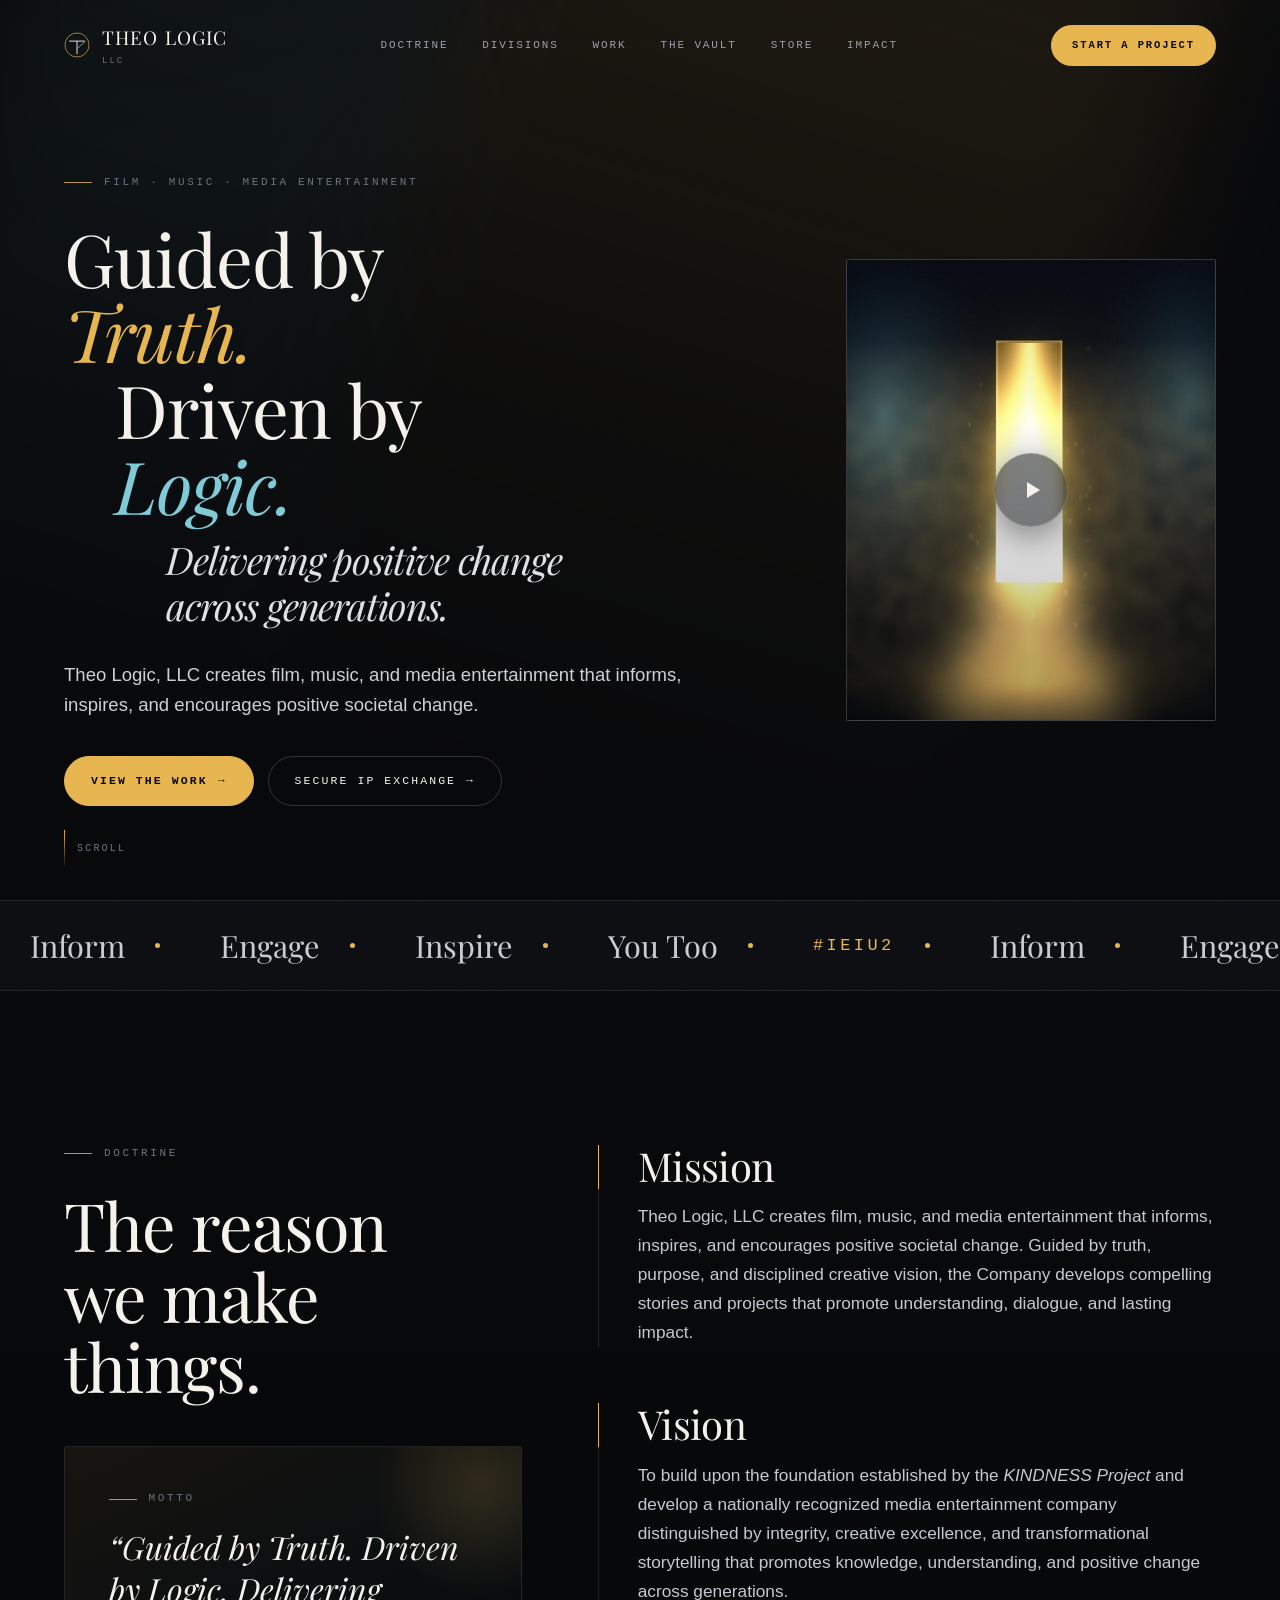
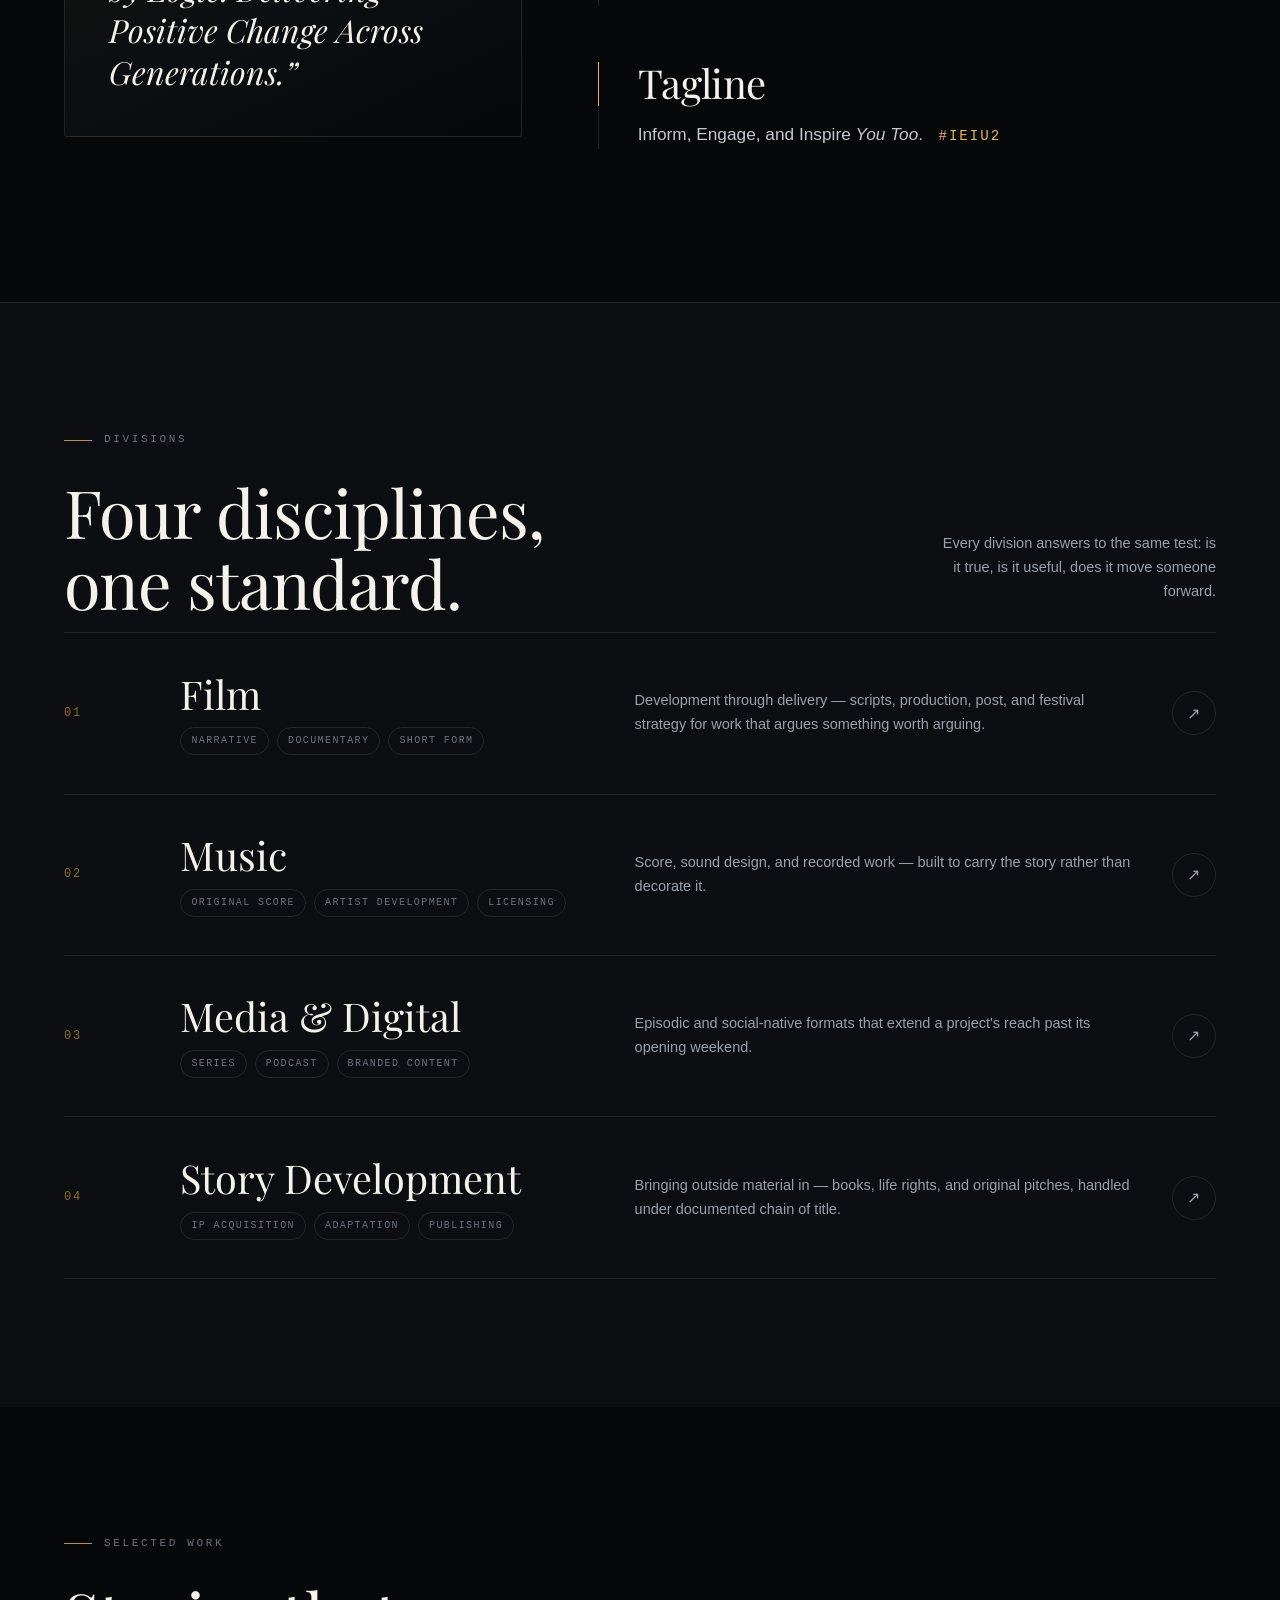
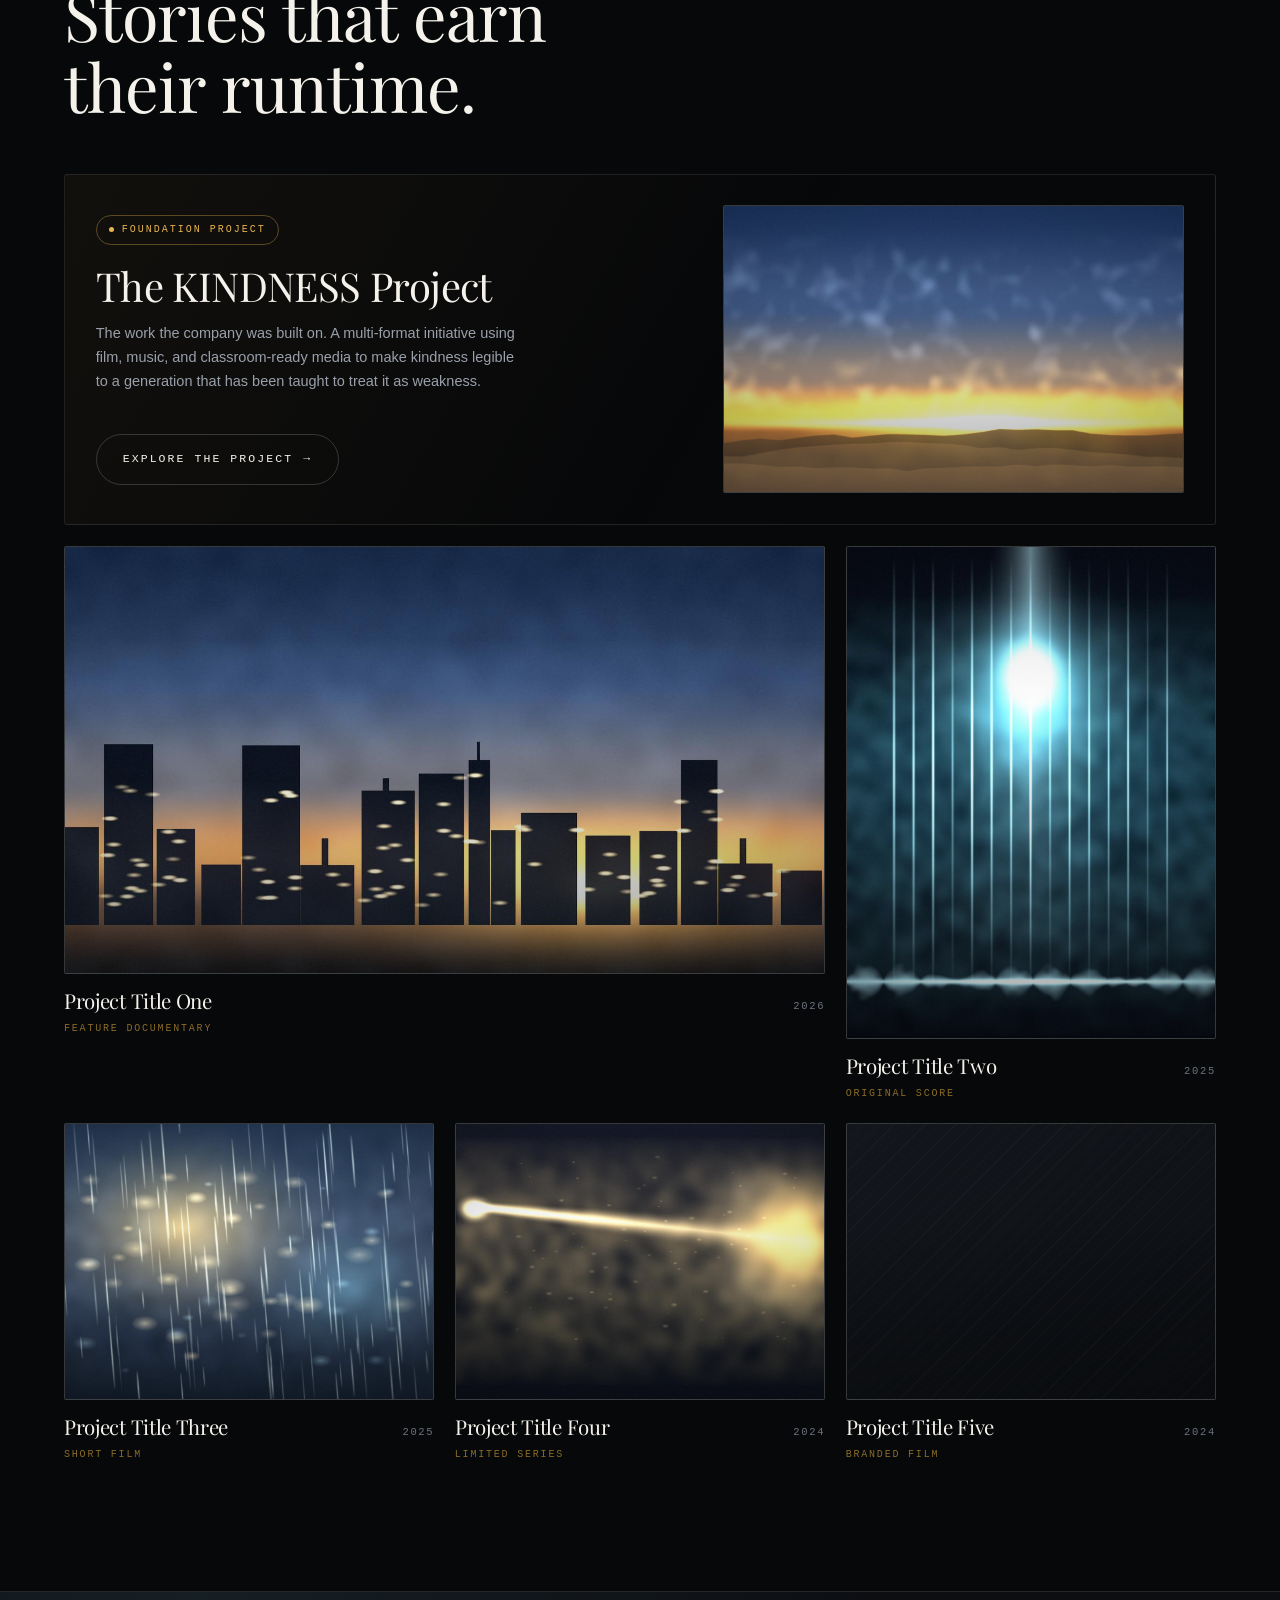
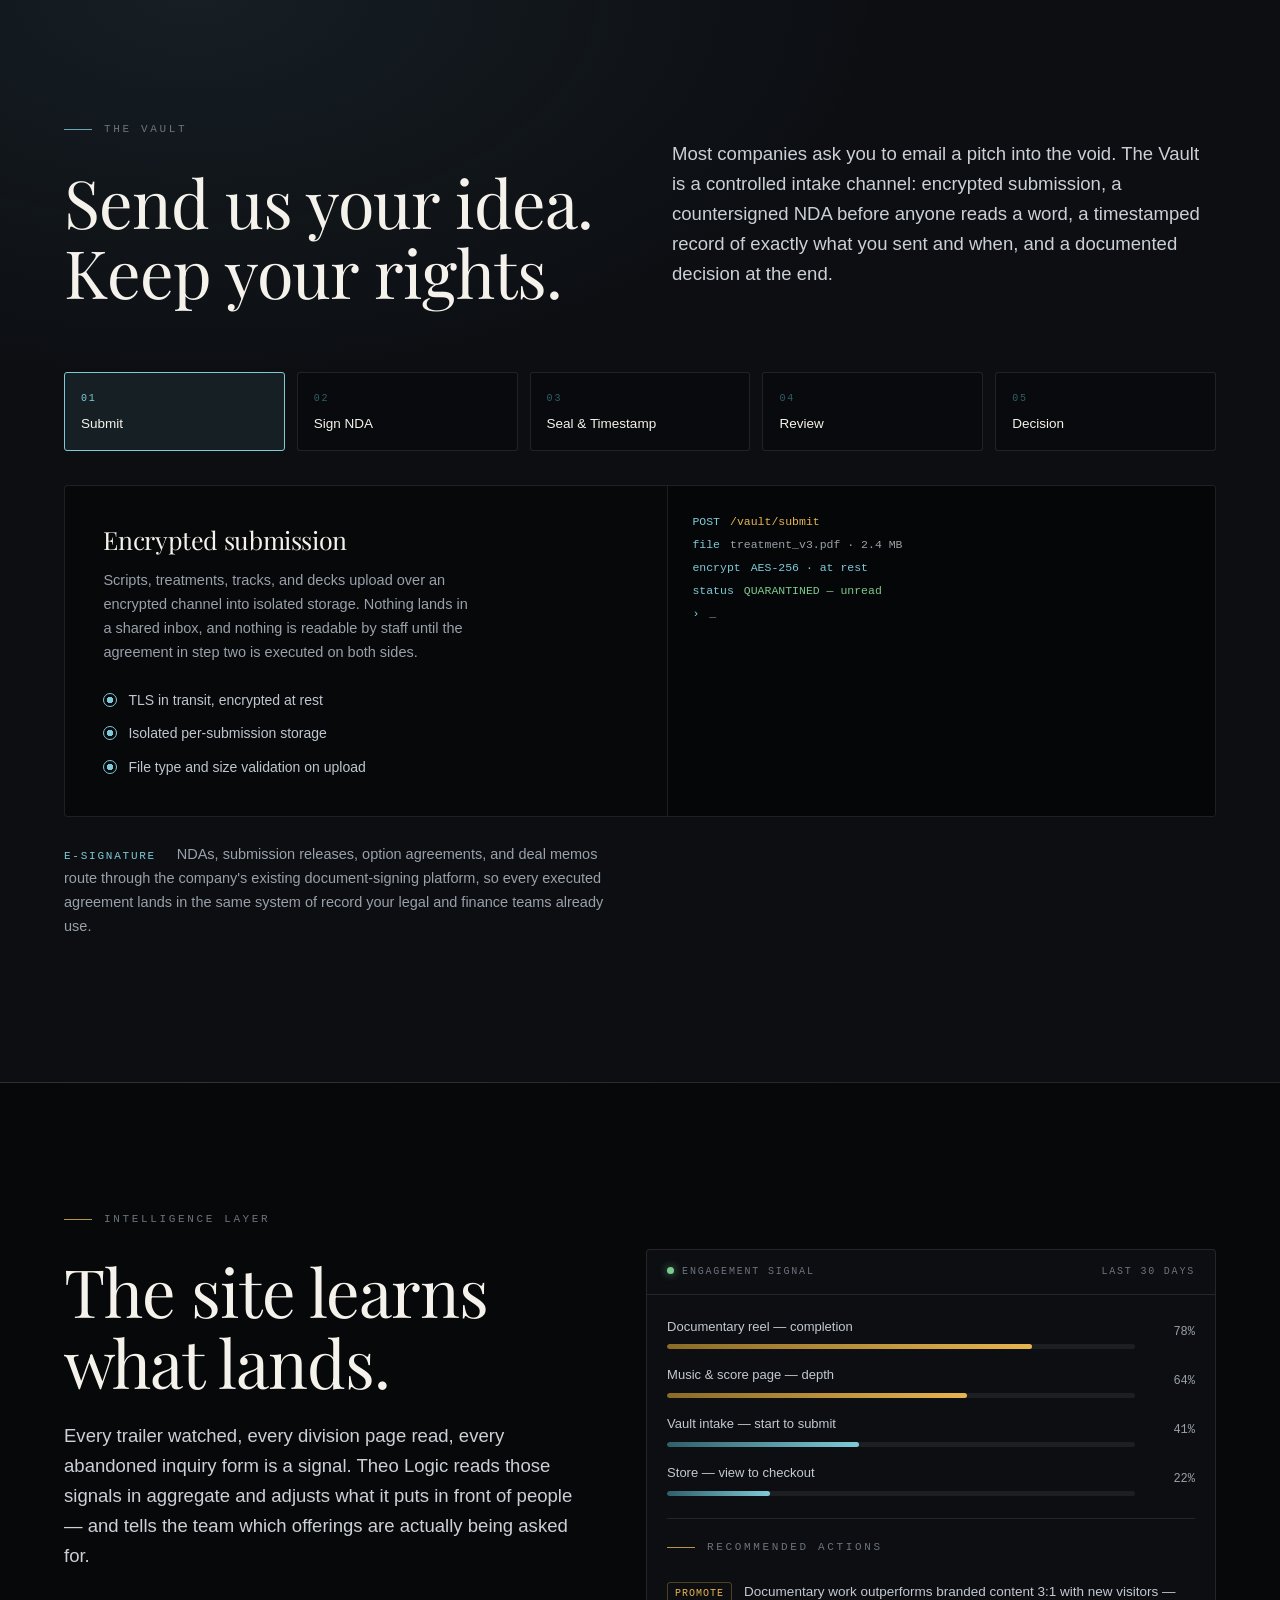
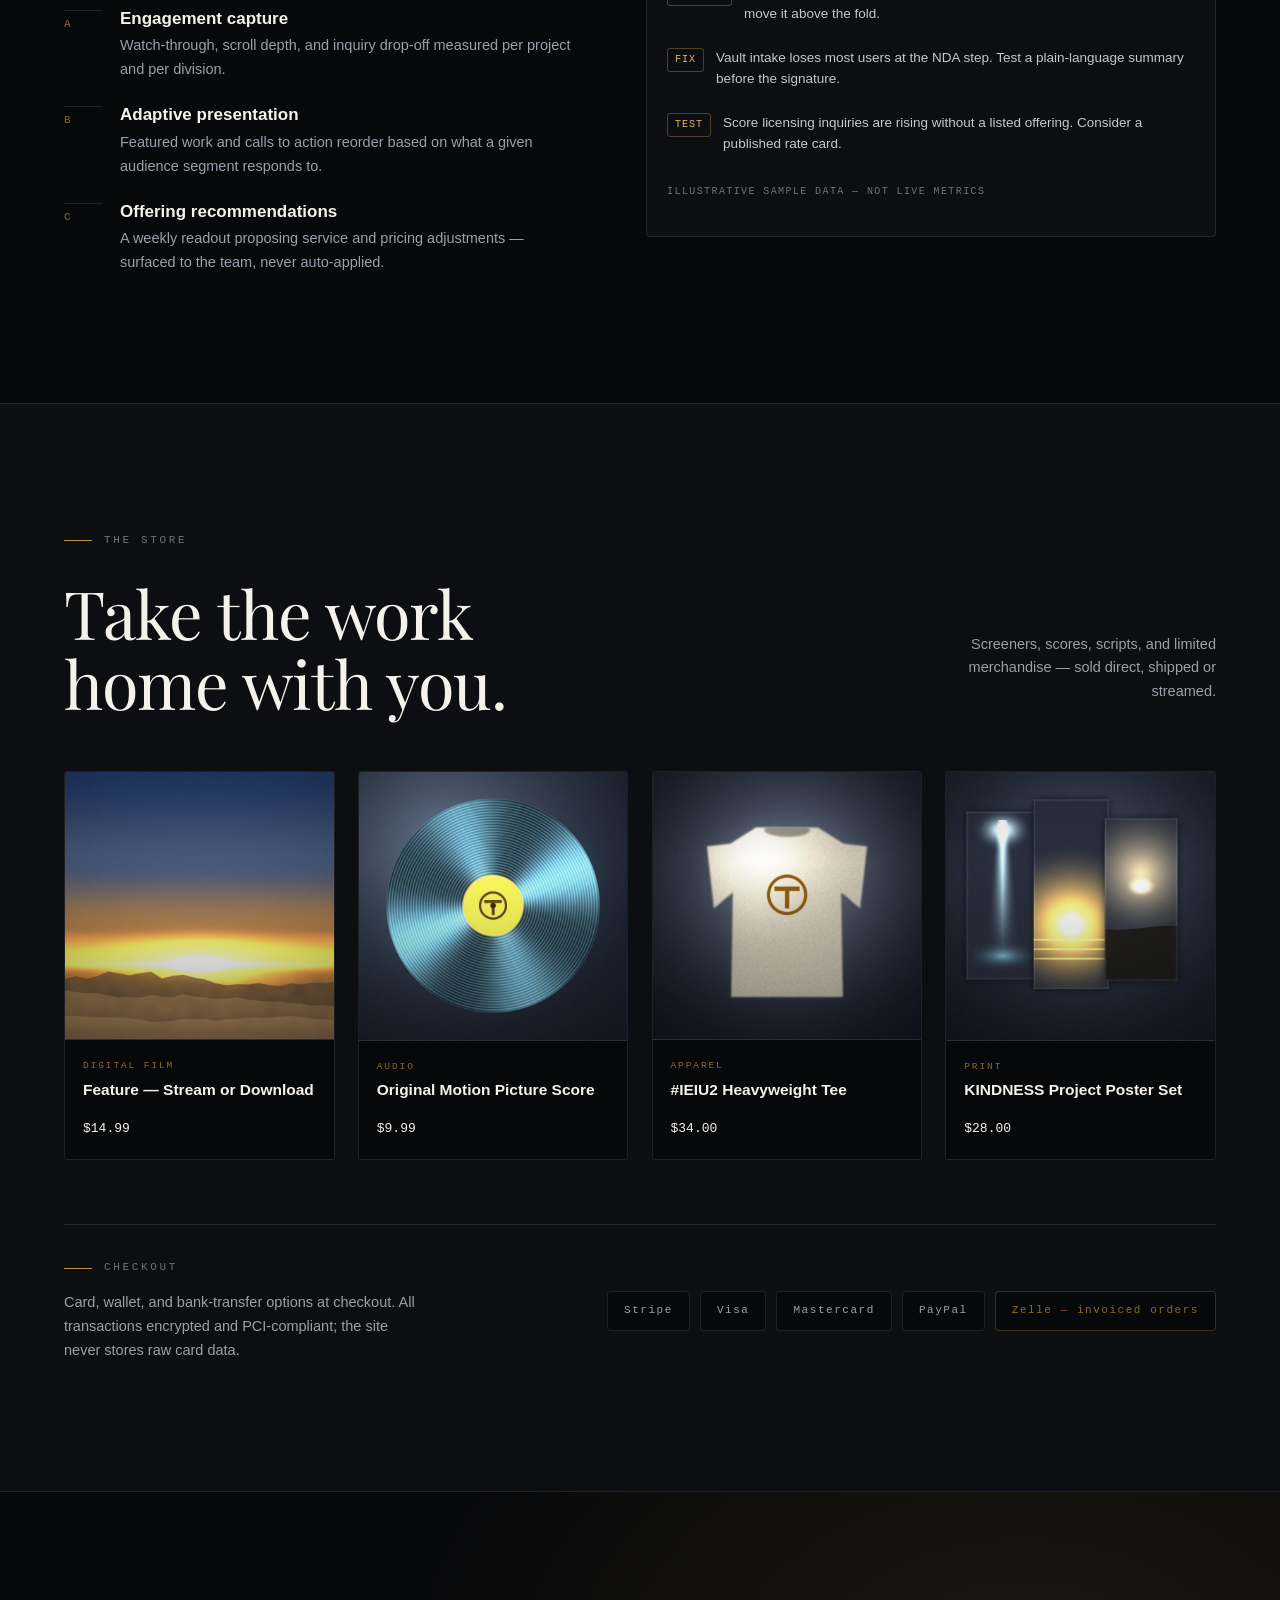
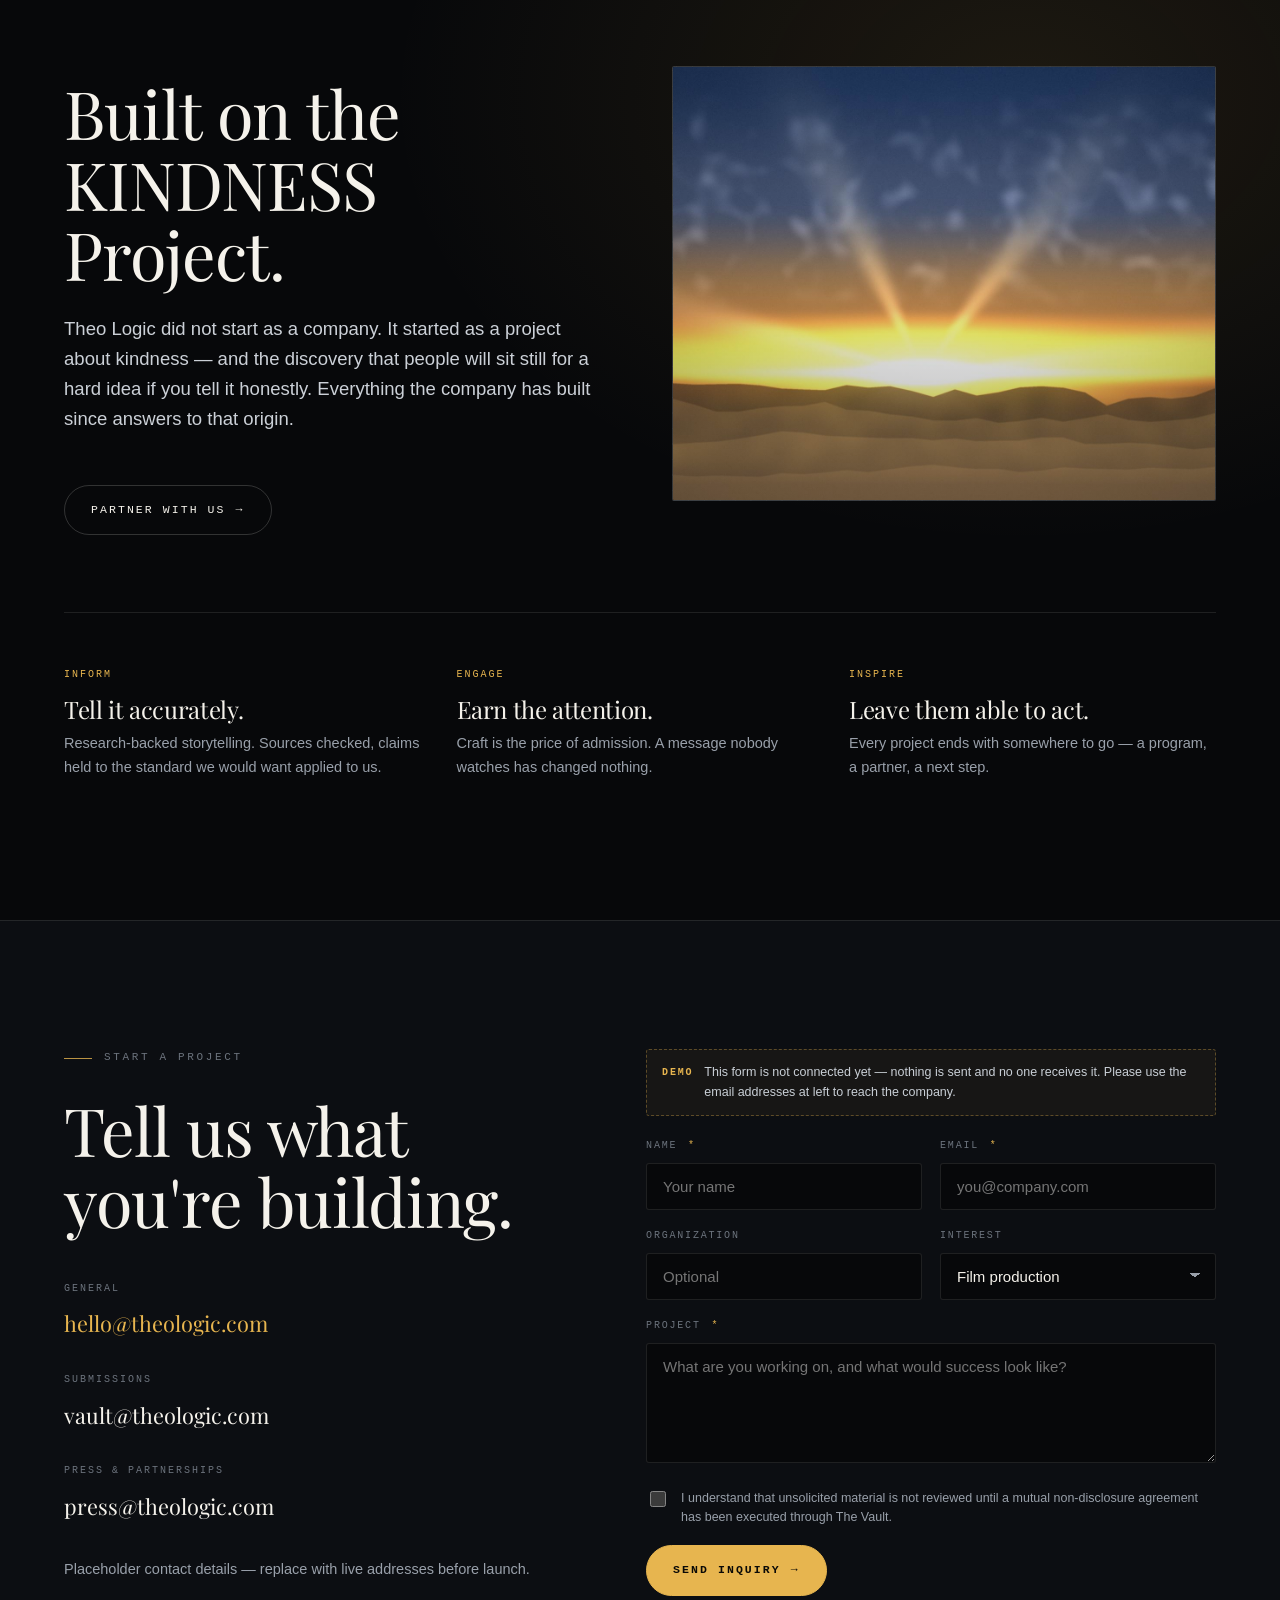
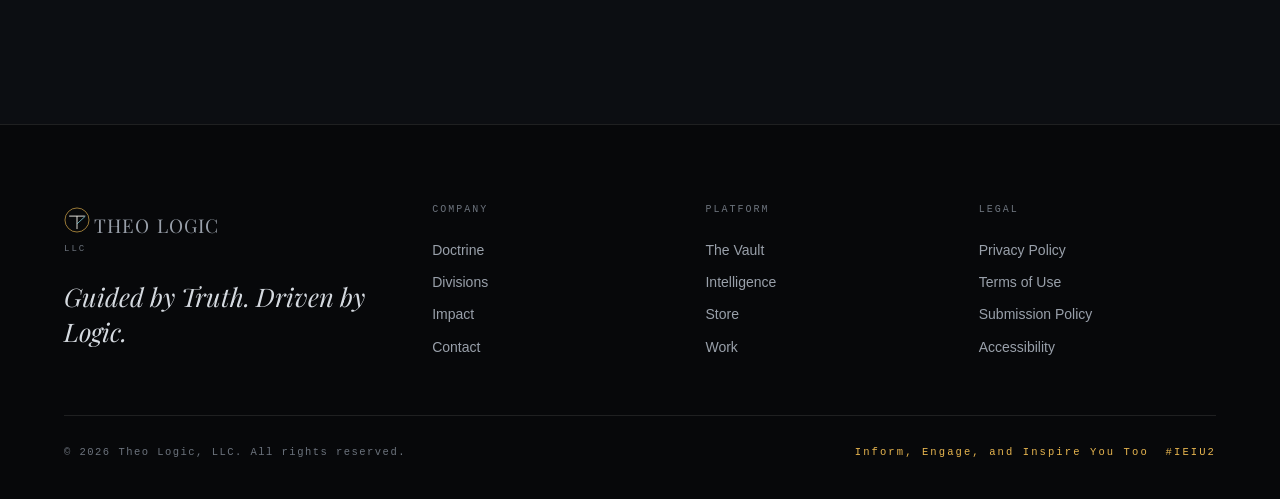
==== commit d01edcd1: "Self-host Playfair Display for consistent headings on every platform The serif stack began with Dido" ====
--- a/index.html
+++ b/index.html
@@ -42,6 +42,11 @@
 
 <link rel="icon" href="assets/brand/favicon.svg" type="image/svg+xml">
 
+<!-- Preload the display serif: the hero headline is the largest text on the page,
+     so fetch its faces before CSS discovers them. crossorigin is required for
+     font preloads even on the same origin, or the file downloads twice. -->
+<link rel="preload" href="assets/fonts/playfair-display-400.woff2" as="font" type="font/woff2" crossorigin>
+<link rel="preload" href="assets/fonts/playfair-display-400-italic.woff2" as="font" type="font/woff2" crossorigin>
 <link rel="stylesheet" href="assets/css/styles.css">
 <script src="assets/js/main.js" defer></script>
 
--- a/assets/css/styles.css
+++ b/assets/css/styles.css
@@ -3,6 +3,28 @@
    Concept: "The Frame and the Light"
    Gold = Truth. Cyan = Logic. Near-black = the frame.
    ============================================================ */
+
+/* ---------- self-hosted display serif ----------
+   Playfair Display (SIL OFL 1.1 — license in assets/fonts/). Without this the
+   serif stack resolved to Didot on macOS only, and to Georgia/Times everywhere
+   else. Only weight 400 is used, upright and italic, Latin subset.
+   URLs are relative to this stylesheet, so they resolve from pages/ too.
+   ------------------------------------------------------------------ */
+@font-face{
+  font-family:"Playfair Display";
+  src:url("../fonts/playfair-display-400.woff2") format("woff2");
+  font-weight:400; font-style:normal; font-display:swap;
+  unicode-range:U+0000-00FF,U+0131,U+0152-0153,U+02BB-02BC,U+02C6,U+02DA,U+02DC,
+    U+0304,U+0308,U+0329,U+2000-206F,U+20AC,U+2122,U+2191,U+2193,U+2212,U+2215,U+FEFF,U+FFFD;
+}
+@font-face{
+  font-family:"Playfair Display";
+  src:url("../fonts/playfair-display-400-italic.woff2") format("woff2");
+  font-weight:400; font-style:italic; font-display:swap;
+  unicode-range:U+0000-00FF,U+0131,U+0152-0153,U+02BB-02BC,U+02C6,U+02DA,U+02DC,
+    U+0304,U+0308,U+0329,U+2000-206F,U+20AC,U+2122,U+2191,U+2193,U+2212,U+2215,U+FEFF,U+FFFD;
+}
+
 :root{
   --ink:      #07080A;
   --ink-2:    #0C0E12;
@@ -19,7 +41,8 @@
   --logic:    #7ECAD8;   /* Driven by Logic */
   --logic-dim:#2F5F68;
 
-  --serif: "Didot","Bodoni 72","Playfair Display",Georgia,"Times New Roman",serif;
+  /* Playfair first so every platform renders the same face. */
+  --serif: "Playfair Display","Didot","Bodoni 72",Georgia,"Times New Roman",serif;
   --sans: "Inter",-apple-system,BlinkMacSystemFont,"Segoe UI",Helvetica,Arial,sans-serif;
   --mono: "SF Mono",ui-monospace,"JetBrains Mono","Roboto Mono",Menlo,Consolas,monospace;
 
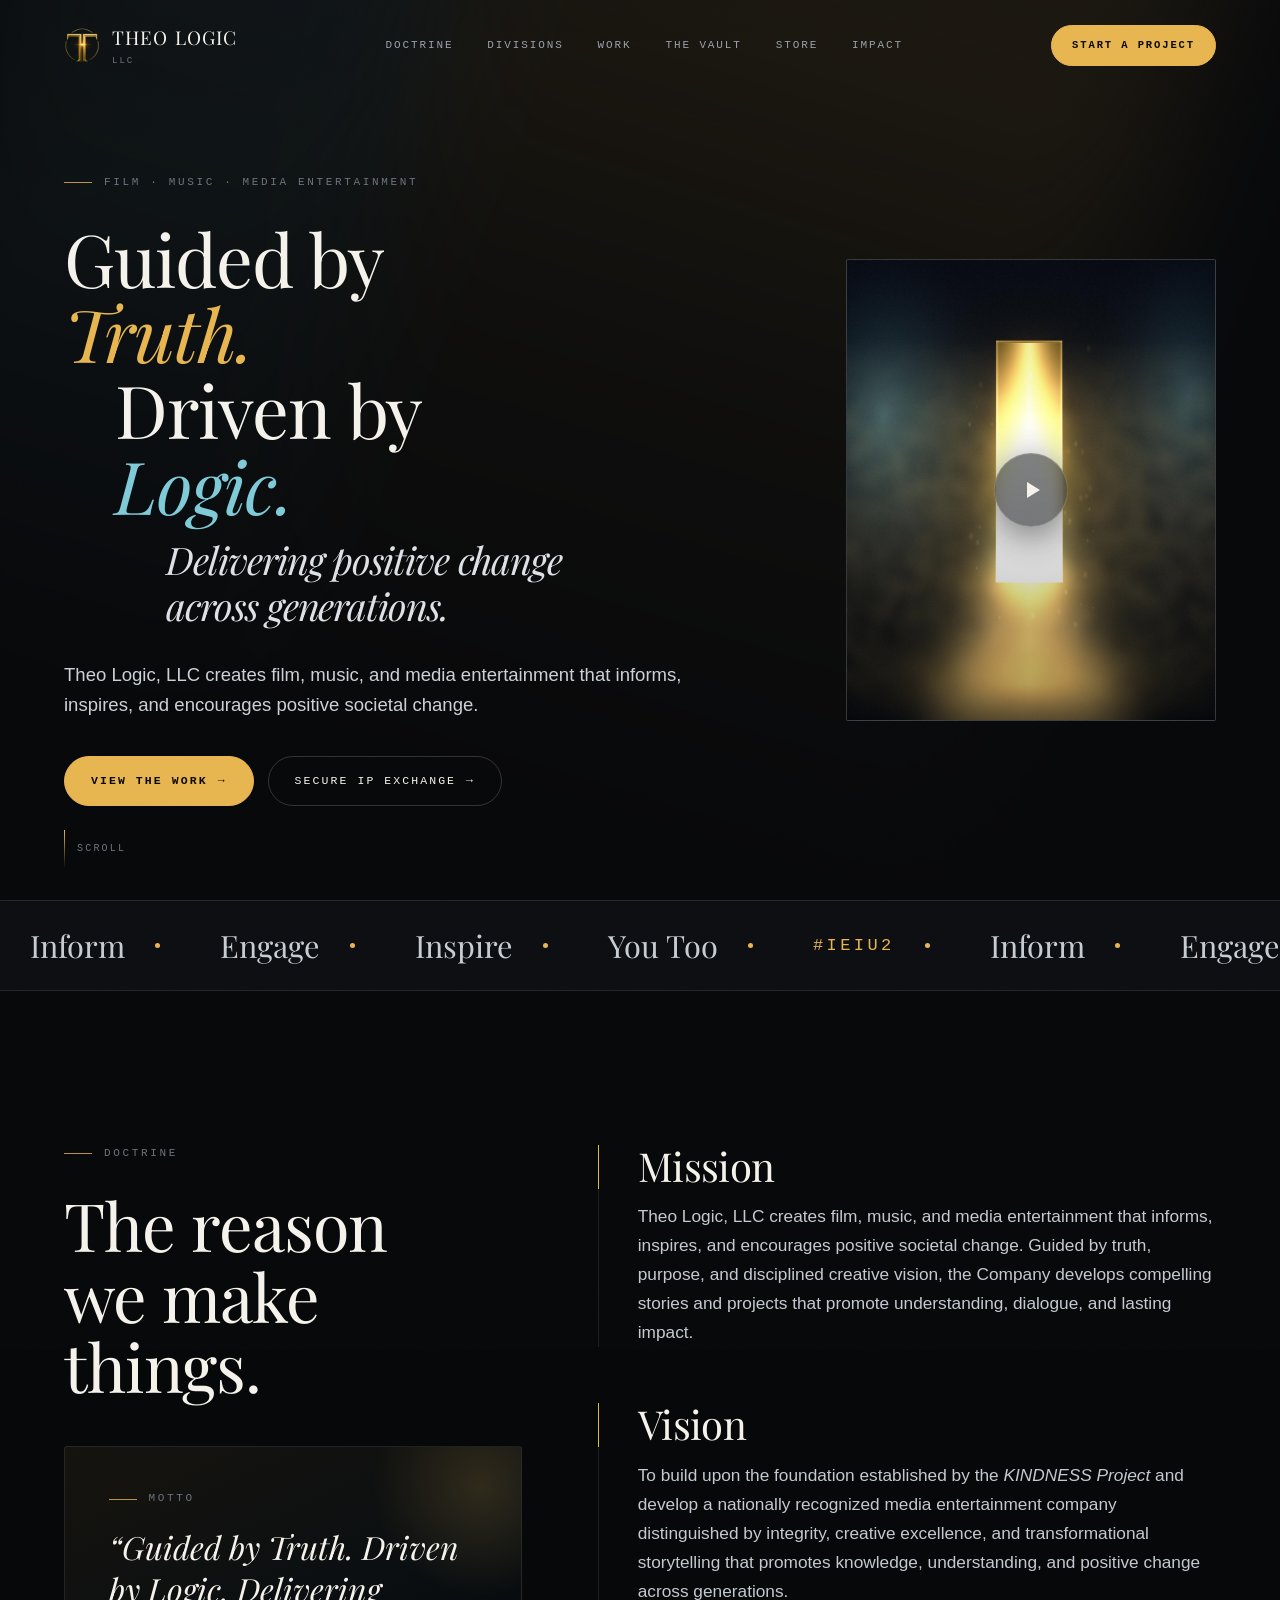
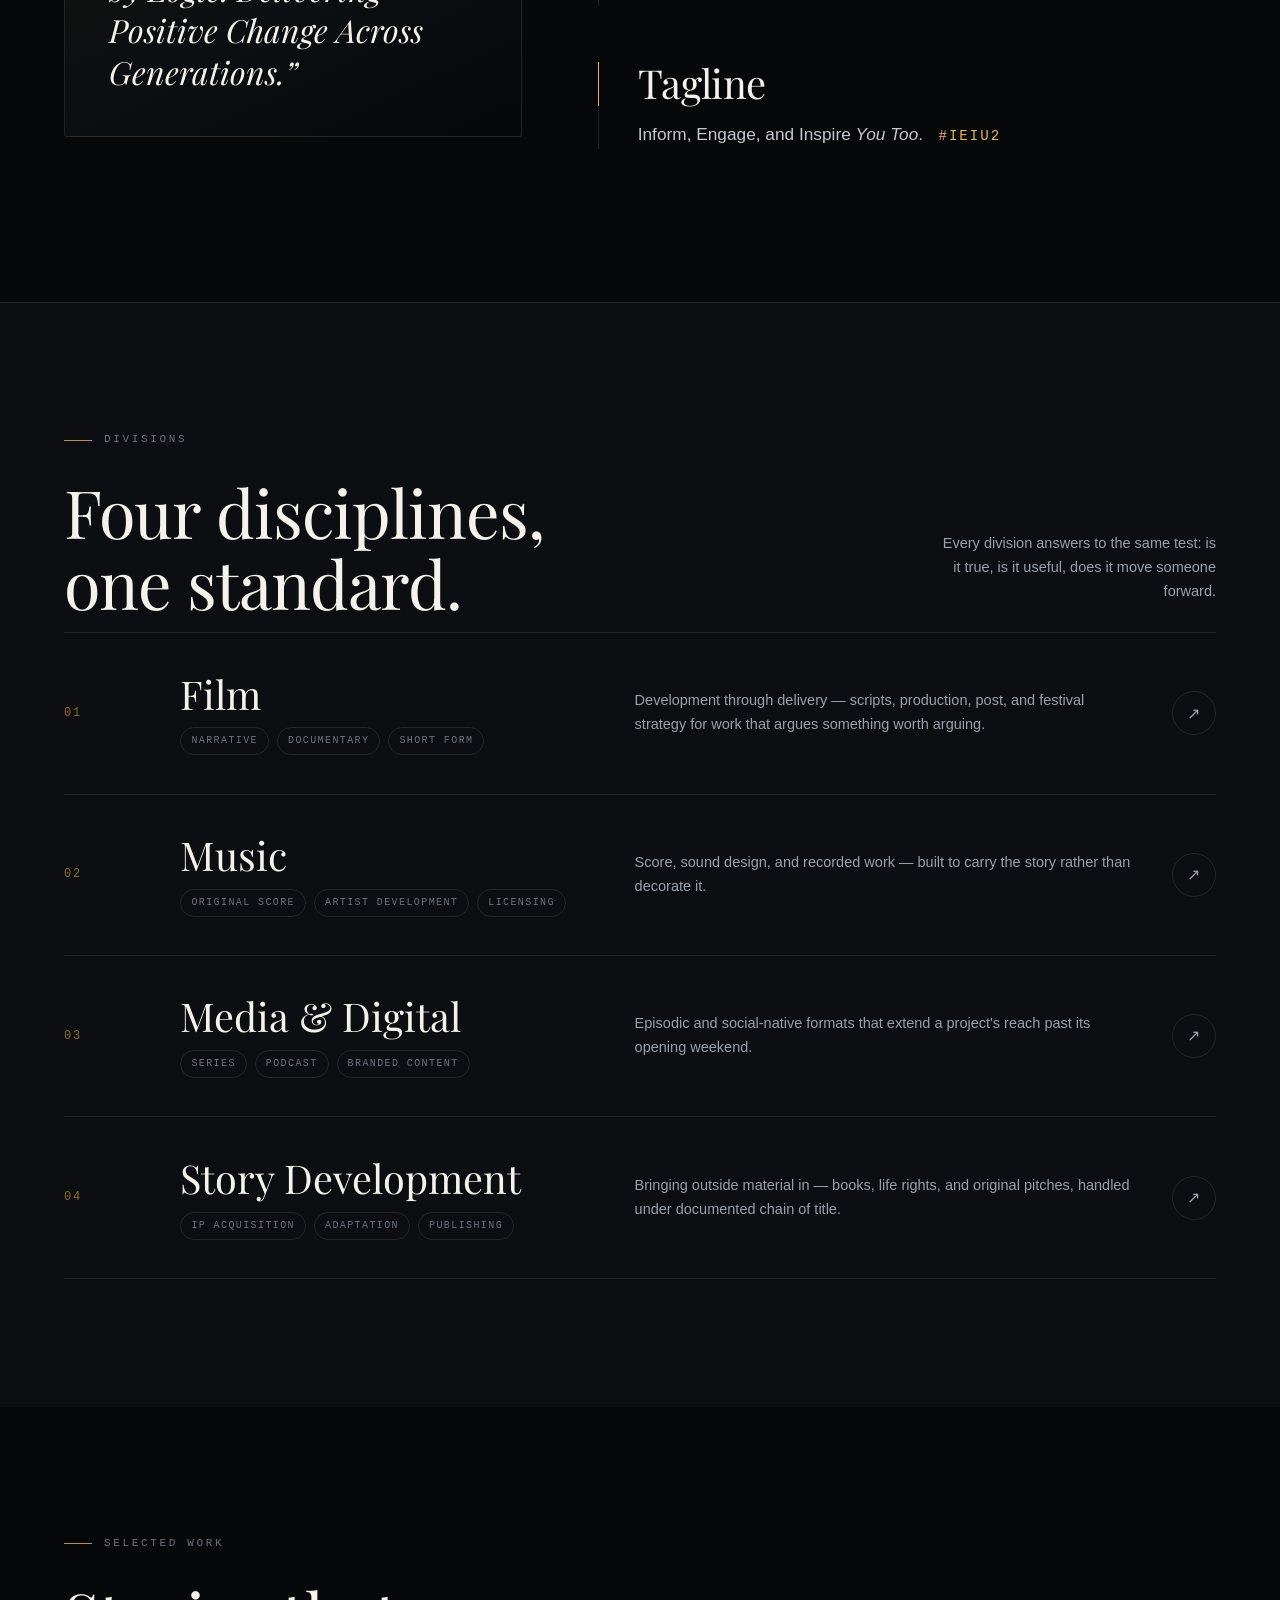
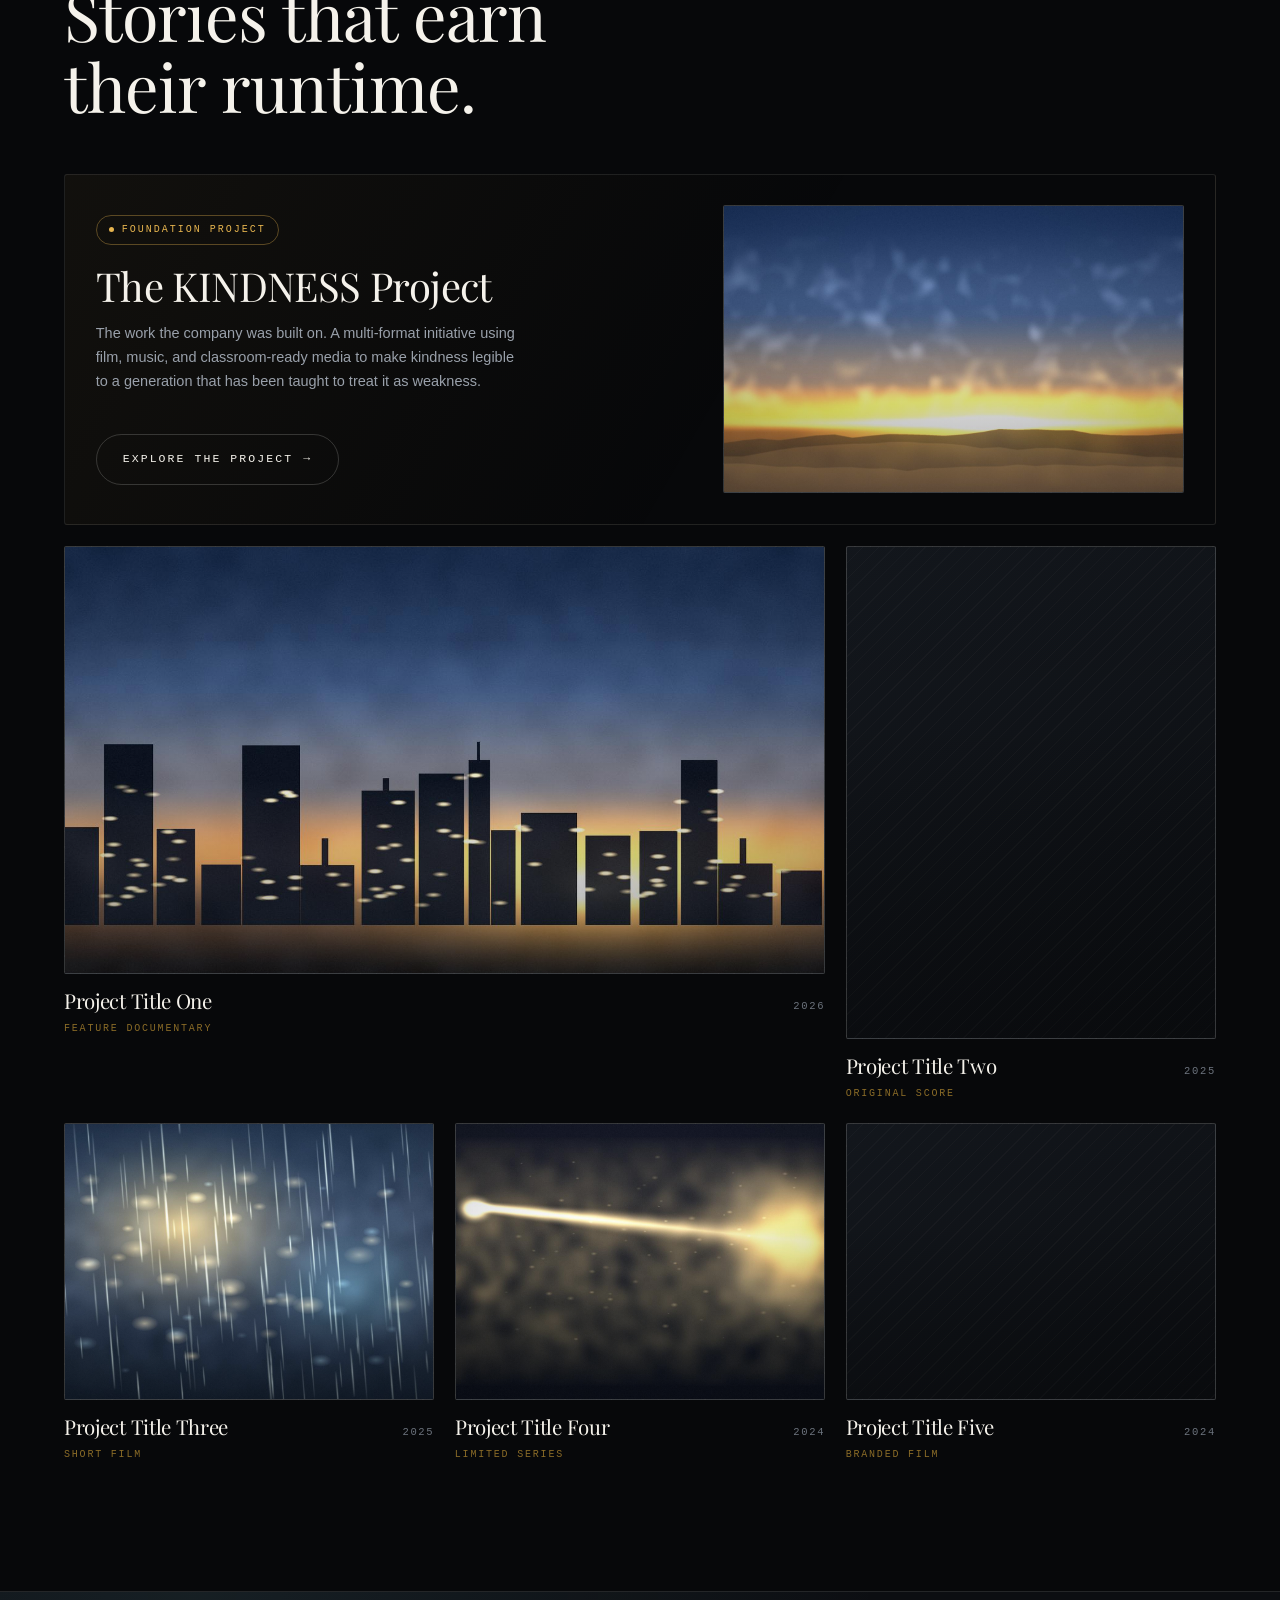
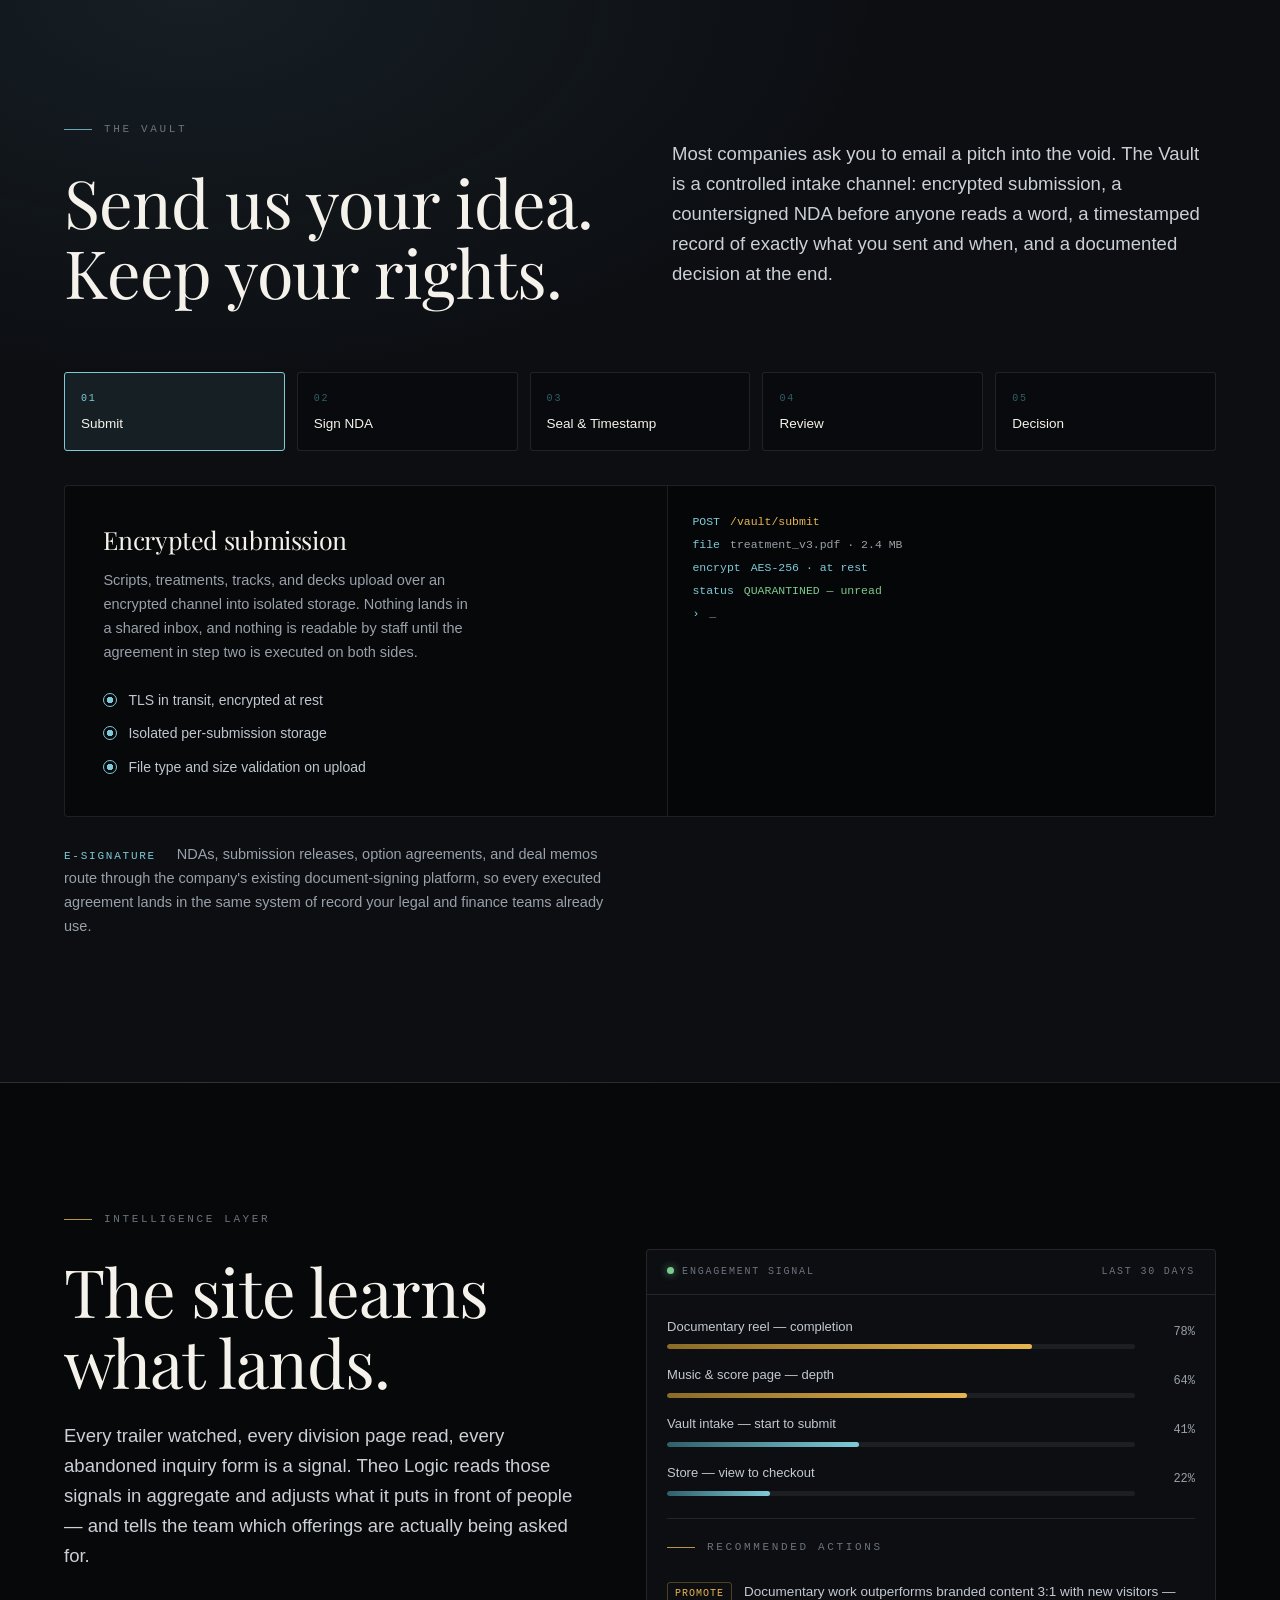
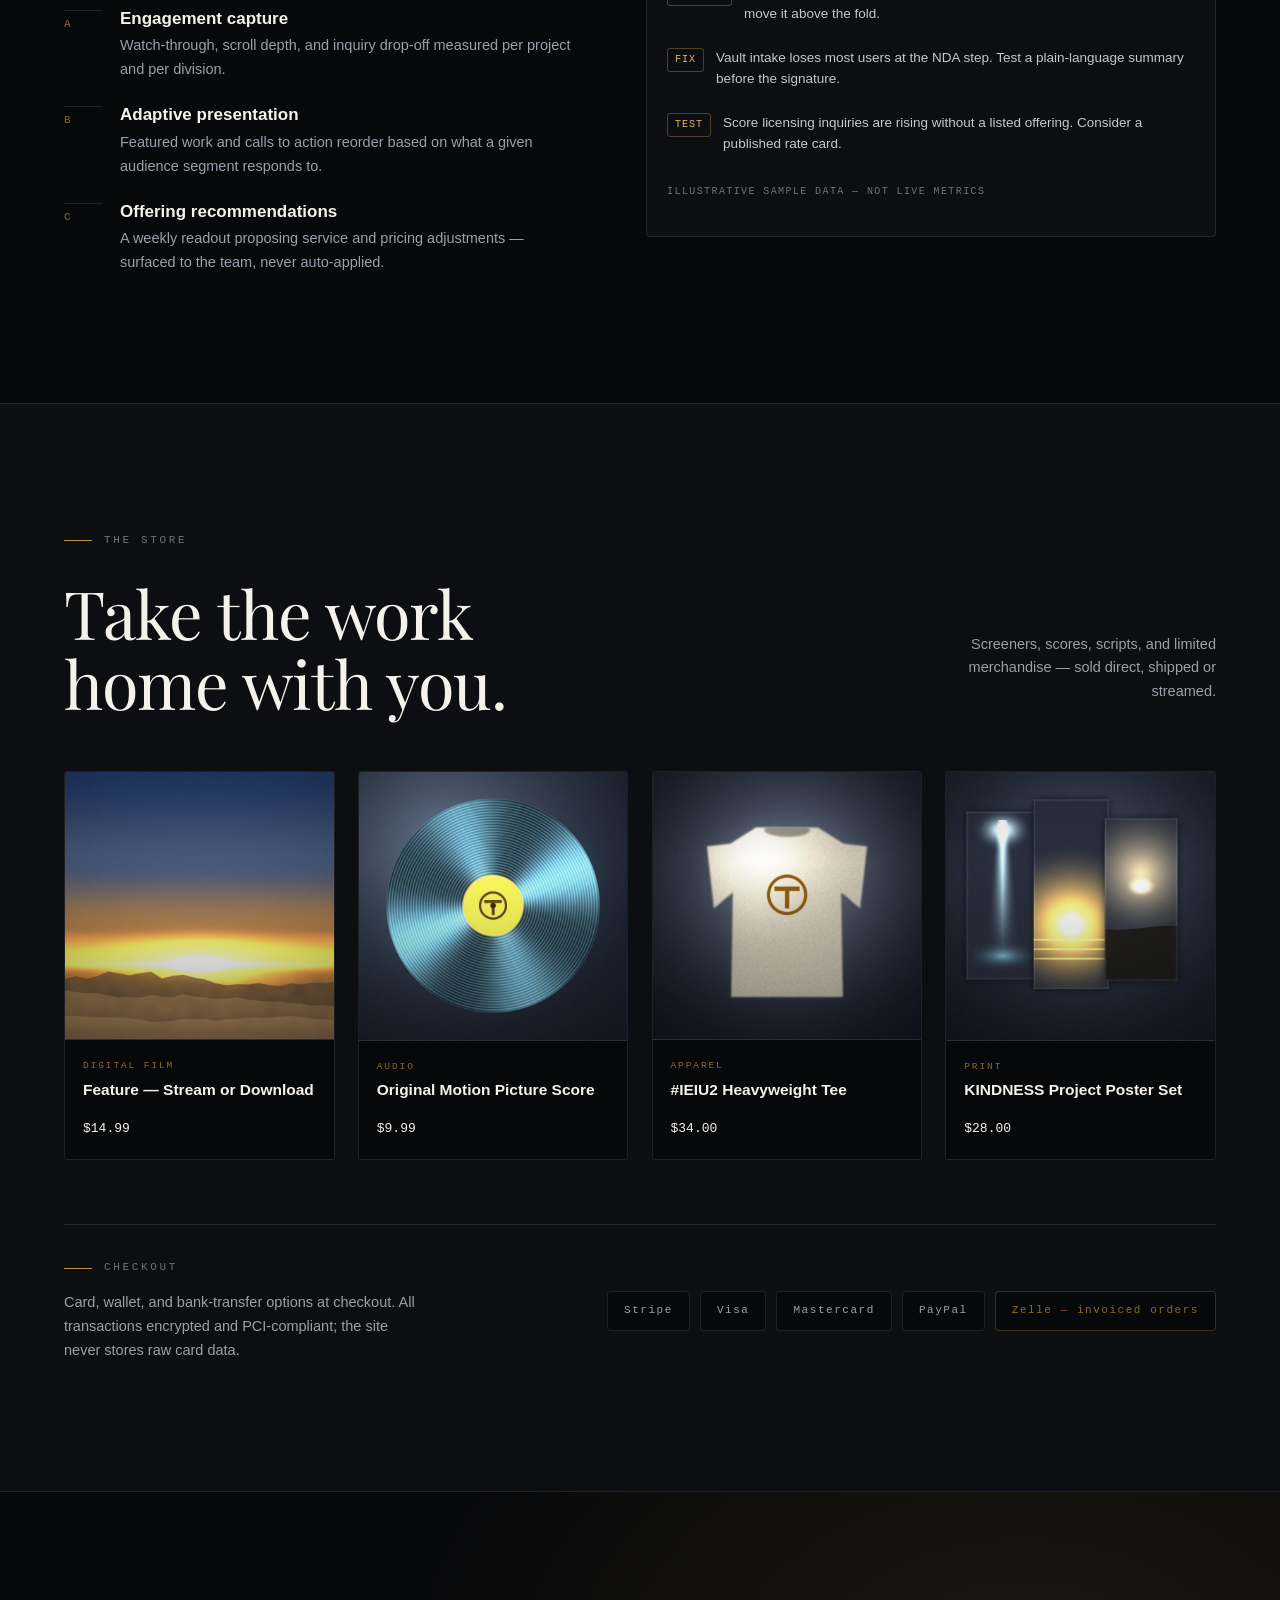
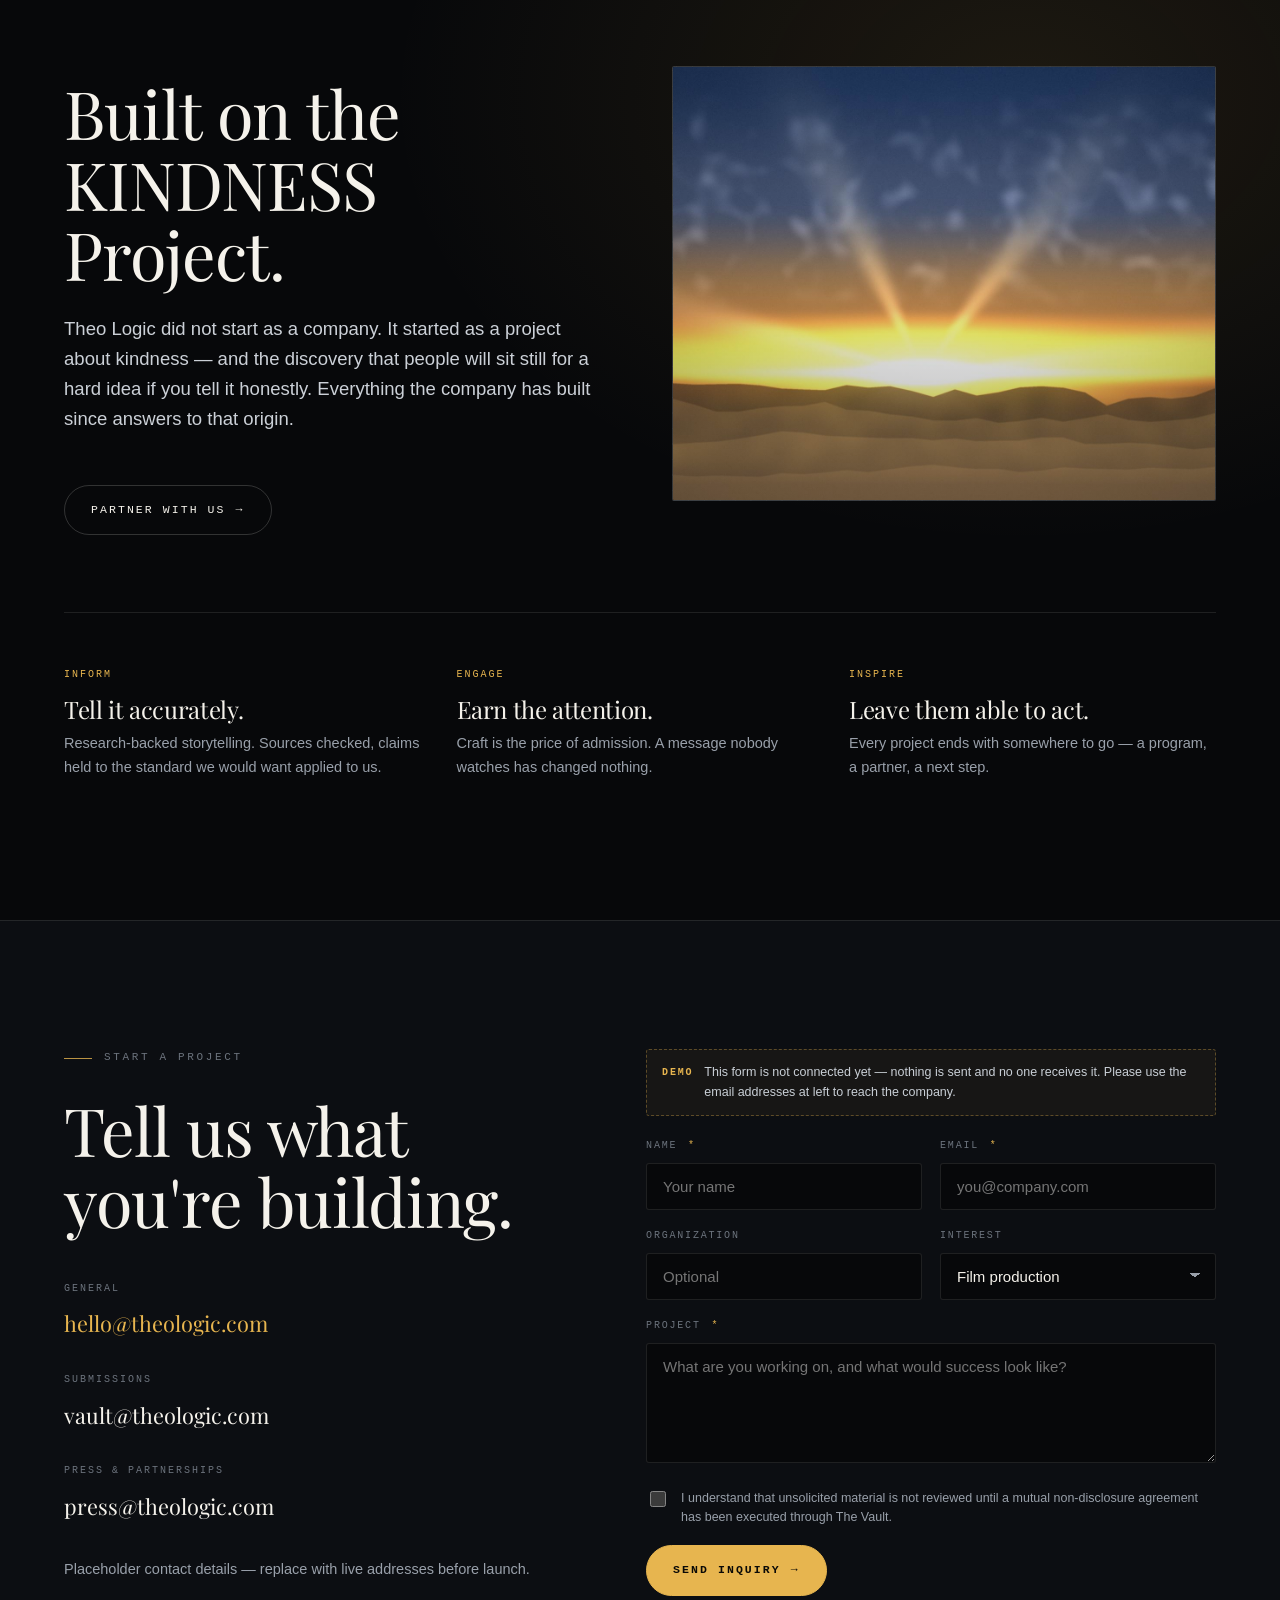
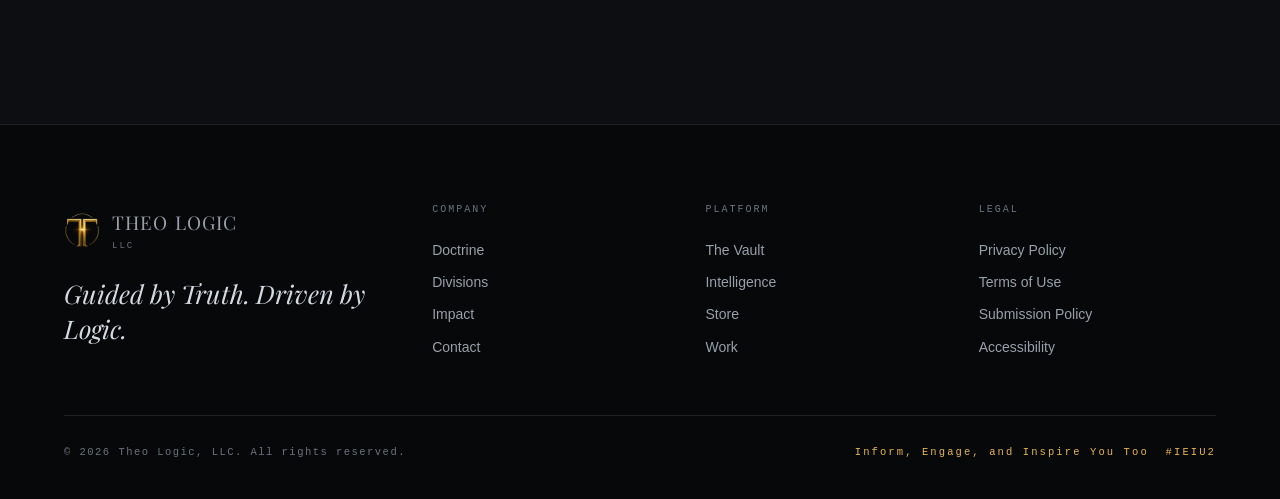
==== commit 3d6a8c8e: "Replace the logo with the new gold T emblem Generate transparent emblem and full-lockup PNGs, 16/32p" ====
--- a/index.html
+++ b/index.html
@@ -40,7 +40,9 @@
 <meta name="twitter:description" content="Film, music, and media entertainment that informs, inspires, and encourages positive societal change.">
 <meta name="twitter:image" content="https://www.theologic.com/assets/img/work/kindness-project-first-light.jpg">
 
-<link rel="icon" href="assets/brand/favicon.svg" type="image/svg+xml">
+<link rel="icon" href="assets/brand/favicon-32.png" type="image/png" sizes="32x32">
+<link rel="icon" href="assets/brand/favicon-16.png" type="image/png" sizes="16x16">
+<link rel="apple-touch-icon" href="assets/brand/apple-touch-icon.png">
 
 <!-- Preload the display serif: the hero headline is the largest text on the page,
      so fetch its faces before CSS discovers them. crossorigin is required for
@@ -68,7 +70,7 @@
   "name": "Theo Logic, LLC",
   "legalName": "Theo Logic, LLC",
   "url": "https://www.theologic.com/",
-  "logo": "https://www.theologic.com/assets/brand/favicon.svg",
+  "logo": "https://www.theologic.com/assets/brand/logo-full.png",
   "slogan": "Guided by Truth. Driven by Logic.",
   "description": "Theo Logic, LLC creates film, music, and media entertainment that informs, inspires, and encourages positive societal change.",
   "email": "hello@theologic.com",
@@ -85,11 +87,7 @@
 <!-- ============================ NAV ============================ -->
 <nav id="nav" aria-label="Primary">
   <a class="brand" href="#top">
-    <svg class="mark" viewBox="0 0 40 40" fill="none" aria-hidden="true">
-      <circle cx="20" cy="20" r="18.5" stroke="#E7B54F" stroke-width="1"/>
-      <path d="M8 14h24M20 14v20" stroke="#F5F2EB" stroke-width="1.4"/>
-      <path d="M20 26 33 14" stroke="#7ECAD8" stroke-width="1.2"/>
-    </svg>
+    <img class="mark" src="assets/brand/logo-mark-192.png" width="192" height="192" alt="">
     <span class="brand-txt">THEO LOGIC<small>LLC</small></span>
   </a>
   <div class="navlinks">
@@ -665,11 +663,7 @@
     <div class="foot-top">
       <div class="foot-col">
         <a class="brand u-mb-4" href="#top">
-          <svg class="mark" viewBox="0 0 40 40" fill="none" aria-hidden="true">
-            <circle cx="20" cy="20" r="18.5" stroke="#E7B54F" stroke-width="1"/>
-            <path d="M8 14h24M20 14v20" stroke="#F5F2EB" stroke-width="1.4"/>
-            <path d="M20 26 33 14" stroke="#7ECAD8" stroke-width="1.2"/>
-          </svg>
+          <img class="mark" src="assets/brand/logo-mark-192.png" width="192" height="192" alt="">
           <span class="brand-txt">THEO LOGIC<small>LLC</small></span>
         </a>
         <p class="foot-motto">Guided by Truth. Driven by Logic.</p>
--- a/assets/css/styles.css
+++ b/assets/css/styles.css
@@ -197,7 +197,9 @@
 nav.stuck{background:rgba(7,8,10,.82); backdrop-filter:blur(16px) saturate(1.2);
   border-bottom-color:var(--line); padding-top:14px; padding-bottom:14px}
 .brand{display:flex; align-items:center; gap:12px}
-.mark{width:26px; height:26px; flex:none}
+/* Raster emblem (assets/brand/logo-mark-192.png, transparent, gold on nothing).
+   Shown larger than the old 26px line mark because its bevel and flare need room. */
+.mark{width:36px; height:36px; flex:none}
 .brand-txt{font-family:var(--serif); font-size:19px; letter-spacing:.06em}
 .brand-txt small{font-family:var(--mono); font-size:9px; letter-spacing:.22em; color:var(--muted-2);
   display:block; margin-top:2px}
@@ -526,6 +528,9 @@
   color:var(--muted-2); font-weight:400; margin:0 0 16px}
 .foot-col a{display:block; font-size:14px; color:var(--muted); padding:5px 0; transition:.3s}
 .foot-col a:hover{color:var(--truth)}
+/* The brand link lives in a .foot-col, whose links are display:block. Keep the
+   emblem and wordmark side by side, as in the nav. */
+.foot-col .brand{display:flex}
 .foot-motto{font-family:var(--serif); font-style:italic; font-size:clamp(18px,2vw,26px);
   line-height:1.35; color:#D5DAE0; max-width:22ch; margin:18px 0 0}
 .foot-bot{display:flex; flex-wrap:wrap; gap:18px; justify-content:space-between; align-items:center;
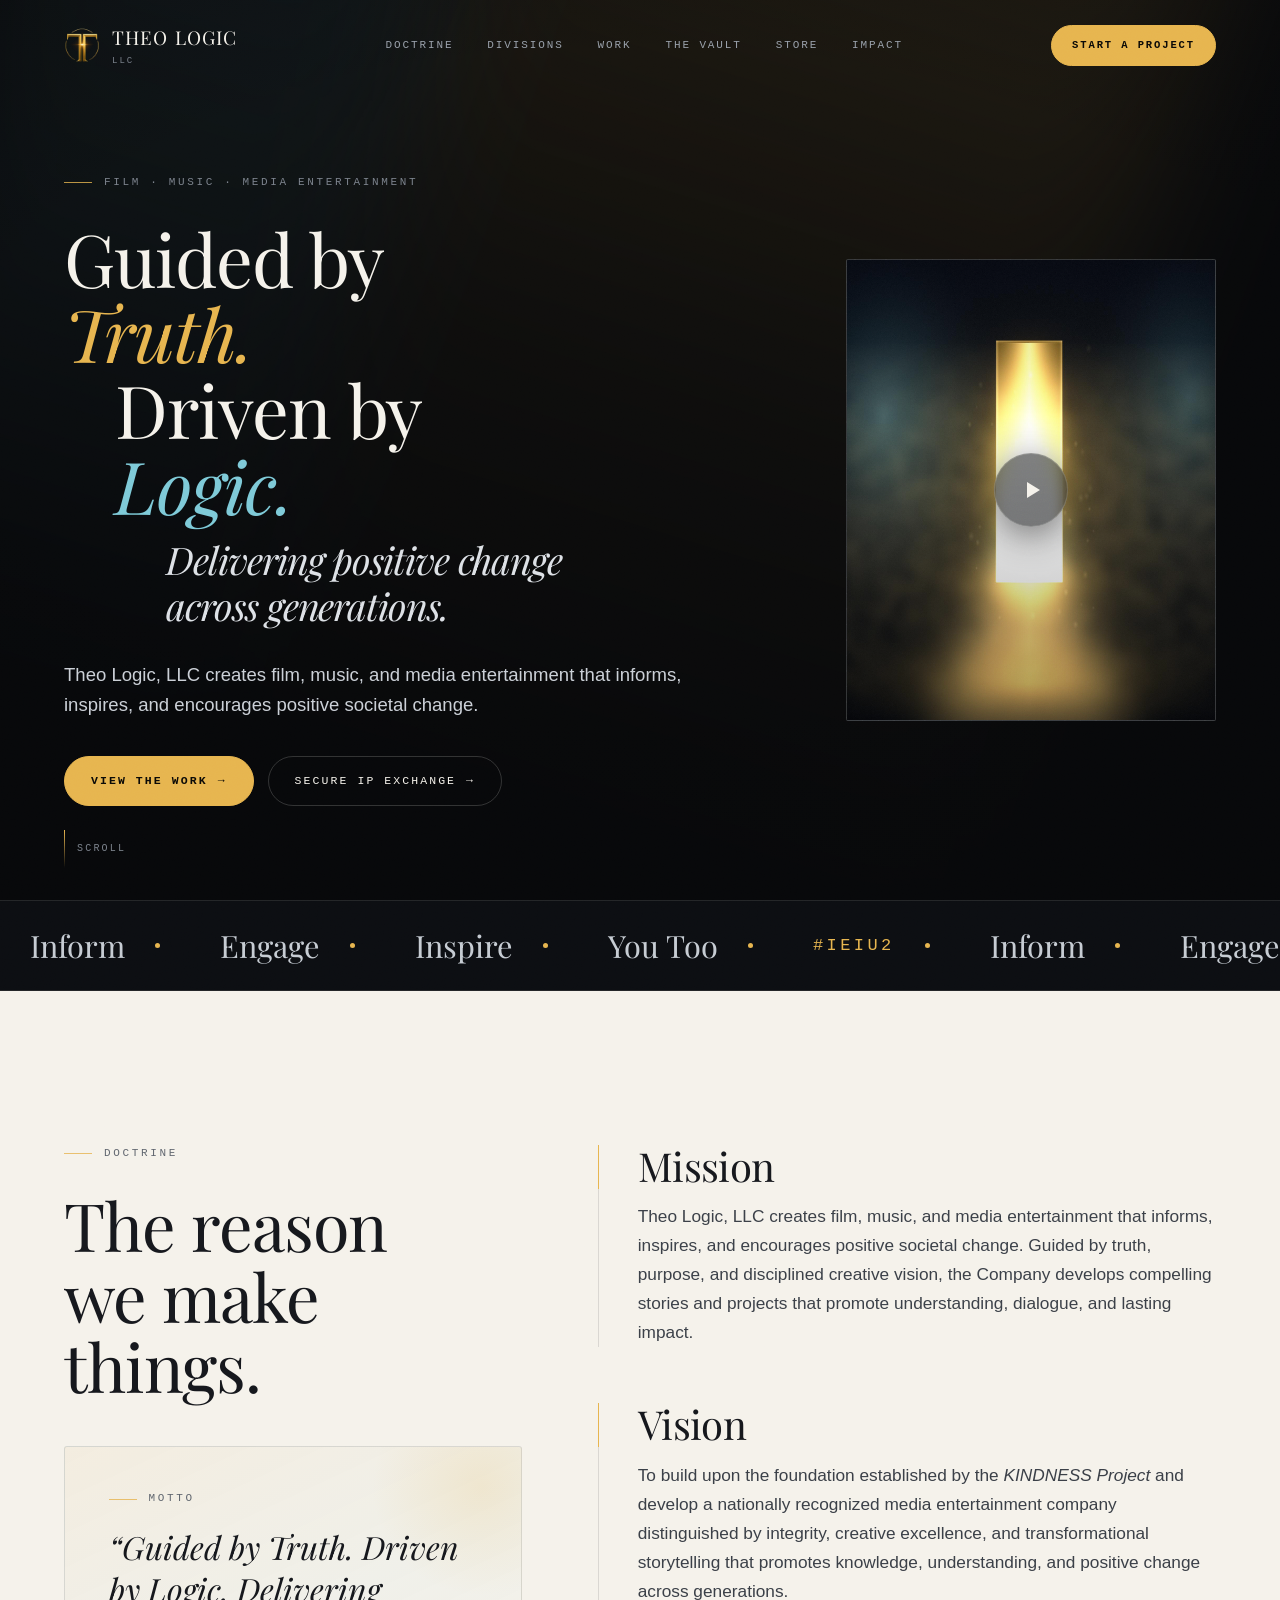
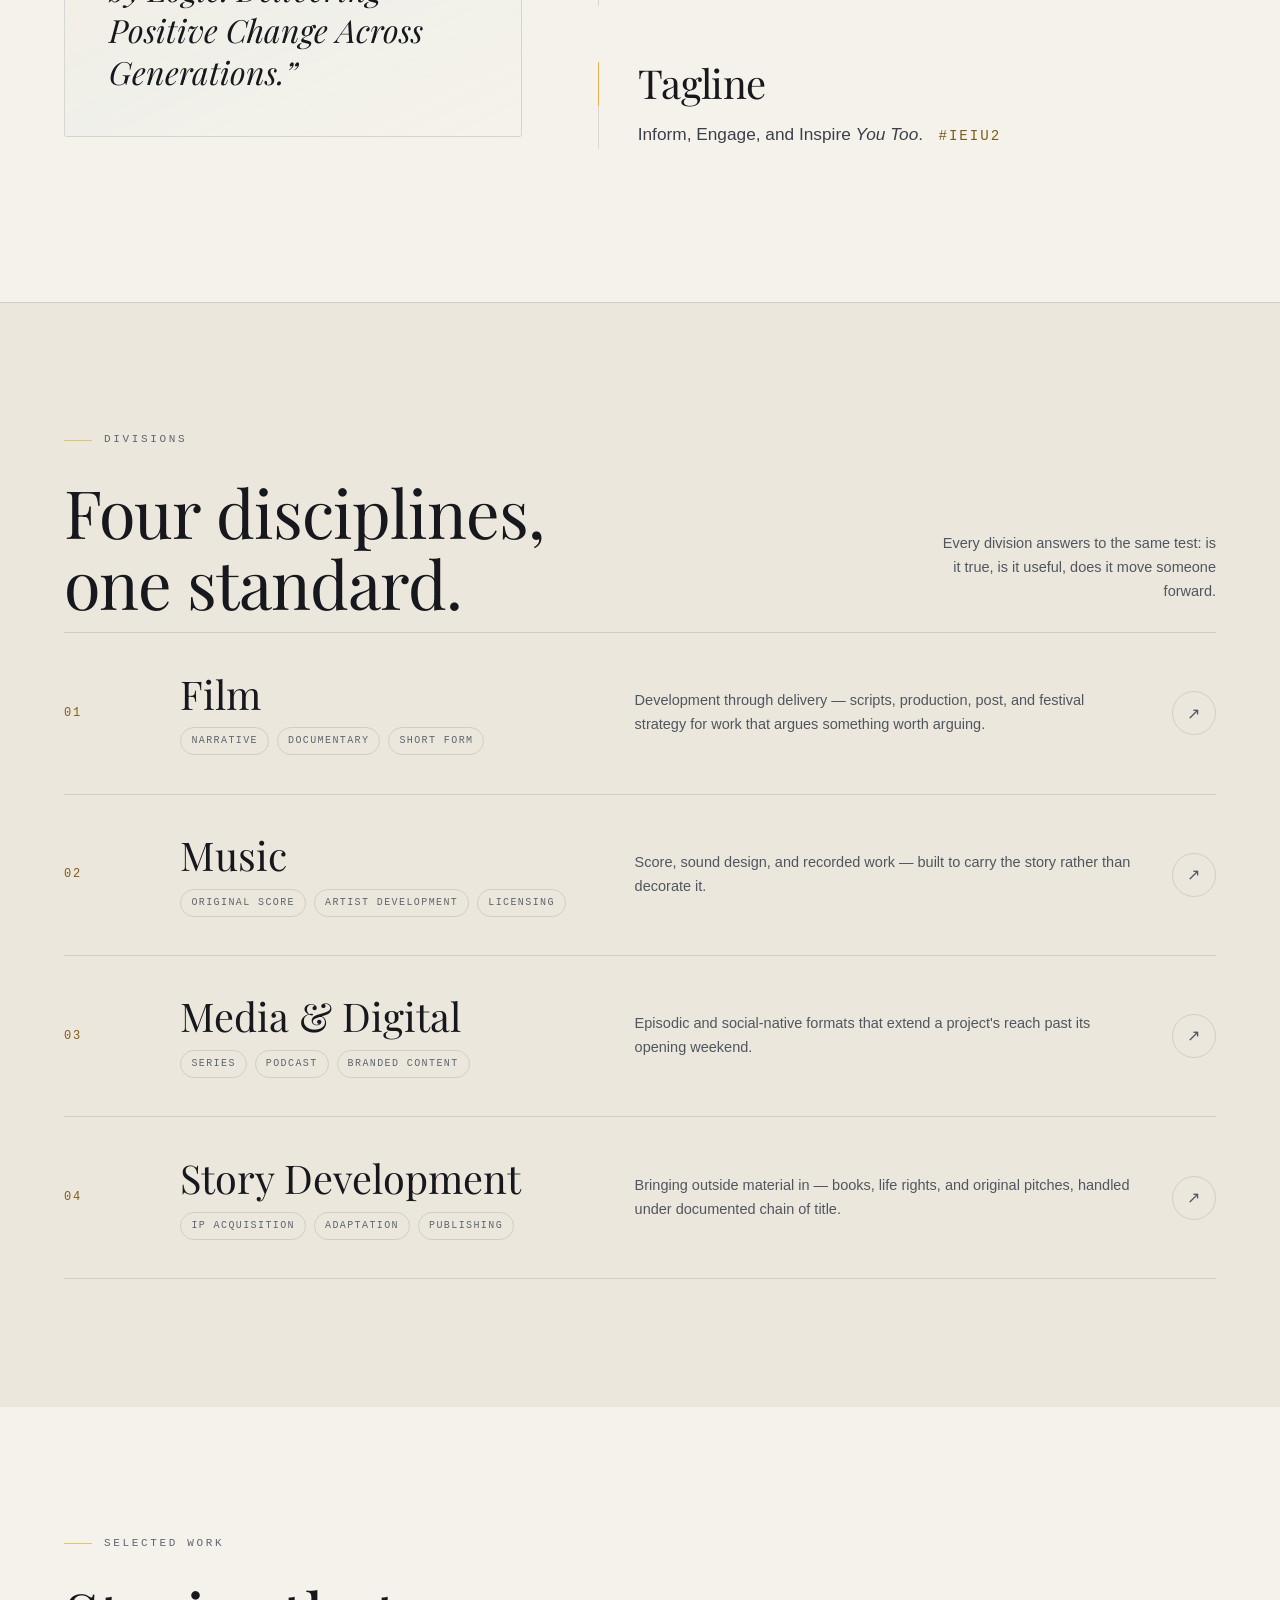
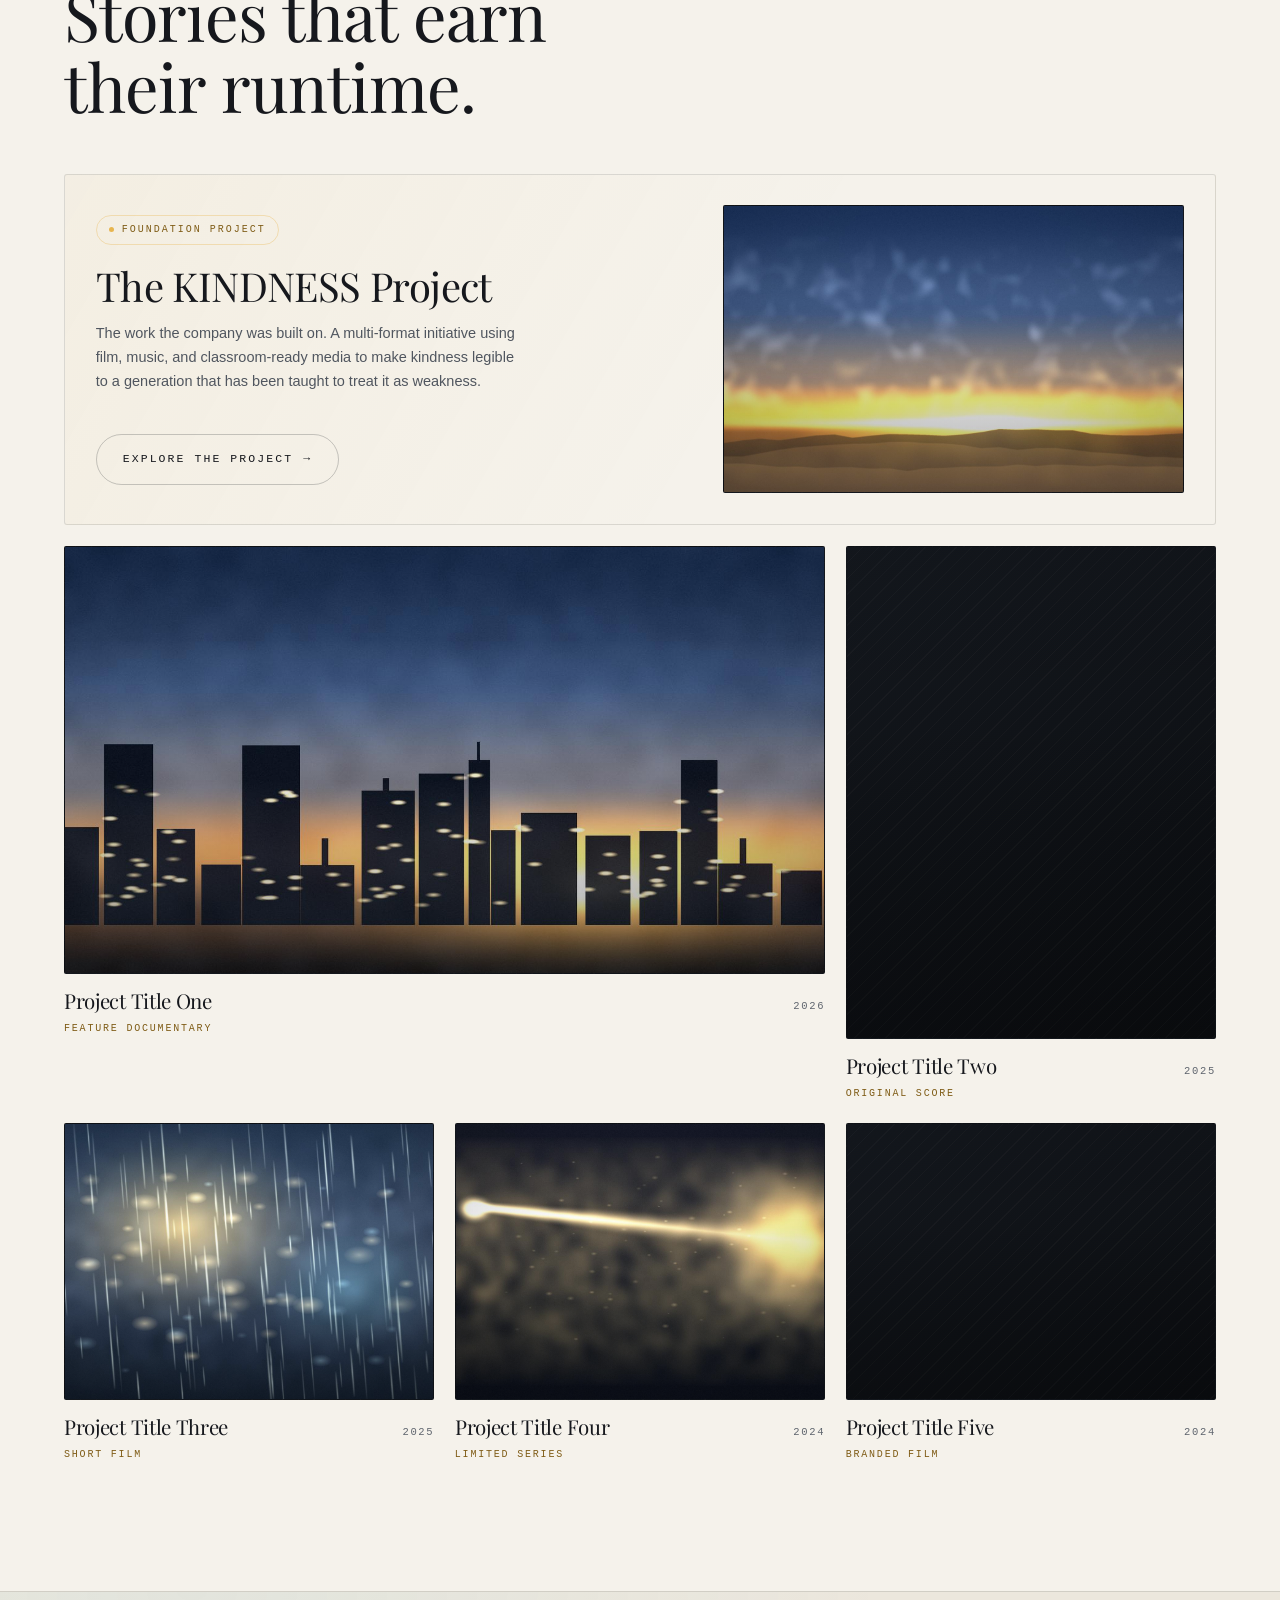
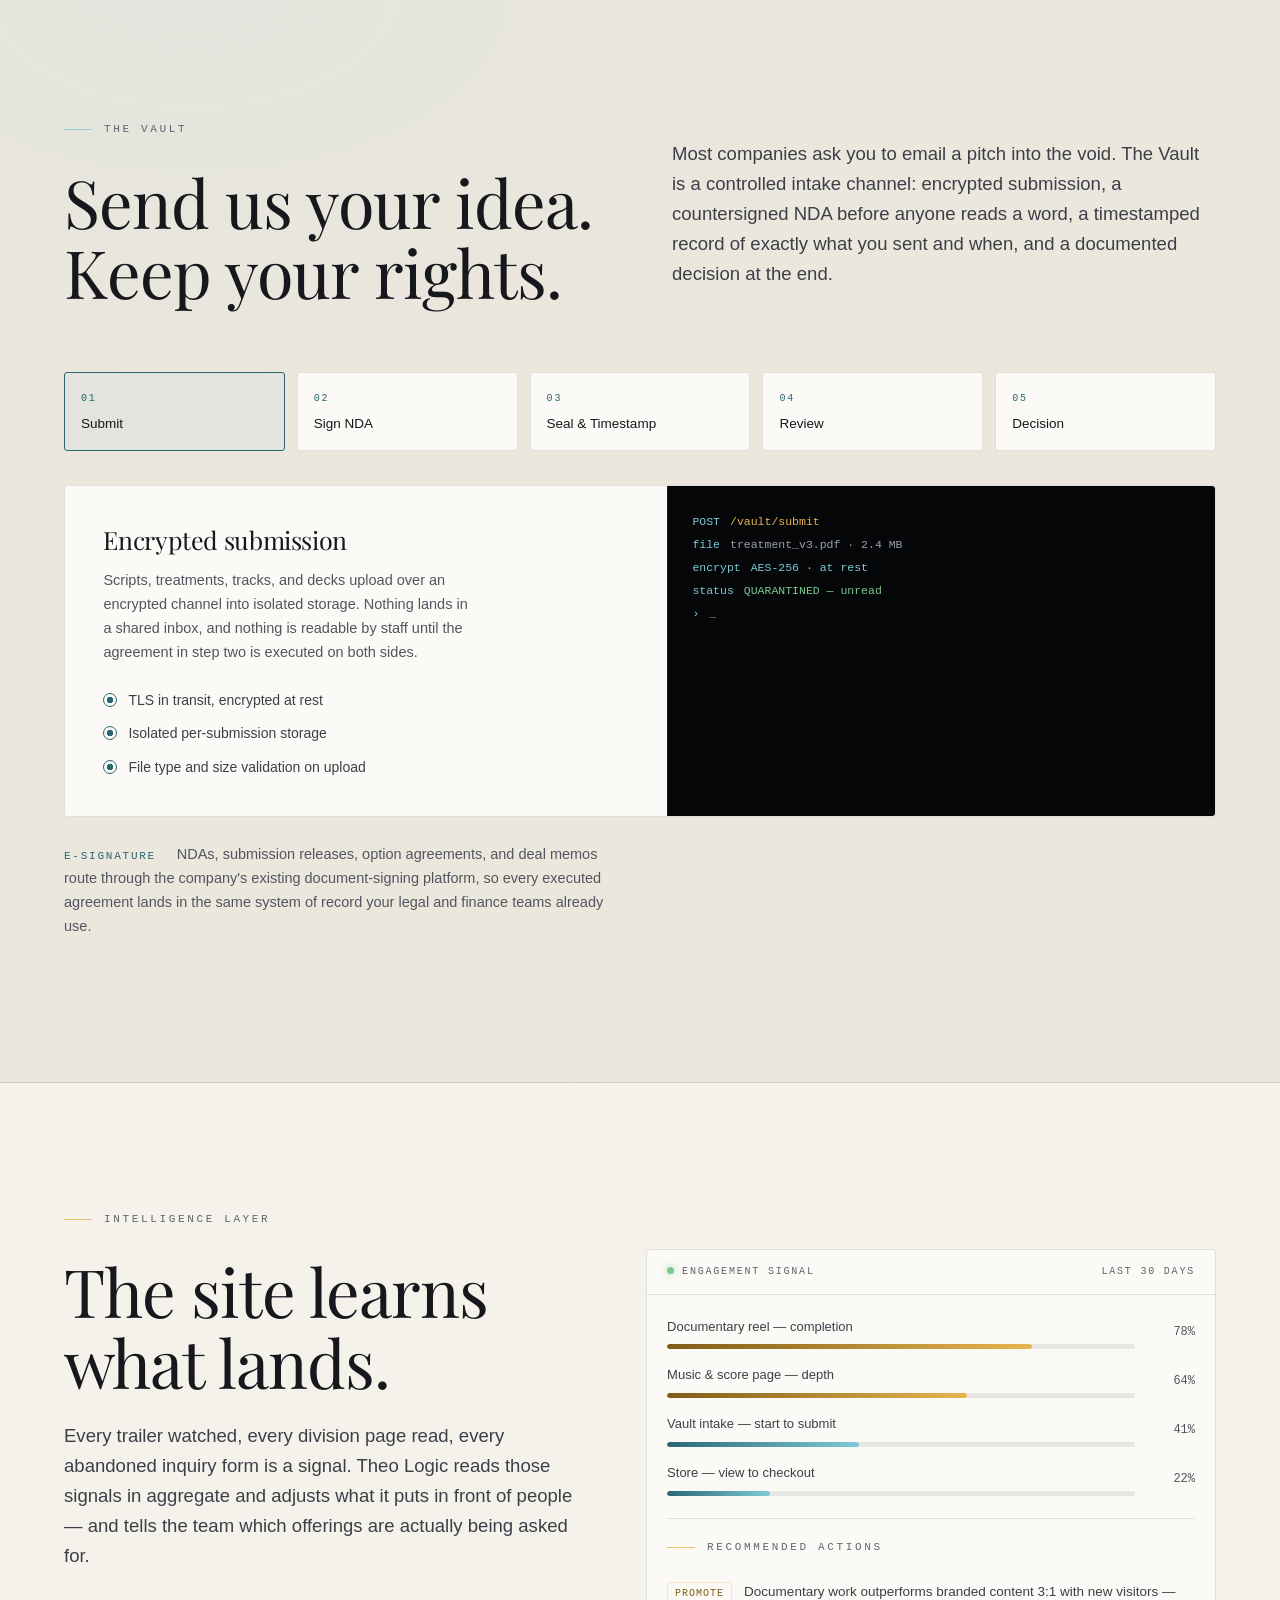
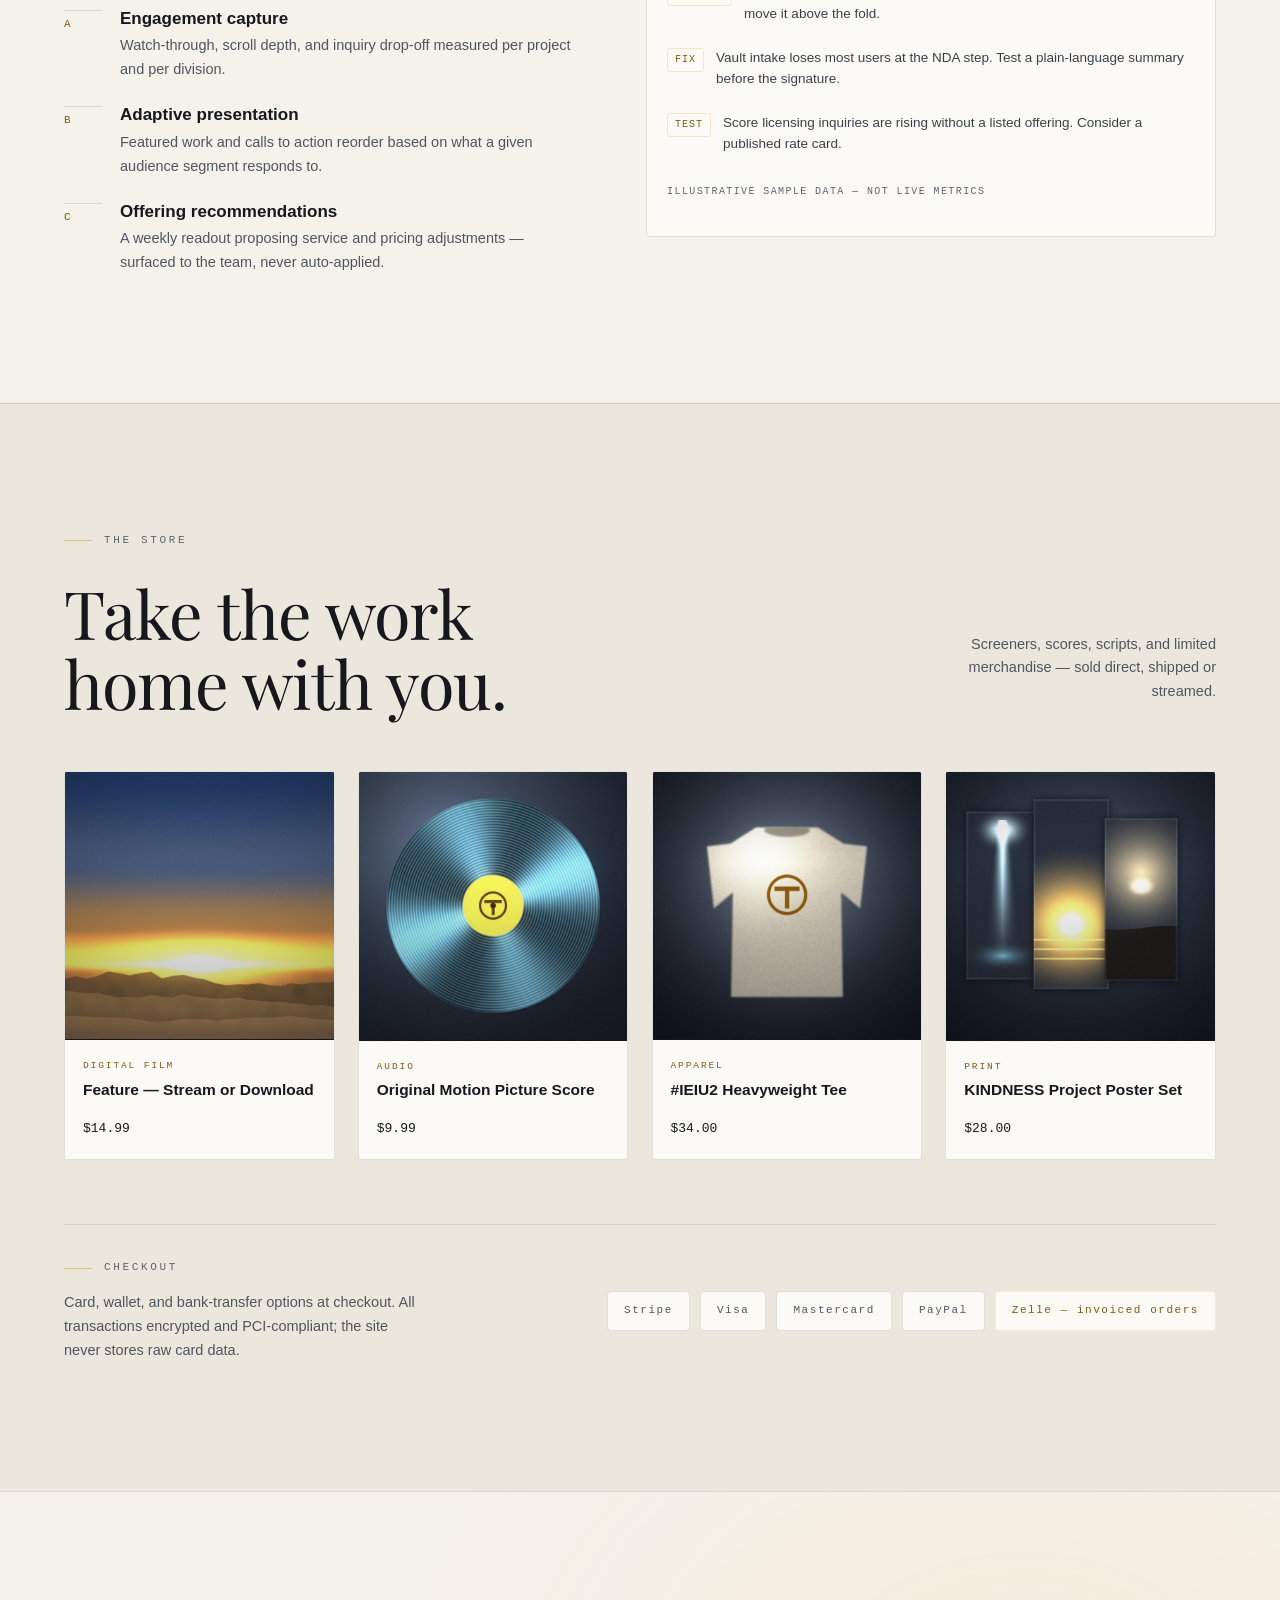
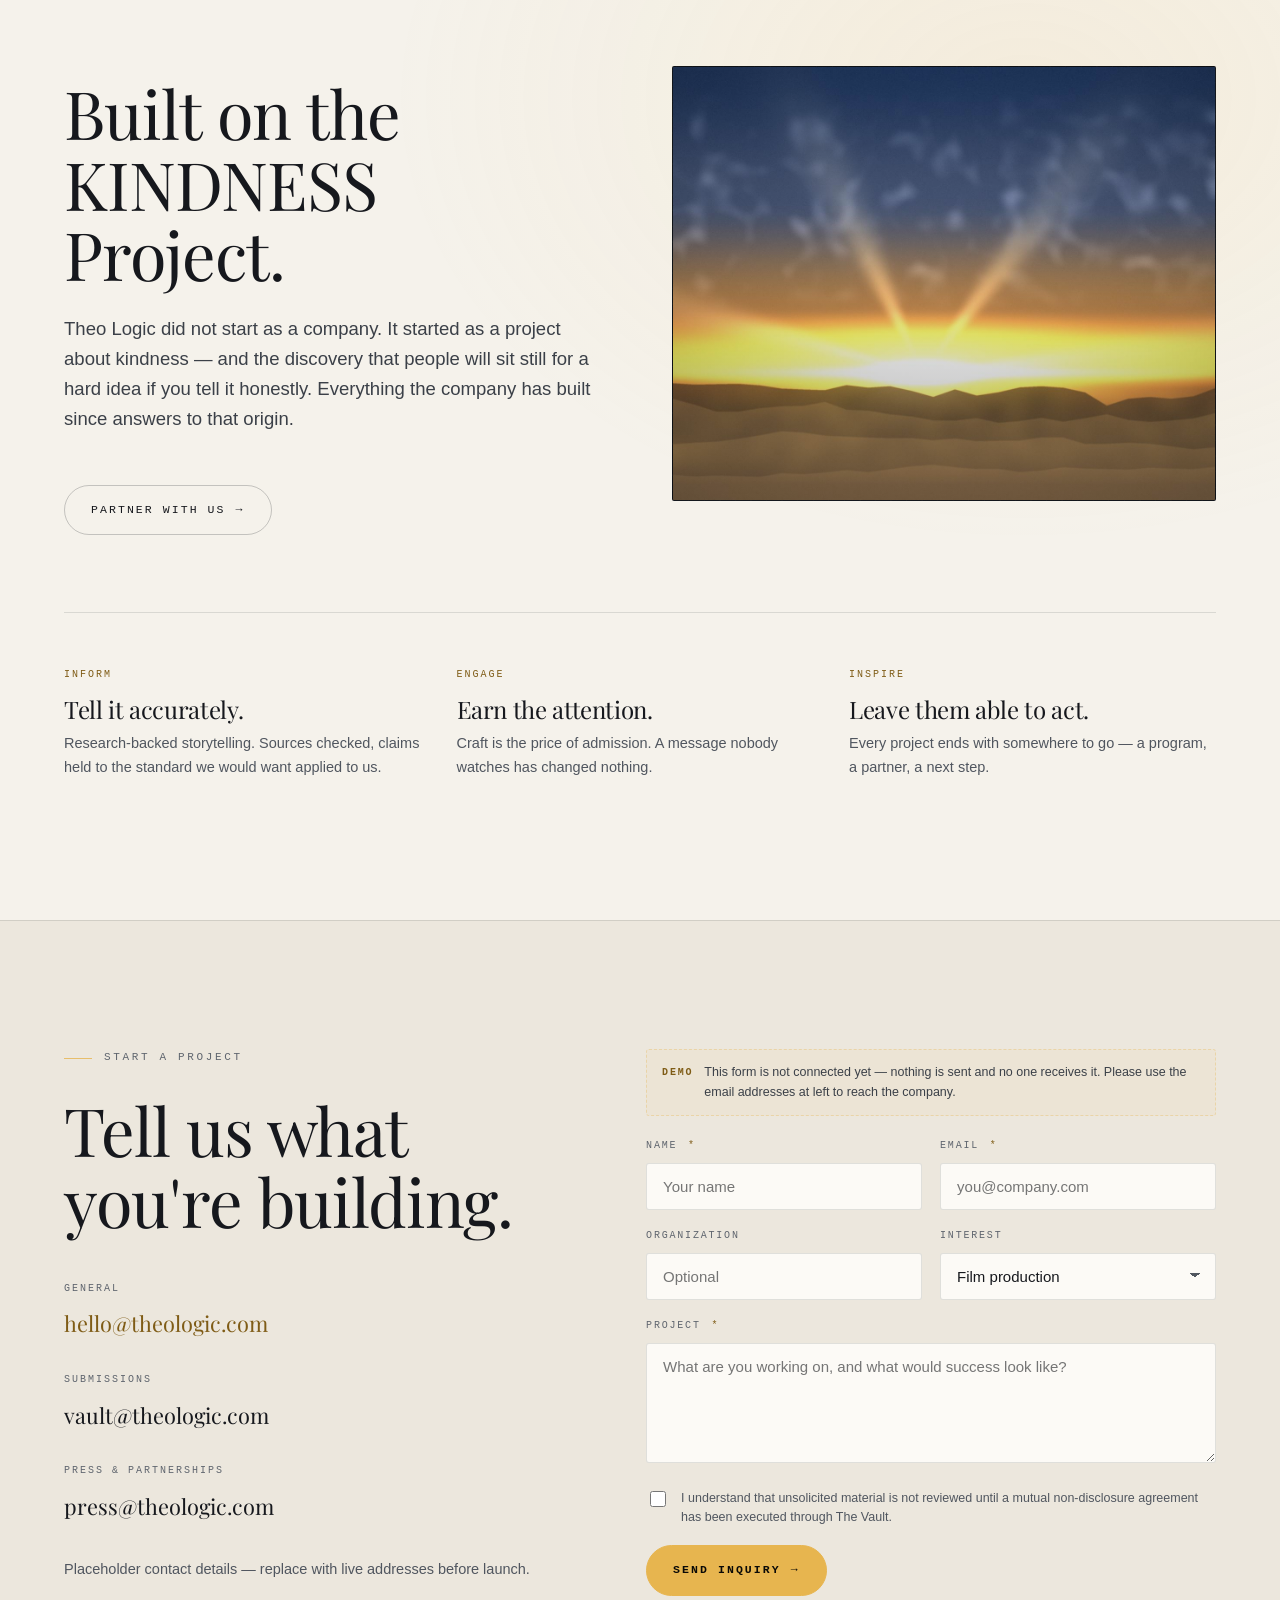
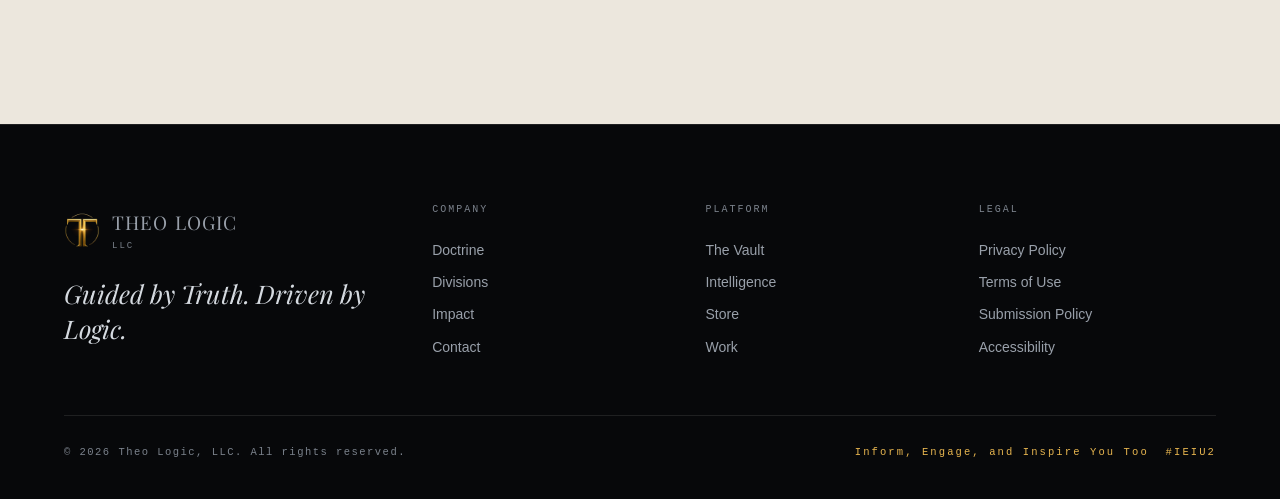
==== commit 2c4f31df: "Lighten the content sections and keep a dark frame Client feedback: the dark design had the right fe" ====
--- a/index.html
+++ b/index.html
@@ -157,7 +157,7 @@
 </div>
 
 <!-- ============================ DOCTRINE ============================ -->
-<section class="doctrine" id="doctrine" aria-labelledby="doctrine-h">
+<section class="doctrine theme-light" id="doctrine" aria-labelledby="doctrine-h">
   <div class="wrap doctrine-grid">
     <div>
       <p class="eyebrow reveal">Doctrine</p>
@@ -199,7 +199,7 @@
 </section>
 
 <!-- ============================ DIVISIONS ============================ -->
-<section class="divisions" id="divisions" aria-labelledby="divisions-h">
+<section class="divisions theme-light" id="divisions" aria-labelledby="divisions-h">
   <div class="wrap">
     <div class="div-head">
       <div>
@@ -264,7 +264,7 @@
 </section>
 
 <!-- ============================ WORK ============================ -->
-<section class="work" id="work" aria-labelledby="work-h">
+<section class="work theme-light" id="work" aria-labelledby="work-h">
   <div class="wrap">
     <p class="eyebrow reveal">Selected Work</p>
     <h2 class="h-1 reveal" id="work-h" data-d="1">Stories that earn<br>their runtime.</h2>
@@ -344,7 +344,7 @@
 </section>
 
 <!-- ============================ THE VAULT ============================ -->
-<section class="vault" id="vault" aria-labelledby="vault-h">
+<section class="vault theme-light" id="vault" aria-labelledby="vault-h">
   <div class="wrap">
     <div class="vault-top">
       <div>
@@ -389,7 +389,7 @@
       </div>
       <!-- Illustrative console output, not a live system view. Hidden from AT
            because it is decorative; the panel text carries the meaning. -->
-      <div class="term" id="term" aria-hidden="true"></div>
+      <div class="term theme-dark" id="term" aria-hidden="true"></div>
     </div>
 
     <p class="small reveal u-mt-26 u-mw-70">
@@ -402,7 +402,7 @@
 </section>
 
 <!-- ============================ INTELLIGENCE ============================ -->
-<section class="intel" id="intel" aria-labelledby="intel-h">
+<section class="intel theme-light" id="intel" aria-labelledby="intel-h">
   <div class="wrap intel-grid">
     <div>
       <p class="eyebrow reveal">Intelligence Layer</p>
@@ -468,7 +468,7 @@
 </section>
 
 <!-- ============================ STORE ============================ -->
-<section class="store" id="store" aria-labelledby="store-h">
+<section class="store theme-light" id="store" aria-labelledby="store-h">
   <div class="wrap">
     <div class="div-head">
       <div>
@@ -537,7 +537,7 @@
 </section>
 
 <!-- ============================ IMPACT ============================ -->
-<section class="impact" id="impact" aria-labelledby="impact-h">
+<section class="impact theme-light" id="impact" aria-labelledby="impact-h">
   <div class="wrap">
     <div class="impact-grid">
       <div>
@@ -577,7 +577,7 @@
 </section>
 
 <!-- ============================ CONTACT ============================ -->
-<section class="contact" id="contact" aria-labelledby="contact-h">
+<section class="contact theme-light" id="contact" aria-labelledby="contact-h">
   <div class="wrap contact-grid">
     <div>
       <p class="eyebrow reveal">Start a Project</p>
--- a/assets/css/styles.css
+++ b/assets/css/styles.css
@@ -1,7 +1,7 @@
 /* ============================================================
    THEO LOGIC — design tokens
    Concept: "The Frame and the Light"
-   Gold = Truth. Cyan = Logic. Near-black = the frame.
+   Gold = Truth. Cyan = Logic. Near-black = the frame; warm paper = the content.
    ============================================================ */
 
 /* ---------- self-hosted display serif ----------
@@ -26,20 +26,15 @@
 }
 
 :root{
-  --ink:      #07080A;
+  /* Brand constants — identical in every theme. Use these for fills, rules,
+     and glows; for text, use the role tokens in THEMES below. */
+  --ink:      #07080A;   /* near-black: the frame */
   --ink-2:    #0C0E12;
-  --ink-3:    #12151A;
-  --ink-4:    #191D24;
-  --paper:    #F5F2EB;
-  --muted:    #99A0AA;
-  --muted-2:  #6C737D;
-  --line:     rgba(245,242,235,.10);
-  --line-2:   rgba(245,242,235,.18);
-
+  --paper:    #F5F2EB;   /* warm white */
   --truth:    #E7B54F;   /* Guided by Truth */
-  --truth-dim:#8A6B27;
   --logic:    #7ECAD8;   /* Driven by Logic */
-  --logic-dim:#2F5F68;
+  --on-gold:  #0A0906;   /* text set on a gold fill */
+  --gold-hi:  #F2C765;   /* gold fill on hover */
 
   /* Playfair first so every platform renders the same face. */
   --serif: "Playfair Display","Didot","Bodoni 72",Georgia,"Times New Roman",serif;
@@ -51,10 +46,66 @@
   --ease: cubic-bezier(.16,1,.3,1);
 }
 
+/* ============================================================
+   THEMES — role tokens
+   ------------------------------------------------------------
+   Components colour themselves only through these roles, so a block
+   switches look with one class:
+     default / .theme-dark   the dark frame: nav, hero, marquee, footer,
+                             legal-page header, and the Vault console
+     .theme-light            warm paper content: every home-page section
+                             from Doctrine to Contact, and pages/ bodies
+   Every text role clears WCAG AA (4.5:1) against each background it sits
+   on in its theme. Re-check contrast before changing a value here.
+   ============================================================ */
+:root, .theme-dark{
+  --bg:          var(--ink);
+  --bg-band:     var(--ink-2);          /* alternating section band */
+  --surface:     var(--ink);            /* cards, panels, inputs */
+  --text:        var(--paper);          /* headings, strong text */
+  --text-soft:   #CBD0D7;               /* body copy, ledes */
+  --text-muted:  #99A0AA;               /* secondary copy, links */
+  --text-faint:  #7B828C;               /* eyebrows, labels, metadata */
+  --accent-text: var(--truth);          /* gold used as text */
+  --accent-dim:  #9C7A33;               /* numbering, kinds */
+  --cool-text:   var(--logic);          /* cyan used as text */
+  --cool-dim:    #5A95A0;
+  --line:        rgba(245,242,235,.10);
+  --line-2:      rgba(245,242,235,.18);
+  --track:       rgba(245,242,235,.07);
+  --focus:       var(--truth);
+}
+.theme-light{
+  --bg:          #F5F2EB;
+  --bg-band:     #ECE7DD;
+  --surface:     #FCFAF6;
+  --text:        #16181D;
+  --text-soft:   #3B4048;
+  --text-muted:  #50565F;
+  --text-faint:  #5F656E;
+  --accent-text: #7F5C16;               /* gold darkened to read on paper */
+  --accent-dim:  #7F5C16;
+  --cool-text:   #2A6773;               /* cyan darkened to read on paper */
+  --cool-dim:    #2A6773;
+  --line:        rgba(22,24,29,.12);
+  --line-2:      rgba(22,24,29,.22);
+  --track:       rgba(22,24,29,.08);
+  --focus:       #7F5C16;
+}
+/* Colour inherits as a computed value, so a themed block must re-apply it
+   where its tokens change. Section rules below may override the background. */
+.theme-dark, .theme-light{color:var(--text); background-color:var(--bg)}
+/* Native controls (checkboxes, select menus, scrollbars, placeholders) follow
+   color-scheme. The page-level meta tag says "dark" for the frame, so light
+   content opts back into light controls — otherwise its checkbox renders as a
+   dark square and the select menu opens dark. */
+:root, .theme-dark{color-scheme:dark}
+.theme-light{color-scheme:light}
+
 *,*::before,*::after{box-sizing:border-box}
 html{scroll-behavior:smooth; -webkit-text-size-adjust:100%}
 body{
-  margin:0; background:var(--ink); color:var(--paper);
+  margin:0; background:var(--bg); color:var(--text);
   font-family:var(--sans); font-size:16px; line-height:1.6;
   -webkit-font-smoothing:antialiased; overflow-x:hidden;
 }
@@ -66,10 +117,10 @@
    Visible focus ring for keyboard users only. :focus-visible keeps the ring off
    mouse clicks, so the design is undisturbed for pointer users.
    ------------------------------------------------------------------ */
-:focus-visible{outline:2px solid var(--truth); outline-offset:3px; border-radius:2px}
+:focus-visible{outline:2px solid var(--focus); outline-offset:3px; border-radius:2px}
 .skip{
   position:absolute; left:var(--pad); top:-100px; z-index:300;
-  background:var(--truth); color:#0A0906; padding:12px 20px; border-radius:0 0 4px 4px;
+  background:var(--truth); color:var(--on-gold); padding:12px 20px; border-radius:0 0 4px 4px;
   font-family:var(--mono); font-size:11px; letter-spacing:.16em; text-transform:uppercase;
   font-weight:600; transition:top .25s var(--ease);
 }
@@ -110,7 +161,7 @@
 
 .eyebrow{
   font-family:var(--mono); font-size:11px; letter-spacing:.24em; text-transform:uppercase;
-  color:var(--muted-2); display:flex; align-items:center; gap:12px; margin:0 0 28px;
+  color:var(--text-faint); display:flex; align-items:center; gap:12px; margin:0 0 28px;
 }
 .eyebrow::before{content:""; width:28px; height:1px; background:var(--truth); opacity:.8}
 .eyebrow.cool::before{background:var(--logic)}
@@ -120,9 +171,9 @@
 .h-1{font-size:clamp(32px,5.2vw,68px); line-height:1.06}
 .h-2{font-size:clamp(24px,3.2vw,40px)}
 .h-3{font-size:clamp(19px,2vw,25px); line-height:1.2}
-.lede{font-size:clamp(17px,1.45vw,21px); line-height:1.62; color:#CBD0D7; max-width:62ch}
-.small{font-size:14.5px; color:var(--muted); line-height:1.65}
-.gold{color:var(--truth)} .cyan{color:var(--logic)}
+.lede{font-size:clamp(17px,1.45vw,21px); line-height:1.62; color:var(--text-soft); max-width:62ch}
+.small{font-size:14.5px; color:var(--text-muted); line-height:1.65}
+.gold{color:var(--accent-text)} .cyan{color:var(--cool-text)}
 .ital{font-style:italic}
 
 /* ---------- inline text treatments ---------- */
@@ -167,7 +218,7 @@
 }
 .slot-tag{
   font-family:var(--mono); font-size:10px; letter-spacing:.2em; text-transform:uppercase;
-  color:var(--muted-2); border:1px solid var(--line); padding:6px 10px; border-radius:100px;
+  color:var(--text-faint); border:1px solid var(--line); padding:6px 10px; border-radius:100px;
   background:rgba(7,8,10,.6); backdrop-filter:blur(4px);
 }
 
@@ -177,9 +228,9 @@
   font-family:var(--mono); font-size:11.5px; letter-spacing:.18em; text-transform:uppercase;
   border:1px solid var(--line-2); transition:.45s var(--ease); white-space:nowrap;
 }
-.btn:hover{border-color:var(--truth); color:var(--truth); transform:translateY(-2px)}
-.btn-solid{background:var(--truth); color:#0A0906; border-color:var(--truth); font-weight:600}
-.btn-solid:hover{background:#F2C765; border-color:#F2C765; color:#0A0906}
+.btn:hover{border-color:var(--accent-text); color:var(--accent-text); transform:translateY(-2px)}
+.btn-solid{background:var(--truth); color:var(--on-gold); border-color:var(--truth); font-weight:600}
+.btn-solid:hover{background:var(--gold-hi); border-color:var(--gold-hi); color:var(--on-gold)}
 .btn .ar{transition:transform .45s var(--ease)}
 .btn:hover .ar{transform:translateX(4px)}
 
@@ -194,21 +245,21 @@
   padding:22px var(--pad); transition:.5s var(--ease);
   border-bottom:1px solid transparent;
 }
-nav.stuck{background:rgba(7,8,10,.82); backdrop-filter:blur(16px) saturate(1.2);
+nav.stuck{background:rgba(7,8,10,.96); backdrop-filter:blur(16px) saturate(1.2);
   border-bottom-color:var(--line); padding-top:14px; padding-bottom:14px}
 .brand{display:flex; align-items:center; gap:12px}
 /* Raster emblem (assets/brand/logo-mark-192.png, transparent, gold on nothing).
    Shown larger than the old 26px line mark because its bevel and flare need room. */
 .mark{width:36px; height:36px; flex:none}
 .brand-txt{font-family:var(--serif); font-size:19px; letter-spacing:.06em}
-.brand-txt small{font-family:var(--mono); font-size:9px; letter-spacing:.22em; color:var(--muted-2);
+.brand-txt small{font-family:var(--mono); font-size:9px; letter-spacing:.22em; color:var(--text-faint);
   display:block; margin-top:2px}
 .navlinks{display:flex; gap:34px; align-items:center}
 .navlinks a{font-family:var(--mono); font-size:11px; letter-spacing:.17em; text-transform:uppercase;
-  color:var(--muted); transition:.3s; position:relative; padding:4px 0}
+  color:var(--text-muted); transition:.3s; position:relative; padding:4px 0}
 .navlinks a::after{content:""; position:absolute; left:0; bottom:0; height:1px; width:0;
   background:var(--truth); transition:width .4s var(--ease)}
-.navlinks a:hover{color:var(--paper)} .navlinks a:hover::after{width:100%}
+.navlinks a:hover{color:var(--text)} .navlinks a:hover::after{width:100%}
 .nav-cta{padding:11px 20px; font-size:10.5px}
 .burger{display:none; width:34px; height:34px; position:relative; z-index:160}
 .burger i{position:absolute; left:5px; right:5px; height:1.5px; background:var(--paper); transition:.4s var(--ease)}
@@ -255,7 +306,7 @@
   padding-left:clamp(0px,8vw,140px)}
 .hero-meta{display:flex; flex-wrap:wrap; gap:14px; margin-top:36px; align-items:center}
 .scrollcue{position:absolute; bottom:32px; left:var(--pad); display:flex; align-items:center; gap:12px;
-  font-family:var(--mono); font-size:10px; letter-spacing:.22em; color:var(--muted-2); text-transform:uppercase}
+  font-family:var(--mono); font-size:10px; letter-spacing:.22em; color:var(--text-faint); text-transform:uppercase}
 .scrollcue .bar{width:1px; height:38px; background:linear-gradient(var(--truth),transparent);
   animation:drop 2.4s ease-in-out infinite}
 @keyframes drop{0%,100%{opacity:.25; transform:scaleY(.5); transform-origin:top}
@@ -293,7 +344,7 @@
 .creed{border-left:1px solid var(--line); padding-left:clamp(20px,3vw,40px); position:relative}
 .creed::before{content:""; position:absolute; left:-1px; top:0; width:1px; height:44px; background:var(--truth)}
 .creed h3{margin-bottom:16px}
-.creed p{margin:0; font-size:clamp(16px,1.35vw,19px); line-height:1.68; color:#C3C9D1}
+.creed p{margin:0; font-size:clamp(16px,1.35vw,19px); line-height:1.68; color:var(--text-soft)}
 .motto-card{
   border:1px solid var(--line); border-radius:3px; padding:clamp(28px,3.4vw,48px);
   background:linear-gradient(155deg,rgba(231,181,79,.07),rgba(126,202,216,.04) 55%, transparent);
@@ -307,7 +358,7 @@
 /* ============================================================
    DIVISIONS
    ============================================================ */
-.divisions{padding:clamp(80px,10vw,140px) 0; background:var(--ink-2); border-top:1px solid var(--line)}
+.divisions{padding:clamp(80px,10vw,140px) 0; background:var(--bg-band); border-top:1px solid var(--line)}
 .div-head{display:flex; justify-content:space-between; align-items:flex-end; gap:30px; margin-bottom:14px}
 .div-row{
   display:grid; grid-template-columns:78px minmax(0,1.25fr) minmax(0,1.5fr) auto; gap:clamp(16px,3vw,44px);
@@ -320,15 +371,15 @@
 .div-row:hover::before{opacity:1}
 .div-row:hover{padding-left:16px}
 .div-row:first-of-type{border-top:1px solid var(--line)}
-.div-num{font-family:var(--mono); font-size:12px; letter-spacing:.16em; color:var(--truth-dim); transition:.5s}
-.div-row:hover .div-num{color:var(--truth)}
+.div-num{font-family:var(--mono); font-size:12px; letter-spacing:.16em; color:var(--accent-dim); transition:.5s}
+.div-row:hover .div-num{color:var(--accent-text)}
 .div-title{font-family:var(--serif); font-size:clamp(24px,3.1vw,42px); line-height:1.1}
 .div-tags{display:flex; flex-wrap:wrap; gap:8px; margin-top:12px}
 .div-tags span{font-family:var(--mono); font-size:10px; letter-spacing:.14em; text-transform:uppercase;
-  color:var(--muted-2); border:1px solid var(--line); padding:5px 10px; border-radius:100px}
+  color:var(--text-faint); border:1px solid var(--line); padding:5px 10px; border-radius:100px}
 .div-arrow{width:44px; height:44px; border-radius:50%; border:1px solid var(--line);
-  display:grid; place-items:center; color:var(--muted); transition:.5s var(--ease); flex:none}
-.div-row:hover .div-arrow{background:var(--truth); border-color:var(--truth); color:#0A0906; transform:rotate(-45deg)}
+  display:grid; place-items:center; color:var(--text-muted); transition:.5s var(--ease); flex:none}
+.div-row:hover .div-arrow{background:var(--truth); border-color:var(--truth); color:var(--on-gold); transform:rotate(-45deg)}
 
 /* ============================================================
    WORK
@@ -345,9 +396,9 @@
 .card:hover .slot{border-color:var(--line-2)}
 .card-meta{display:flex; justify-content:space-between; align-items:baseline; gap:16px; padding-top:16px}
 .card-meta h4{font-size:clamp(17px,1.6vw,22px)}
-.card-meta .yr{font-family:var(--mono); font-size:10.5px; letter-spacing:.16em; color:var(--muted-2)}
+.card-meta .yr{font-family:var(--mono); font-size:10.5px; letter-spacing:.16em; color:var(--text-faint)}
 .card-kind{font-family:var(--mono); font-size:10px; letter-spacing:.18em; text-transform:uppercase;
-  color:var(--truth-dim); margin-top:6px}
+  color:var(--accent-dim); margin-top:6px}
 .c8{grid-column:span 8} .c4{grid-column:span 4} .c6{grid-column:span 6} .c12{grid-column:span 12}
 
 .feature{
@@ -357,7 +408,7 @@
 }
 .feature .slot{aspect-ratio:16/10}
 .badge{display:inline-flex; align-items:center; gap:8px; font-family:var(--mono); font-size:10px;
-  letter-spacing:.2em; text-transform:uppercase; color:var(--truth); border:1px solid rgba(231,181,79,.35);
+  letter-spacing:.2em; text-transform:uppercase; color:var(--accent-text); border:1px solid rgba(231,181,79,.35);
   padding:6px 12px; border-radius:100px; margin-bottom:20px}
 .badge i{width:5px; height:5px; border-radius:50%; background:var(--truth);
   box-shadow:0 0 0 0 rgba(231,181,79,.6); animation:pulse 2.4s infinite}
@@ -367,34 +418,34 @@
    THE VAULT — secure IP exchange  (cool / instrument panel)
    ============================================================ */
 .vault{padding:clamp(80px,10vw,150px) 0; background:
-  radial-gradient(90% 60% at 15% 0%, rgba(126,202,216,.09), transparent 60%), var(--ink-2);
+  radial-gradient(90% 60% at 15% 0%, rgba(126,202,216,.09), transparent 60%), var(--bg-band);
   border-top:1px solid var(--line); border-bottom:1px solid var(--line)}
 .vault-top{display:grid; grid-template-columns:1fr 1fr; gap:clamp(30px,5vw,80px); align-items:end;
   margin-bottom:clamp(44px,5vw,72px)}
 .flow{display:grid; grid-template-columns:repeat(5,1fr); gap:12px; margin-bottom:34px}
 .step{
   text-align:left; border:1px solid var(--line); border-radius:3px; padding:18px 16px;
-  background:rgba(7,8,10,.45); transition:.45s var(--ease); position:relative;
+  background:var(--surface); transition:.45s var(--ease); position:relative;
 }
 .step:hover{border-color:var(--line-2)}
-.step.on{border-color:var(--logic); background:rgba(126,202,216,.09)}
-.step .n{display:block; font-family:var(--mono); font-size:10px; letter-spacing:.18em; color:var(--logic-dim)}
-.step.on .n{color:var(--logic)}
+.step.on{border-color:var(--cool-text); background:rgba(126,202,216,.09)}
+.step .n{display:block; font-family:var(--mono); font-size:10px; letter-spacing:.18em; color:var(--cool-dim)}
+.step.on .n{color:var(--cool-text)}
 .step .t{display:block; font-family:var(--sans); font-size:13.5px; font-weight:500; margin-top:8px; line-height:1.3}
 .panel{
-  border:1px solid var(--line); border-radius:4px; background:var(--ink); overflow:hidden;
+  border:1px solid var(--line); border-radius:4px; background:var(--surface); overflow:hidden;
   display:grid; grid-template-columns:1.1fr 1fr; min-height:300px;
 }
 .panel-body{padding:clamp(24px,3vw,42px)}
 .panel-body h3{margin-bottom:14px}
 .panel-body .small{max-width:46ch}
 .checks{list-style:none; margin:24px 0 0; padding:0; display:grid; gap:11px}
-.checks li{display:flex; gap:11px; font-size:14px; color:#BFC6CE; align-items:flex-start}
+.checks li{display:flex; gap:11px; font-size:14px; color:var(--text-soft); align-items:flex-start}
 .checks li::before{content:""; width:14px; height:14px; margin-top:4px; flex:none; border-radius:50%;
-  border:1px solid var(--logic); background:radial-gradient(circle,var(--logic) 0 3px, transparent 3px)}
+  border:1px solid var(--cool-text); background:radial-gradient(circle,var(--cool-text) 0 3px, transparent 3px)}
 .term{
   border-left:1px solid var(--line); background:#050608; padding:24px; font-family:var(--mono);
-  font-size:11.5px; line-height:2; color:var(--muted); overflow:hidden;
+  font-size:11.5px; line-height:2; color:var(--text-muted); overflow:hidden;
 }
 .term .k{color:var(--logic)} .term .g{color:var(--truth)} .term .ok{color:#7BC98C}
 .term .row{display:flex; gap:10px; opacity:0; animation:typein .5s var(--ease) forwards}
@@ -409,94 +460,94 @@
    ============================================================ */
 .intel{padding:clamp(80px,10vw,150px) 0}
 .intel-grid{display:grid; grid-template-columns:1fr 1.1fr; gap:clamp(34px,5vw,80px); align-items:center}
-.dash{border:1px solid var(--line); border-radius:4px; background:var(--ink-2); overflow:hidden}
+.dash{border:1px solid var(--line); border-radius:4px; background:var(--surface); overflow:hidden}
 .dash-hd{display:flex; justify-content:space-between; align-items:center; padding:14px 20px;
   border-bottom:1px solid var(--line); font-family:var(--mono); font-size:10px; letter-spacing:.18em;
-  text-transform:uppercase; color:var(--muted-2)}
+  text-transform:uppercase; color:var(--text-faint)}
 .dot{width:7px; height:7px; border-radius:50%; background:#7BC98C; display:inline-block; margin-right:8px;
   box-shadow:0 0 8px rgba(123,201,140,.7)}
 .dash-body{padding:22px 20px 26px}
 .bar-row{display:grid; grid-template-columns:1fr 46px; gap:14px; align-items:center; margin-bottom:16px}
-.bar-row .lb{font-size:13px; color:#C3C9D1; margin-bottom:7px}
-.track{height:5px; border-radius:100px; background:rgba(245,242,235,.07); overflow:hidden}
+.bar-row .lb{font-size:13px; color:var(--text-soft); margin-bottom:7px}
+.track{height:5px; border-radius:100px; background:var(--track); overflow:hidden}
 .fill{height:100%; border-radius:100px; width:0; transition:width 1.5s var(--ease);
-  background:linear-gradient(90deg,var(--truth-dim),var(--truth))}
-.fill.c{background:linear-gradient(90deg,var(--logic-dim),var(--logic))}
-.pct{font-family:var(--mono); font-size:12px; color:var(--muted); text-align:right}
+  background:linear-gradient(90deg,var(--accent-dim),var(--truth))}
+.fill.c{background:linear-gradient(90deg,var(--cool-dim),var(--logic))}
+.pct{font-family:var(--mono); font-size:12px; color:var(--text-muted); text-align:right}
 .rec{margin-top:22px; border-top:1px solid var(--line); padding-top:20px}
-.rec-item{display:flex; gap:12px; align-items:flex-start; padding:11px 0; font-size:13.5px; color:#C3C9D1}
-.rec-item .ic{font-family:var(--mono); font-size:10px; letter-spacing:.1em; color:var(--truth);
+.rec-item{display:flex; gap:12px; align-items:flex-start; padding:11px 0; font-size:13.5px; color:var(--text-soft)}
+.rec-item .ic{font-family:var(--mono); font-size:10px; letter-spacing:.1em; color:var(--accent-text);
   border:1px solid rgba(231,181,79,.3); border-radius:3px; padding:3px 7px; flex:none; margin-top:1px}
 .disclaimer{font-family:var(--mono); font-size:10px; letter-spacing:.14em; text-transform:uppercase;
-  color:var(--muted-2); margin-top:18px}
+  color:var(--text-faint); margin-top:18px}
 .feat-list{display:grid; gap:24px; margin-top:38px}
 .feat{display:grid; grid-template-columns:38px 1fr; gap:18px}
-.feat .idx{font-family:var(--mono); font-size:11px; color:var(--truth-dim); letter-spacing:.14em;
+.feat .idx{font-family:var(--mono); font-size:11px; color:var(--accent-dim); letter-spacing:.14em;
   padding-top:5px; border-top:1px solid var(--line)}
 .feat h4{font-size:17px; font-family:var(--sans); font-weight:600; letter-spacing:0; margin-bottom:7px}
 
 /* ============================================================
    STORE
    ============================================================ */
-.store{padding:clamp(80px,10vw,150px) 0; background:var(--ink-2); border-top:1px solid var(--line)}
+.store{padding:clamp(80px,10vw,150px) 0; background:var(--bg-band); border-top:1px solid var(--line)}
 .prods{display:grid; grid-template-columns:repeat(4,1fr); gap:clamp(14px,1.8vw,26px); margin-top:52px}
 .prod{border:1px solid var(--line); border-radius:3px; overflow:hidden; transition:.55s var(--ease);
-  background:var(--ink); display:flex; flex-direction:column}
+  background:var(--surface); display:flex; flex-direction:column}
 .prod:hover{transform:translateY(-6px); border-color:var(--line-2)}
 .prod .slot{aspect-ratio:1; border:0; border-bottom:1px solid var(--line); border-radius:0}
 .prod-info{padding:18px 18px 20px; display:flex; flex-direction:column; gap:6px; flex:1}
 .prod-info .kind{font-family:var(--mono); font-size:9.5px; letter-spacing:.2em; text-transform:uppercase;
-  color:var(--truth-dim)}
+  color:var(--accent-dim)}
 .prod-info h4{font-family:var(--sans); font-weight:600; font-size:15.5px; letter-spacing:0; line-height:1.35}
-.prod-info .pr{font-family:var(--mono); font-size:13px; color:var(--paper); margin-top:auto; padding-top:12px}
+.prod-info .pr{font-family:var(--mono); font-size:13px; color:var(--text); margin-top:auto; padding-top:12px}
 .pay{margin-top:clamp(44px,5vw,70px); border-top:1px solid var(--line); padding-top:34px;
   display:flex; flex-wrap:wrap; gap:26px; align-items:center; justify-content:space-between}
 .pay-chips{display:flex; flex-wrap:wrap; gap:10px}
-.chip{font-family:var(--mono); font-size:11px; letter-spacing:.14em; color:var(--muted);
-  border:1px solid var(--line); border-radius:4px; padding:10px 16px; background:var(--ink);
+.chip{font-family:var(--mono); font-size:11px; letter-spacing:.14em; color:var(--text-muted);
+  border:1px solid var(--line); border-radius:4px; padding:10px 16px; background:var(--surface);
   transition:.4s var(--ease)}
-.chip:hover{border-color:var(--line-2); color:var(--paper)}
-.chip.note{color:var(--truth-dim); border-color:rgba(231,181,79,.22)}
+.chip:hover{border-color:var(--line-2); color:var(--text)}
+.chip.note{color:var(--accent-dim); border-color:rgba(231,181,79,.22)}
 
 /* ============================================================
    IMPACT / KINDNESS
    ============================================================ */
 .impact{padding:clamp(90px,11vw,160px) 0; background:
-  radial-gradient(80% 70% at 80% 20%, rgba(231,181,79,.10), transparent 62%), var(--ink);
+  radial-gradient(80% 70% at 80% 20%, rgba(231,181,79,.10), transparent 62%), var(--bg);
   border-top:1px solid var(--line)}
 .impact-grid{display:grid; grid-template-columns:1fr 1fr; gap:clamp(34px,5vw,80px); align-items:center}
 .impact .slot{aspect-ratio:5/4}
 .pillars{display:grid; grid-template-columns:repeat(3,1fr); gap:clamp(16px,2vw,30px);
   margin-top:clamp(48px,6vw,80px); border-top:1px solid var(--line); padding-top:44px}
 .pillar h4{font-family:var(--serif); font-size:clamp(19px,1.9vw,24px); margin-bottom:10px}
-.pillar .k{font-family:var(--mono); font-size:10px; letter-spacing:.2em; color:var(--truth);
+.pillar .k{font-family:var(--mono); font-size:10px; letter-spacing:.2em; color:var(--accent-text);
   text-transform:uppercase; margin-bottom:14px}
 
 /* ============================================================
    CONTACT + FOOTER
    ============================================================ */
-.contact{padding:clamp(80px,10vw,150px) 0; background:var(--ink-2); border-top:1px solid var(--line)}
+.contact{padding:clamp(80px,10vw,150px) 0; background:var(--bg-band); border-top:1px solid var(--line)}
 .contact-grid{display:grid; grid-template-columns:1fr 1.1fr; gap:clamp(36px,5vw,80px)}
 form{display:grid; gap:18px}
 .f2{display:grid; grid-template-columns:1fr 1fr; gap:18px}
 label{font-family:var(--mono); font-size:10px; letter-spacing:.18em; text-transform:uppercase;
-  color:var(--muted-2); display:block; margin-bottom:9px}
+  color:var(--text-faint); display:block; margin-bottom:9px}
 input,select,textarea{
-  width:100%; background:var(--ink); border:1px solid var(--line); border-radius:3px;
-  padding:14px 16px; color:var(--paper); font-family:var(--sans); font-size:15px; transition:.35s;
-}
-input:focus,select:focus,textarea:focus{outline:none; border-color:var(--truth);
+  width:100%; background:var(--surface); border:1px solid var(--line); border-radius:3px;
+  padding:14px 16px; color:var(--text); font-family:var(--sans); font-size:15px; transition:.35s;
+}
+input:focus,select:focus,textarea:focus{outline:none; border-color:var(--focus);
   box-shadow:0 0 0 3px rgba(231,181,79,.08)}
 textarea{resize:vertical; min-height:120px}
-select{appearance:none; background-image:linear-gradient(45deg,transparent 50%,var(--muted) 50%),
-  linear-gradient(135deg,var(--muted) 50%,transparent 50%);
+select{appearance:none; background-image:linear-gradient(45deg,transparent 50%,var(--text-muted) 50%),
+  linear-gradient(135deg,var(--text-muted) 50%,transparent 50%);
   background-position:calc(100% - 20px) calc(1.25em), calc(100% - 15px) calc(1.25em);
   background-size:5px 5px, 5px 5px; background-repeat:no-repeat}
 .consent{display:flex; gap:12px; align-items:flex-start; font-family:var(--sans); font-size:12.5px;
-  letter-spacing:0; text-transform:none; color:var(--muted); line-height:1.55; margin:0}
-.consent input{width:16px; height:16px; margin-top:2px; flex:none; accent-color:var(--truth)}
+  letter-spacing:0; text-transform:none; color:var(--text-muted); line-height:1.55; margin:0}
+.consent input{width:16px; height:16px; margin-top:2px; flex:none; accent-color:var(--accent-text)}
 /* required-field marker */
-label .req{color:var(--truth); margin-left:3px}
+label .req{color:var(--accent-text); margin-left:3px}
 input:user-invalid,select:user-invalid,textarea:user-invalid{border-color:#C96A6A}
 
 /* ---------- form notice + status ----------
@@ -507,27 +558,27 @@
 .form-notice{
   display:flex; gap:11px; align-items:flex-start; margin:0 0 4px;
   border:1px dashed rgba(231,181,79,.34); border-radius:3px; padding:13px 15px;
-  background:rgba(231,181,79,.05); font-size:12.5px; line-height:1.55; color:#C9CFD6;
-}
-.form-notice b{color:var(--truth); font-family:var(--mono); font-size:10px;
+  background:rgba(231,181,79,.05); font-size:12.5px; line-height:1.55; color:var(--text-soft);
+}
+.form-notice b{color:var(--accent-text); font-family:var(--mono); font-size:10px;
   letter-spacing:.18em; text-transform:uppercase; flex:none; padding-top:2px}
 .form-status{
   margin:0; font-family:var(--mono); font-size:11px; letter-spacing:.14em;
-  text-transform:uppercase; color:var(--truth); min-height:1.2em;
+  text-transform:uppercase; color:var(--accent-text); min-height:1.2em;
 }
 .form-status:empty{display:none}
 
 .contact-info{display:grid; gap:34px; align-content:start}
 .ci h4{font-family:var(--mono); font-size:10px; letter-spacing:.2em; text-transform:uppercase;
-  color:var(--muted-2); font-weight:400; margin-bottom:12px}
+  color:var(--text-faint); font-weight:400; margin-bottom:12px}
 .ci p{margin:0; font-size:clamp(17px,1.7vw,22px); font-family:var(--serif)}
 
 footer{padding:clamp(56px,6vw,84px) 0 40px; border-top:1px solid var(--line)}
 .foot-top{display:grid; grid-template-columns:1.4fr 1fr 1fr 1fr; gap:36px; padding-bottom:52px}
 .foot-col h5{font-family:var(--mono); font-size:10px; letter-spacing:.2em; text-transform:uppercase;
-  color:var(--muted-2); font-weight:400; margin:0 0 16px}
-.foot-col a{display:block; font-size:14px; color:var(--muted); padding:5px 0; transition:.3s}
-.foot-col a:hover{color:var(--truth)}
+  color:var(--text-faint); font-weight:400; margin:0 0 16px}
+.foot-col a{display:block; font-size:14px; color:var(--text-muted); padding:5px 0; transition:.3s}
+.foot-col a:hover{color:var(--accent-text)}
 /* The brand link lives in a .foot-col, whose links are display:block. Keep the
    emblem and wordmark side by side, as in the nav. */
 .foot-col .brand{display:flex}
@@ -535,8 +586,8 @@
   line-height:1.35; color:#D5DAE0; max-width:22ch; margin:18px 0 0}
 .foot-bot{display:flex; flex-wrap:wrap; gap:18px; justify-content:space-between; align-items:center;
   border-top:1px solid var(--line); padding-top:28px;
-  font-family:var(--mono); font-size:10.5px; letter-spacing:.14em; color:var(--muted-2)}
-.hashtag{color:var(--truth); letter-spacing:.2em}
+  font-family:var(--mono); font-size:10.5px; letter-spacing:.14em; color:var(--text-faint)}
+.hashtag{color:var(--accent-text); letter-spacing:.2em}
 
 /* ============================================================
    SUBPAGES  (/pages/*.html — legal, policy, long-form text)
@@ -549,12 +600,12 @@
 .doc-head{
   border-bottom:1px solid var(--line); padding:26px 0;
   position:sticky; top:0; z-index:100;
-  background:rgba(7,8,10,.9); backdrop-filter:blur(16px) saturate(1.2);
+  background:rgba(7,8,10,.96); backdrop-filter:blur(16px) saturate(1.2);
 }
 .doc-head .wrap{display:flex; align-items:center; justify-content:space-between; gap:20px}
 .doc-back{
   font-family:var(--mono); font-size:11px; letter-spacing:.17em; text-transform:uppercase;
-  color:var(--muted); transition:.3s; display:inline-flex; align-items:center; gap:9px;
+  color:var(--text-muted); transition:.3s; display:inline-flex; align-items:center; gap:9px;
 }
 .doc-back:hover{color:var(--truth)}
 .doc-back .ar{transition:transform .4s var(--ease)}
@@ -569,17 +620,17 @@
 }
 .doc-body h3{font-family:var(--sans); font-weight:600; font-size:17px;
   letter-spacing:0; margin:30px 0 10px}
-.doc-body p,.doc-body li{font-size:15.5px; line-height:1.72; color:#C3C9D1}
+.doc-body p,.doc-body li{font-size:15.5px; line-height:1.72; color:var(--text-soft)}
 .doc-body p{margin:0 0 16px}
 .doc-body ul,.doc-body ol{margin:0 0 16px; padding-left:22px; display:grid; gap:9px}
-.doc-body a{color:var(--truth); text-decoration:underline; text-underline-offset:3px}
-.doc-body a:hover{color:#F2C765}
-.doc-body strong{color:var(--paper); font-weight:600}
+.doc-body a{color:var(--accent-text); text-decoration:underline; text-underline-offset:3px}
+.doc-body a:hover{color:var(--text)}
+.doc-body strong{color:var(--text); font-weight:600}
 
 /* Effective/updated date line under the page title */
 .doc-meta{
   font-family:var(--mono); font-size:10.5px; letter-spacing:.18em; text-transform:uppercase;
-  color:var(--muted-2); margin:0 0 clamp(36px,4vw,54px);
+  color:var(--text-faint); margin:0 0 clamp(36px,4vw,54px);
 }
 
 /* ---------- draft banner ----------
@@ -591,15 +642,15 @@
   background:rgba(231,181,79,.07); padding:clamp(18px,2.2vw,26px);
   margin:0 0 clamp(40px,4.5vw,60px);
 }
-.doc-draft p{margin:0; font-size:14px; line-height:1.65; color:#D2D8DF}
+.doc-draft p{margin:0; font-size:14px; line-height:1.65; color:var(--text-soft)}
 .doc-draft p + p{margin-top:10px}
 .doc-draft b{
   display:block; font-family:var(--mono); font-size:10px; letter-spacing:.2em;
-  text-transform:uppercase; color:var(--truth); margin-bottom:9px;
+  text-transform:uppercase; color:var(--accent-text); margin-bottom:9px;
 }
 /* Inline marker for a specific clause still awaiting counsel. */
 .todo{
-  font-family:var(--mono); font-size:11.5px; color:var(--truth);
+  font-family:var(--mono); font-size:11.5px; color:var(--accent-text);
   background:rgba(231,181,79,.1); border:1px dashed rgba(231,181,79,.35);
   border-radius:3px; padding:2px 7px;
 }
